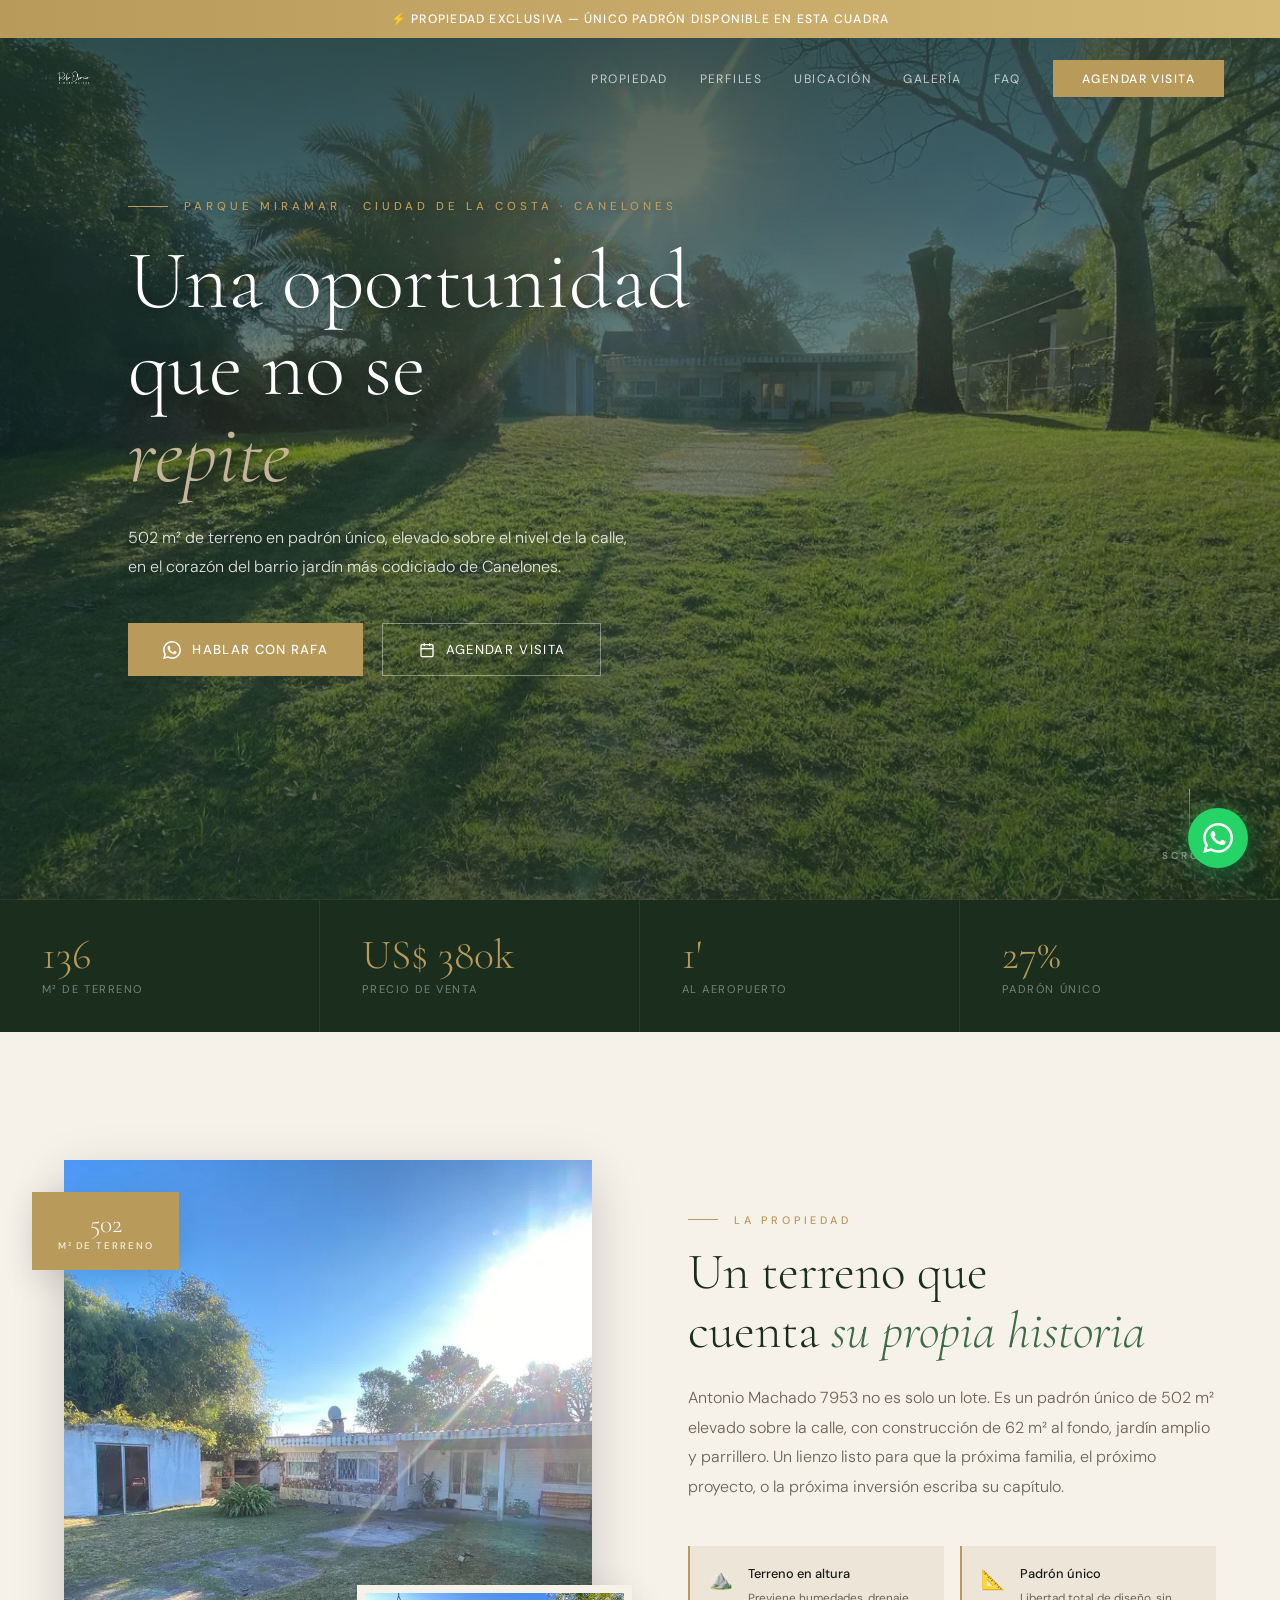
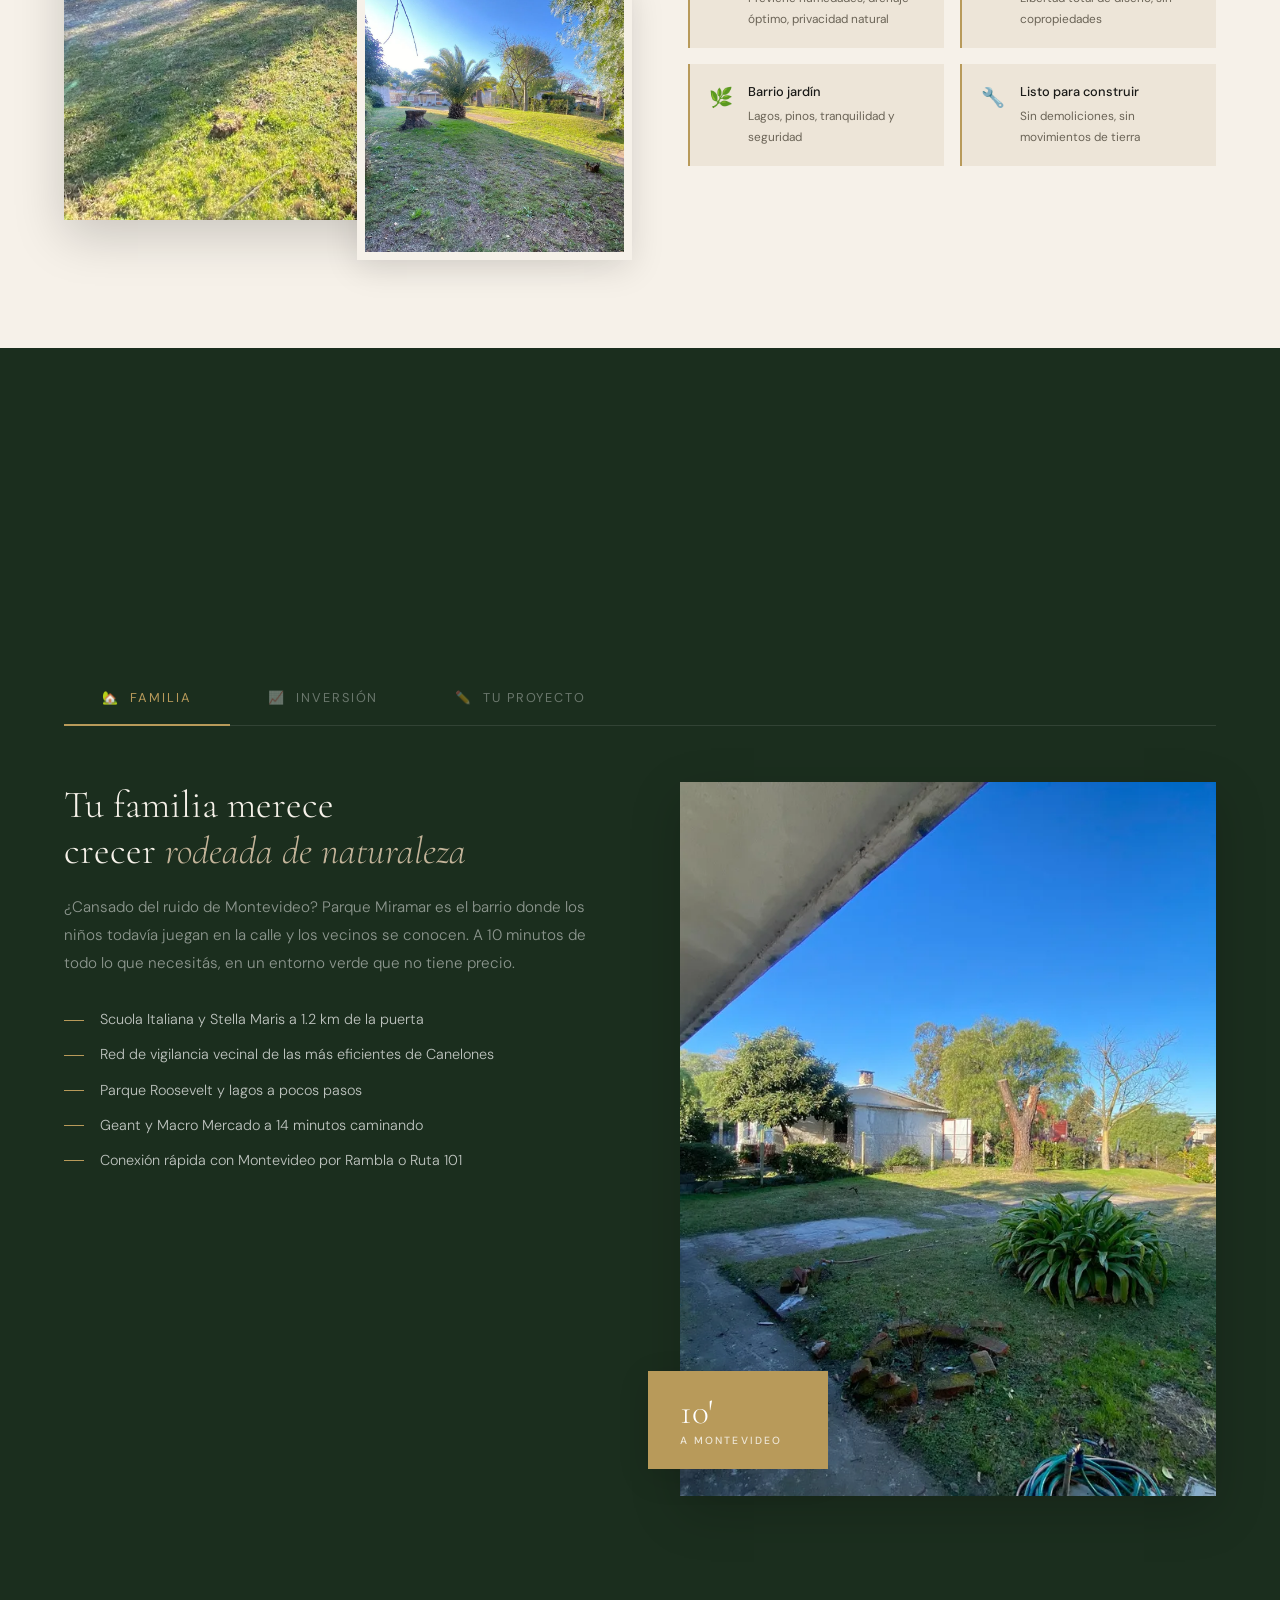
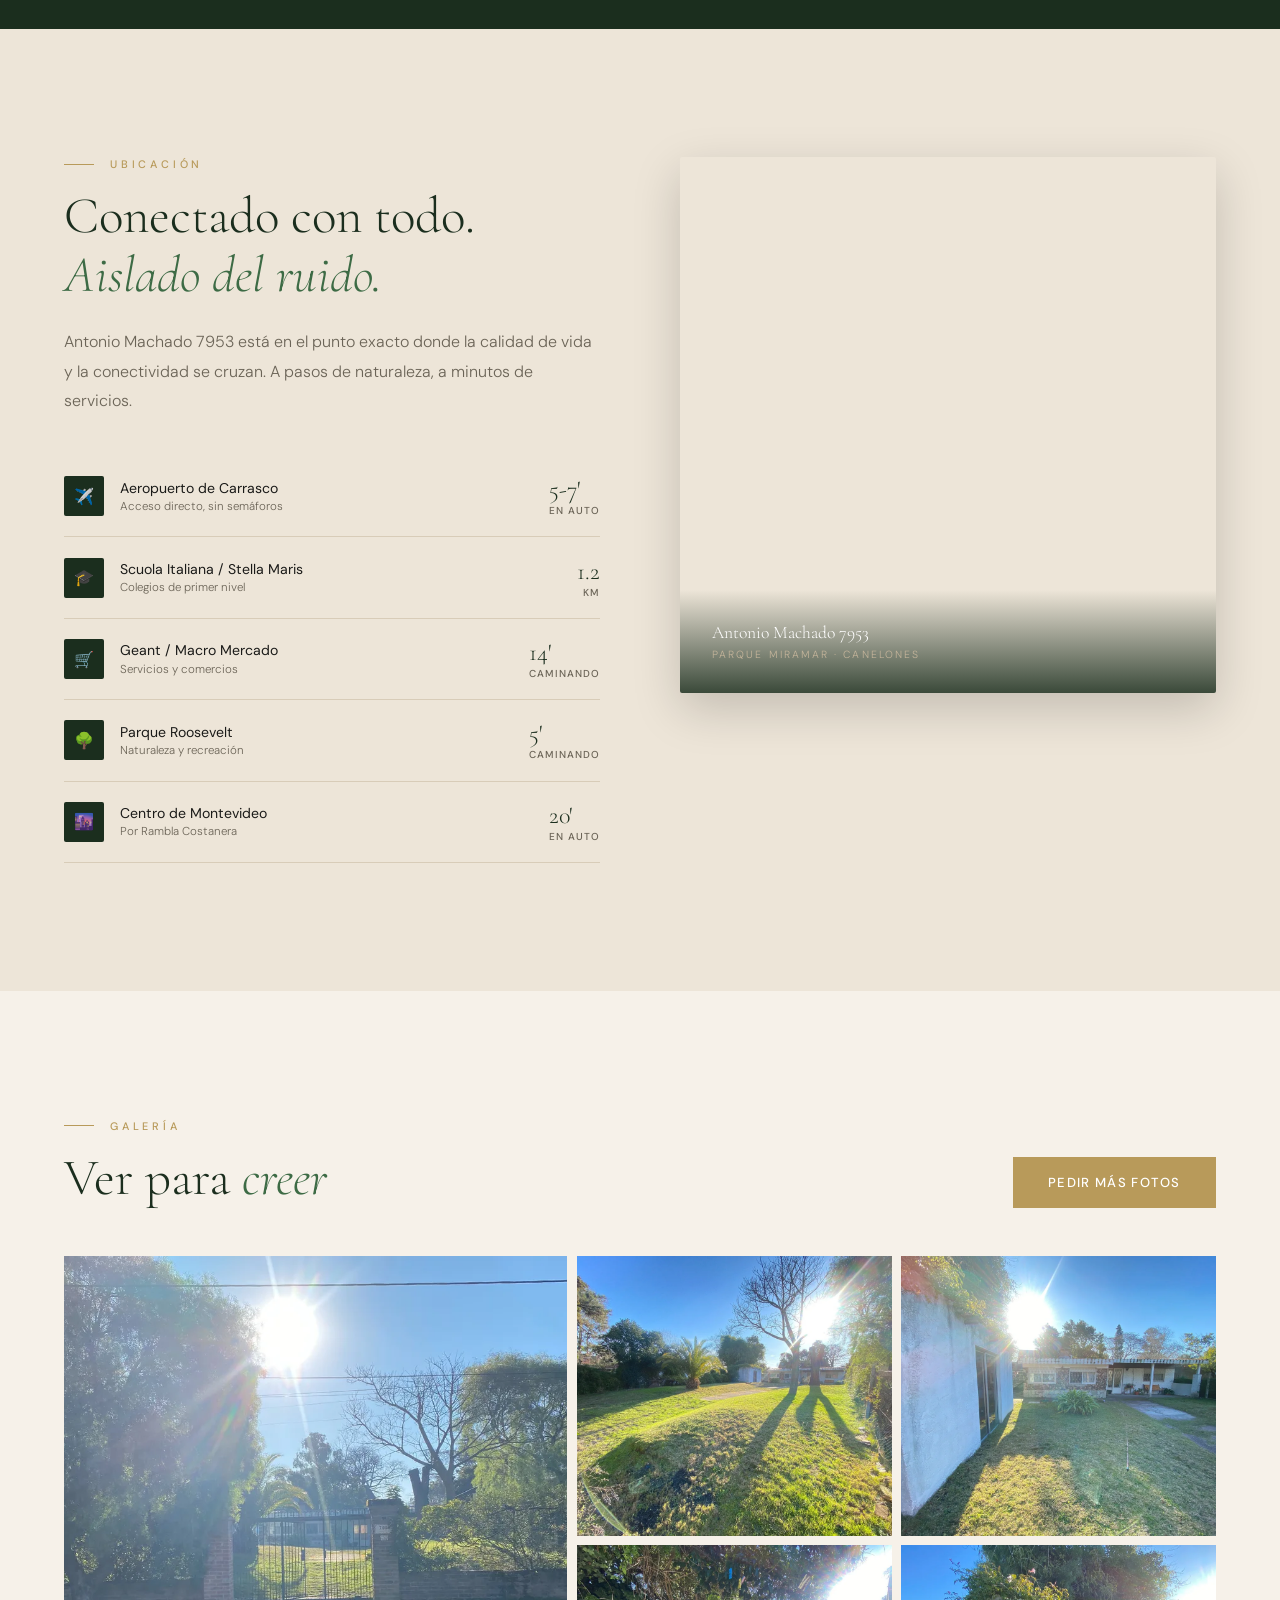
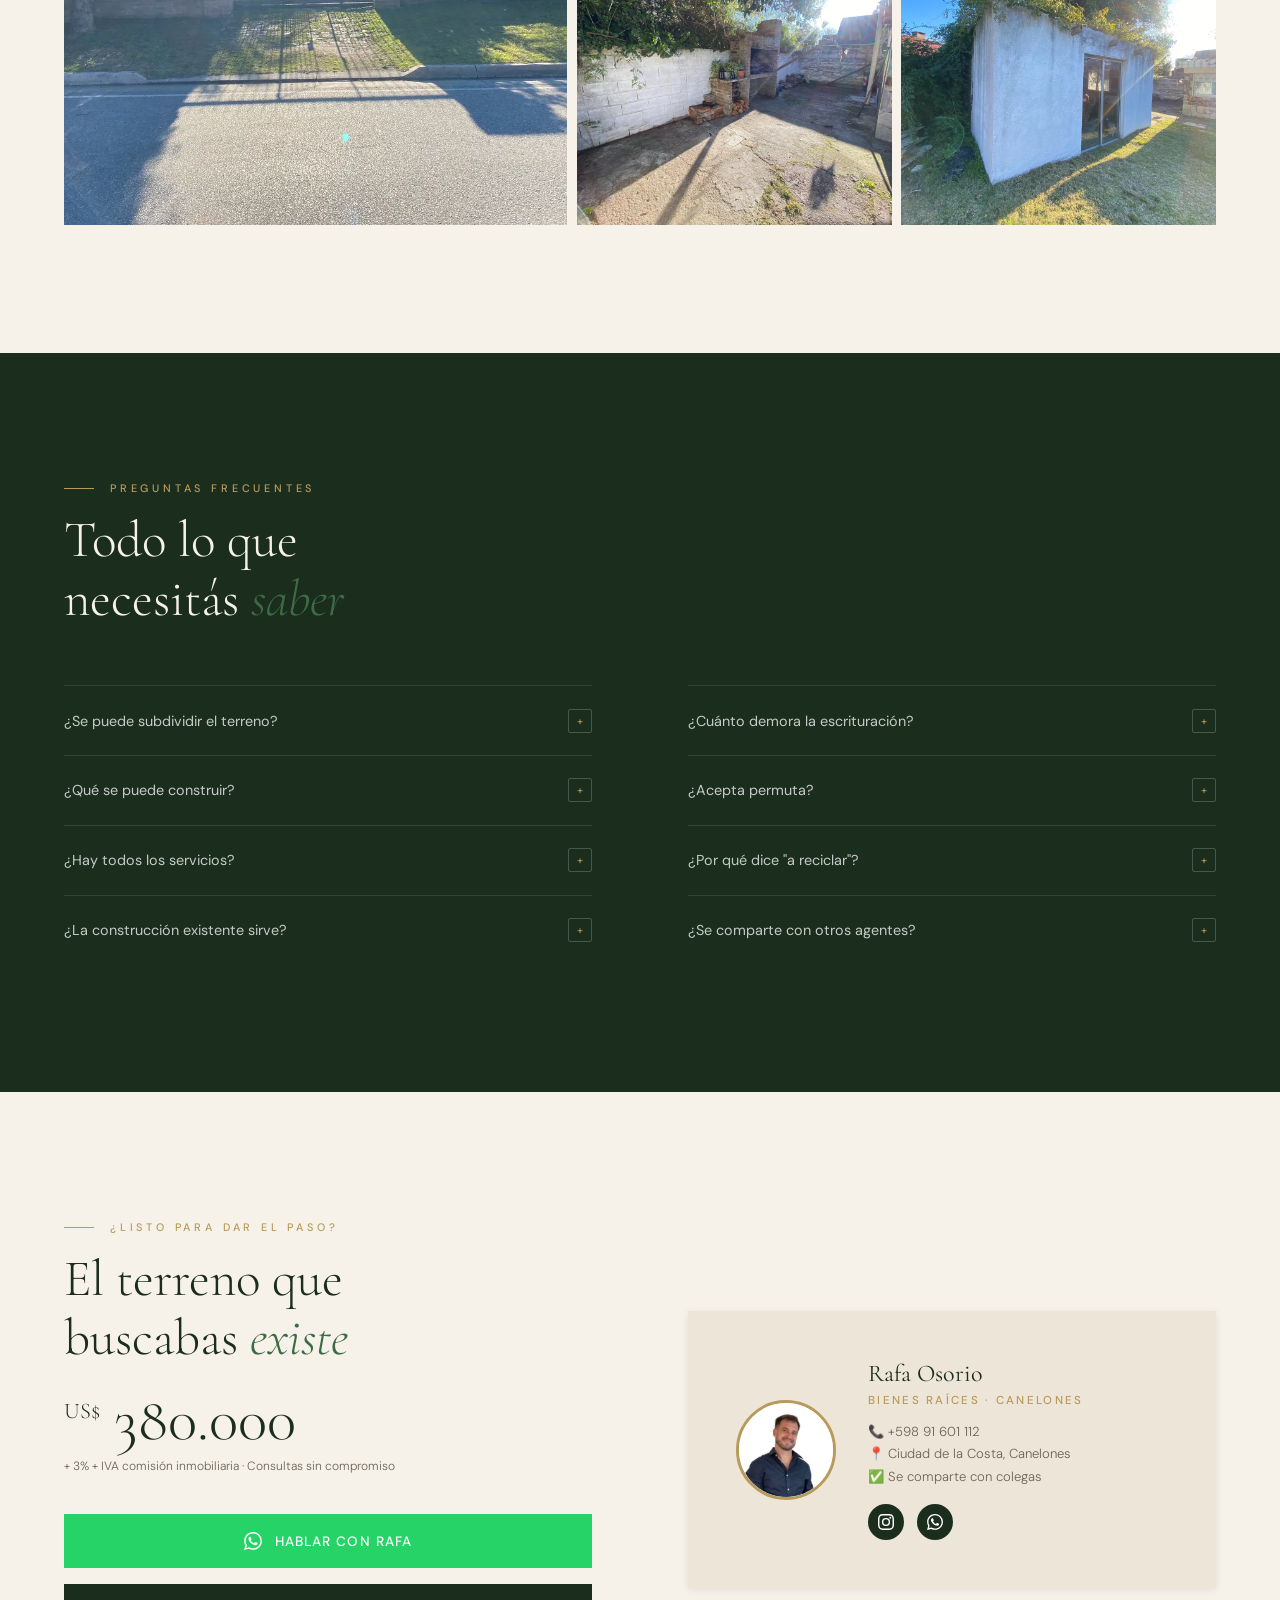
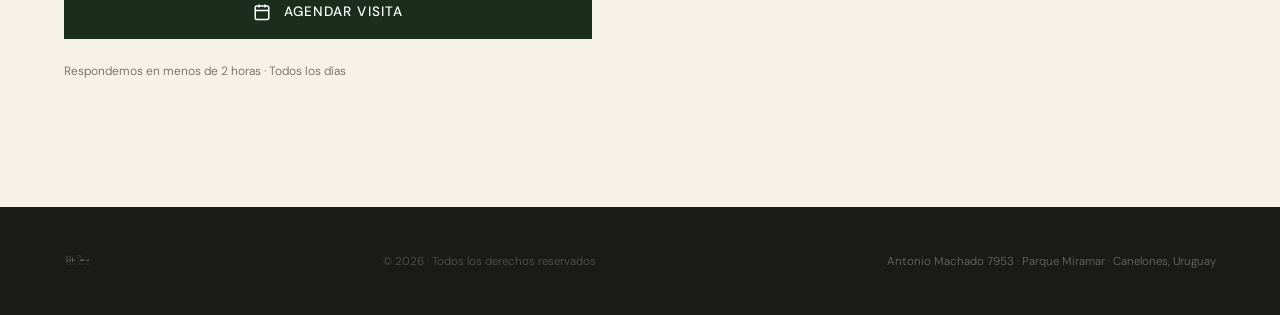
==== index.html @ ba93ea23 "Landing Parque Miramar - Pixel + CAPI + diseno premium" ====
<!DOCTYPE html>
<html lang="es">

<head>
    <meta charset="UTF-8" />
    <meta name="viewport" content="width=device-width, initial-scale=1.0" />
    <title>Parque Miramar — 502 m² en Padrón Único | Rafa Osorio Bienes Raíces</title>
    <meta name="description"
        content="Terreno de 502 m² con padrón único en Parque Miramar, Ciudad de la Costa. Elevado sobre la calle, construcción al fondo, barrio jardín. US$ 380.000. Contactá a Rafa Osorio." />
    <meta property="og:title" content="Parque Miramar — 502 m² en Padrón Único" />
    <meta property="og:description"
        content="Terreno elevado de 502 m² con padrón único en el barrio jardín más codiciado de Canelones." />
    <meta property="og:image" content="Fotos/Fotos pque Miramar/9.webp" />
    <meta property="og:type" content="website" />
    <link rel="preconnect" href="https://fonts.googleapis.com">
    <link rel="preconnect" href="https://fonts.gstatic.com" crossorigin>
    <link
        href="https://fonts.googleapis.com/css2?family=Cormorant+Garamond:ital,wght@0,300;0,400;0,600;1,300;1,400&family=DM+Sans:wght@300;400;500&display=swap"
        rel="stylesheet">
    <link rel="stylesheet" href="styles.css">

    <!-- Schema.org Structured Data -->
    <script type="application/ld+json">
  {
    "@context": "https://schema.org",
    "@type": "RealEstateListing",
    "name": "Terreno 502 m² en Parque Miramar",
    "description": "Padrón único de 502 m² elevado, con construcción de 62 m² al fondo, jardín amplio y parrillero. Barrio jardín en Ciudad de la Costa.",
    "url": "",
    "price": "380000",
    "priceCurrency": "USD",
    "address": {
      "@type": "PostalAddress",
      "streetAddress": "Antonio Machado 7953",
      "addressLocality": "Parque Miramar, Ciudad de la Costa",
      "addressRegion": "Canelones",
      "addressCountry": "UY"
    }
  }
  </script>
    <!-- Meta Pixel Code -->
    <script>
        !function (f, b, e, v, n, t, s) {
            if (f.fbq) return; n = f.fbq = function () {
                n.callMethod ?
                n.callMethod.apply(n, arguments) : n.queue.push(arguments)
            };
            if (!f._fbq) f._fbq = n; n.push = n; n.loaded = !0; n.version = '2.0';
            n.queue = []; t = b.createElement(e); t.async = !0;
            t.src = v; s = b.getElementsByTagName(e)[0];
            s.parentNode.insertBefore(t, s)
        }(window, document, 'script',
            'https://connect.facebook.net/en_US/fbevents.js');
        fbq('init', '890295370288342');
        fbq('track', 'PageView');
    </script>
    <noscript><img height="1" width="1" style="display:none"
            src="https://www.facebook.com/tr?id=890295370288342&ev=PageView&noscript=1" /></noscript>
    <!-- End Meta Pixel Code -->
</head>

<body>

    <!-- PRELOADER -->
    <div class="preloader" id="preloader">
        <img class="preloader-logo" src="Fotos/Logo blanco.png" alt="Rafa Osorio" />
    </div>

    <!-- URGENCY RIBBON -->
    <div class="urgency-ribbon">
        ⚡ Propiedad exclusiva — Único padrón disponible en esta cuadra
    </div>

    <!-- NAV -->
    <nav id="mainNav">
        <a class="nav-logo" href="#"><img src="Fotos/Logo blanco.png" alt="Rafa Osorio Bienes Raíces" /></a>
        <div class="nav-links">
            <a class="nav-link" href="#propiedad">Propiedad</a>
            <a class="nav-link" href="#perfiles">Perfiles</a>
            <a class="nav-link" href="#ubicacion">Ubicación</a>
            <a class="nav-link" href="#galeria">Galería</a>
            <a class="nav-link" href="#faq">FAQ</a>
            <a class="nav-cta" href="#contacto">Agendar Visita</a>
        </div>
        <button class="nav-hamburger" id="hamburger" aria-label="Menú">
            <span></span><span></span><span></span>
        </button>
    </nav>

    <!-- MOBILE MENU -->
    <div class="mobile-menu" id="mobileMenu">
        <a href="#propiedad">Propiedad</a>
        <a href="#perfiles">Perfiles</a>
        <a href="#ubicacion">Ubicación</a>
        <a href="#galeria">Galería</a>
        <a href="#faq">Preguntas</a>
        <a href="#contacto">Contacto</a>
    </div>

    <!-- HERO -->
    <section class="hero" id="inicio">
        <div class="hero-bg" style="background-image: url('Fotos/Fotos pque Miramar/9.webp')"></div>
        <div class="hero-overlay"></div>
        <div class="hero-content">
            <p class="hero-eyebrow">Parque Miramar · Ciudad de la Costa · Canelones</p>
            <h1 class="hero-title">Una oportunidad<br>que no se<br><em>repite</em></h1>
            <p class="hero-sub">502 m² de terreno en padrón único, elevado sobre el nivel de la calle, en el corazón del
                barrio jardín más codiciado de Canelones.</p>
            <div class="hero-actions">
                <a class="btn-primary"
                    href="https://wa.me/59891601112?text=Hola%20Rafa%2C%20vi%20la%20propiedad%20en%20Parque%20Miramar%20y%20me%20interesa%20agendar%20una%20visita."
                    target="_blank">
                    <svg viewBox="0 0 24 24" width="18" height="18" fill="white">
                        <path
                            d="M17.472 14.382c-.297-.149-1.758-.867-2.03-.967-.273-.099-.471-.148-.67.15-.197.297-.767.966-.94 1.164-.173.199-.347.223-.644.075-.297-.15-1.255-.463-2.39-1.475-.883-.788-1.48-1.761-1.653-2.059-.173-.297-.018-.458.13-.606.134-.133.298-.347.446-.52.149-.174.198-.298.298-.497.099-.198.05-.371-.025-.52-.075-.149-.669-1.612-.916-2.207-.242-.579-.487-.5-.669-.51-.173-.008-.371-.01-.57-.01-.198 0-.52.074-.792.372-.272.297-1.04 1.016-1.04 2.479 0 1.462 1.065 2.875 1.213 3.074.149.198 2.096 3.2 5.077 4.487.709.306 1.262.489 1.694.625.712.227 1.36.195 1.871.118.571-.085 1.758-.719 2.006-1.413.248-.694.248-1.289.173-1.413-.074-.124-.272-.198-.57-.347m-5.421 7.403h-.004a9.87 9.87 0 01-5.031-1.378l-.361-.214-3.741.982.998-3.648-.235-.374a9.86 9.86 0 01-1.51-5.26c.001-5.45 4.436-9.884 9.888-9.884 2.64 0 5.122 1.03 6.988 2.898a9.825 9.825 0 012.893 6.994c-.003 5.45-4.437 9.884-9.885 9.884m8.413-18.297A11.815 11.815 0 0012.05 0C5.495 0 .16 5.335.157 11.892c0 2.096.547 4.142 1.588 5.945L.057 24l6.305-1.654a11.882 11.882 0 005.683 1.448h.005c6.554 0 11.89-5.335 11.893-11.893a11.821 11.821 0 00-3.48-8.413Z" />
                    </svg>
                    Hablar con Rafa
                </a>
                <a class="btn-outline"
                    href="https://wa.me/59891601112?text=Hola%20Rafa%2C%20quiero%20agendar%20una%20visita%20a%20la%20propiedad%20en%20Parque%20Miramar."
                    target="_blank">
                    <svg width="16" height="16" viewBox="0 0 24 24" fill="none" stroke="currentColor" stroke-width="2">
                        <rect x="3" y="4" width="18" height="18" rx="2" ry="2" />
                        <line x1="16" y1="2" x2="16" y2="6" />
                        <line x1="8" y1="2" x2="8" y2="6" />
                        <line x1="3" y1="10" x2="21" y2="10" />
                    </svg>
                    Agendar Visita
                </a>
            </div>
        </div>
        <div class="hero-scroll">
            <div class="hero-scroll-line"></div><span>Scroll</span>
        </div>
    </section>

    <!-- STATS BAR -->
    <div class="stats-bar">
        <div class="stat-item">
            <div class="stat-num" data-count="502">0</div>
            <div class="stat-label">m² de terreno</div>
        </div>
        <div class="stat-item">
            <div class="stat-num">US$ 380k</div>
            <div class="stat-label">precio de venta</div>
        </div>
        <div class="stat-item">
            <div class="stat-num" data-count="5" data-suffix="'">0</div>
            <div class="stat-label">al aeropuerto</div>
        </div>
        <div class="stat-item">
            <div class="stat-num" data-count="100" data-suffix="%">0</div>
            <div class="stat-label">padrón único</div>
        </div>
    </div>

    <!-- STORY / PROPIEDAD -->
    <section class="story" id="propiedad">
        <div class="story-visual fade-up">
            <img class="story-img-main" src="Fotos/Fotos pque Miramar/1.webp"
                alt="Vista general del terreno con construcción y jardín amplio" loading="lazy" />
            <img class="story-img-accent" src="Fotos/Fotos pque Miramar/11.webp"
                alt="Vista del terreno con palmera y desnivel natural" loading="lazy" />
            <div class="story-badge">502<small>m² de terreno</small></div>
        </div>
        <div class="story-text fade-up">
            <p class="section-eyebrow">La Propiedad</p>
            <h2 class="section-title">Un terreno que<br>cuenta <em>su propia historia</em></h2>
            <p class="section-body">Antonio Machado 7953 no es solo un lote. Es un padrón único de 502 m² elevado sobre
                la calle, con construcción de 62 m² al fondo, jardín amplio y parrillero. Un lienzo listo para que la
                próxima familia, el próximo proyecto, o la próxima inversión escriba su capítulo.</p>
            <div class="story-features">
                <div class="feat">
                    <div class="feat-icon">⛰️</div>
                    <div class="feat-text"><strong>Terreno en altura</strong><span>Previene humedades, drenaje óptimo,
                            privacidad natural</span></div>
                </div>
                <div class="feat">
                    <div class="feat-icon">📐</div>
                    <div class="feat-text"><strong>Padrón único</strong><span>Libertad total de diseño, sin
                            copropiedades</span></div>
                </div>
                <div class="feat">
                    <div class="feat-icon">🌿</div>
                    <div class="feat-text"><strong>Barrio jardín</strong><span>Lagos, pinos, tranquilidad y
                            seguridad</span></div>
                </div>
                <div class="feat">
                    <div class="feat-icon">🔧</div>
                    <div class="feat-text"><strong>Listo para construir</strong><span>Sin demoliciones, sin movimientos
                            de tierra</span></div>
                </div>
            </div>
        </div>
    </section>

    <!-- PERFILES COMPRADORES -->
    <section class="perfiles" id="perfiles">
        <div class="fade-up">
            <p class="section-eyebrow">¿Para quién es esta propiedad?</p>
            <h2 class="section-title" style="color:var(--cream)">Tres visiones.<br><em style="color:var(--stone)">Una
                    misma oportunidad.</em></h2>
        </div>
        <div class="tabs">
            <button class="tab-btn active" data-tab="familia">🏡 &nbsp;Familia</button>
            <button class="tab-btn" data-tab="inversion">📈 &nbsp;Inversión</button>
            <button class="tab-btn" data-tab="proyecto">✏️ &nbsp;Tu Proyecto</button>
        </div>
        <div class="tab-content active" id="tab-familia">
            <div class="tab-text">
                <h3 class="tab-title">Tu familia merece<br>crecer <em>rodeada de naturaleza</em></h3>
                <p>¿Cansado del ruido de Montevideo? Parque Miramar es el barrio donde los niños todavía juegan en la
                    calle y los vecinos se conocen. A 10 minutos de todo lo que necesitás, en un entorno verde que no
                    tiene precio.</p>
                <ul class="tab-points">
                    <li>Scuola Italiana y Stella Maris a 1.2 km de la puerta</li>
                    <li>Red de vigilancia vecinal de las más eficientes de Canelones</li>
                    <li>Parque Roosevelt y lagos a pocos pasos</li>
                    <li>Geant y Macro Mercado a 14 minutos caminando</li>
                    <li>Conexión rápida con Montevideo por Rambla o Ruta 101</li>
                </ul>
            </div>
            <div class="tab-visual">
                <img class="tab-img" src="Fotos/Fotos pque Miramar/5.webp"
                    alt="Terreno desde el galería con vista al jardín" loading="lazy" />
                <div class="tab-stat-overlay">
                    <div class="big">10'</div>
                    <div class="label">a Montevideo</div>
                </div>
            </div>
        </div>
        <div class="tab-content" id="tab-inversion">
            <div class="tab-text">
                <h3 class="tab-title">La zona que no ha dejado<br>de <em>valorizarse en 10 años</em></h3>
                <p>Parque Miramar tiene una demanda insatisfecha de terrenos premium. Los números son claros: mientras
                    Carrasco cotiza a US$ 1.200/m², acá estás comprando a US$ 757/m² en una zona con la misma calidad de
                    vida proyectada.</p>
                <ul class="tab-points">
                    <li>+40% de revalorización comprobada entre 2015 y 2025</li>
                    <li>Potencial de subdivisión en 2 lotes (sujeto a normativa)</li>
                    <li>Sin gastos comunes ni restricciones de condominio</li>
                    <li>Construcción existente utilizable como apoyo de obra</li>
                    <li>Zona de demanda insatisfecha con poca oferta disponible</li>
                </ul>
            </div>
            <div class="tab-visual">
                <img class="tab-img" src="Fotos/Fotos pque Miramar/8.webp" alt="Vista panorámica del terreno"
                    loading="lazy" />
                <div class="tab-stat-overlay">
                    <div class="big">757</div>
                    <div class="label">USD por m²</div>
                </div>
            </div>
        </div>
        <div class="tab-content" id="tab-proyecto">
            <div class="tab-text">
                <h3 class="tab-title">502 m² de lienzo<br>para tu <em>obra maestra</em></h3>
                <p>Terreno limpio, padrón único, elevación natural. Si siempre quisiste diseñar tu casa desde cero, sin
                    compromisos de constructoras ni proyectos estándar, este es el punto de partida ideal.</p>
                <ul class="tab-points">
                    <li>Sin restricciones de vecinos ni copropiedades</li>
                    <li>Desnivel natural para diseño en multinivel sin costos extras</li>
                    <li>Subsuelo apto para sótanos, cisternas o espacios creativos</li>
                    <li>Normativa que permite hasta 2 plantas + semisótano</li>
                    <li>Barrio de arquitectura de autor: tus vecinos valoran el diseño</li>
                </ul>
            </div>
            <div class="tab-visual">
                <img class="tab-img" src="Fotos/Fotos pque Miramar/12.webp"
                    alt="Desnivel natural del terreno con palmeras" loading="lazy" />
                <div class="tab-stat-overlay">
                    <div class="big">2</div>
                    <div class="label">plantas + semisótano</div>
                </div>
            </div>
        </div>
    </section>

    <!-- UBICACIÓN -->
    <section class="ubicacion" id="ubicacion">
        <div class="fade-up">
            <p class="section-eyebrow">Ubicación</p>
            <h2 class="section-title">Conectado con todo.<br><em>Aislado del ruido.</em></h2>
            <p class="section-body">Antonio Machado 7953 está en el punto exacto donde la calidad de vida y la
                conectividad se cruzan. A pasos de naturaleza, a minutos de servicios.</p>
            <div class="distances">
                <div class="dist-item">
                    <div class="dist-left">
                        <div class="dist-icon">✈️</div>
                        <div class="dist-name">Aeropuerto de Carrasco<small>Acceso directo, sin semáforos</small></div>
                    </div>
                    <div class="dist-time">5-7'<span>en auto</span></div>
                </div>
                <div class="dist-item">
                    <div class="dist-left">
                        <div class="dist-icon">🎓</div>
                        <div class="dist-name">Scuola Italiana / Stella Maris<small>Colegios de primer nivel</small>
                        </div>
                    </div>
                    <div class="dist-time">1.2<span>km</span></div>
                </div>
                <div class="dist-item">
                    <div class="dist-left">
                        <div class="dist-icon">🛒</div>
                        <div class="dist-name">Geant / Macro Mercado<small>Servicios y comercios</small></div>
                    </div>
                    <div class="dist-time">14'<span>caminando</span></div>
                </div>
                <div class="dist-item">
                    <div class="dist-left">
                        <div class="dist-icon">🌳</div>
                        <div class="dist-name">Parque Roosevelt<small>Naturaleza y recreación</small></div>
                    </div>
                    <div class="dist-time">5'<span>caminando</span></div>
                </div>
                <div class="dist-item">
                    <div class="dist-left">
                        <div class="dist-icon">🌆</div>
                        <div class="dist-name">Centro de Montevideo<small>Por Rambla Costanera</small></div>
                    </div>
                    <div class="dist-time">20'<span>en auto</span></div>
                </div>
            </div>
        </div>
        <div class="map-container fade-up">
            <iframe
                src="https://www.google.com/maps/embed?pb=!1m18!1m12!1m3!1d3274.5!2d-56.0252!3d-34.8375!2m3!1f0!2f0!3f0!3m2!1i1024!2i768!4f13.1!3m3!1m2!1s0x0%3A0x0!2zMzTCsDUwJzE1LjAiUyA1NsKwMDEnMzEuMCJX!5e0!3m2!1ses!2suy!4v1700000000000"
                allowfullscreen loading="lazy" referrerpolicy="no-referrer-when-downgrade"
                title="Ubicación Antonio Machado 7953, Parque Miramar"></iframe>
            <div class="map-overlay">
                <div class="map-overlay-text">Antonio Machado 7953<small>Parque Miramar · Canelones</small></div>
            </div>
        </div>
    </section>

    <!-- GALERÍA -->
    <section class="galeria" id="galeria">
        <div class="gallery-header fade-up">
            <div>
                <p class="section-eyebrow">Galería</p>
                <h2 class="section-title" style="margin-bottom:0">Ver para <em>creer</em></h2>
            </div>
            <a class="btn-primary"
                href="https://wa.me/59891601112?text=Hola%20Rafa%2C%20me%20gustaría%20ver%20más%20fotos%20de%20la%20propiedad%20en%20Parque%20Miramar."
                target="_blank">Pedir más fotos</a>
        </div>
        <div class="gallery-grid">
            <div class="gallery-item tall"><img src="Fotos/Fotos pque Miramar/3.webp"
                    alt="Frente del terreno desde la calle" loading="lazy" /></div>
            <div class="gallery-item"><img src="Fotos/Fotos pque Miramar/7.webp"
                    alt="Vista amplia del terreno con palmera y sol" loading="lazy" /></div>
            <div class="gallery-item"><img src="Fotos/Fotos pque Miramar/4.webp" alt="Construcción existente y jardín"
                    loading="lazy" /></div>
            <div class="gallery-item"><img src="Fotos/Fotos pque Miramar/13.webp" alt="Zona del parrillero"
                    loading="lazy" /></div>
            <div class="gallery-item"><img src="Fotos/Fotos pque Miramar/10.webp"
                    alt="Construcción desde exterior lateral" loading="lazy" /></div>
        </div>
    </section>

    <!-- FAQ -->
    <section class="faq-section" id="faq">
        <div class="fade-up">
            <p class="section-eyebrow">Preguntas Frecuentes</p>
            <h2 class="section-title">Todo lo que<br>necesitás <em>saber</em></h2>
        </div>
        <div class="faq-grid">
            <div>
                <div class="faq-item">
                    <div class="faq-question">¿Se puede subdividir el terreno?<div class="faq-arrow">+</div>
                    </div>
                    <div class="faq-answer">
                        <div class="faq-answer-inner">Sí, cumpliendo la normativa municipal vigente de Canelones. El
                            padrón único permite proyectar la subdivisión. Te asesoramos en todo el proceso de consulta
                            y aprobación.</div>
                    </div>
                </div>
                <div class="faq-item">
                    <div class="faq-question">¿Qué se puede construir?<div class="faq-arrow">+</div>
                    </div>
                    <div class="faq-answer">
                        <div class="faq-answer-inner">La normativa permite hasta 2 plantas + semisótano. El FOS/FOT
                            vigente habilita una construcción generosa. Podés edificar desde una residencia familiar
                            hasta un proyecto de dos viviendas bajo PH.</div>
                    </div>
                </div>
                <div class="faq-item">
                    <div class="faq-question">¿Hay todos los servicios?<div class="faq-arrow">+</div>
                    </div>
                    <div class="faq-answer">
                        <div class="faq-answer-inner">Sí. La propiedad cuenta con acceso a agua corriente, energía
                            eléctrica y saneamiento. Todos los servicios están al pie del terreno, listos para la
                            conexión.</div>
                    </div>
                </div>
                <div class="faq-item">
                    <div class="faq-question">¿La construcción existente sirve?<div class="faq-arrow">+</div>
                    </div>
                    <div class="faq-answer">
                        <div class="faq-answer-inner">Los 62 m² construidos funcionan perfectamente como apoyo de obra
                            (depósito de materiales, vestuario de obreros). Para vivienda permanente requiere reciclaje.
                            Su valor está en el terreno.</div>
                    </div>
                </div>
            </div>
            <div>
                <div class="faq-item">
                    <div class="faq-question">¿Cuánto demora la escrituración?<div class="faq-arrow">+</div>
                    </div>
                    <div class="faq-answer">
                        <div class="faq-answer-inner">En promedio 30 a 45 días desde el compromiso de compraventa. Toda
                            la documentación del padrón está en orden para agilizar el proceso.</div>
                    </div>
                </div>
                <div class="faq-item">
                    <div class="faq-question">¿Acepta permuta?<div class="faq-arrow">+</div>
                    </div>
                    <div class="faq-answer">
                        <div class="faq-answer-inner">Sí, evaluamos propuestas de permuta total o parcial. Contactanos
                            para analizar tu propiedad y plantear una propuesta.</div>
                    </div>
                </div>
                <div class="faq-item">
                    <div class="faq-question">¿Por qué dice "a reciclar"?<div class="faq-arrow">+</div>
                    </div>
                    <div class="faq-answer">
                        <div class="faq-answer-inner">La construcción de 62 m² tiene 45 años y requiere trabajo para ser
                            habitable. Sin embargo, el terreno está completamente limpio y apto para construir desde
                            cero. El valor real es el padrón.</div>
                    </div>
                </div>
                <div class="faq-item">
                    <div class="faq-question">¿Se comparte con otros agentes?<div class="faq-arrow">+</div>
                    </div>
                    <div class="faq-answer">
                        <div class="faq-answer-inner">Sí. Compartimos esta propiedad con colegas de otras inmobiliarias.
                            Si sos agente y tenés un cliente interesado, contactanos para coordinar la operación.</div>
                    </div>
                </div>
            </div>
        </div>
    </section>

    <!-- CTA FINAL / CONTACTO -->
    <section class="cta-final" id="contacto">
        <div class="fade-up">
            <p class="section-eyebrow">¿Listo para dar el paso?</p>
            <h2 class="section-title">El terreno que<br>buscabas <em>existe</em></h2>
            <div class="price-tag"><span>US$</span> 380.000</div>
            <p class="price-note">+ 3% + IVA comisión inmobiliaria · Consultas sin compromiso</p>
            <div class="cta-actions">
                <a class="btn-whatsapp"
                    href="https://wa.me/59891601112?text=Hola%20Rafa%2C%20vi%20la%20propiedad%20en%20Parque%20Miramar%20y%20me%20interesa%20agendar%20una%20visita."
                    target="_blank">
                    <svg viewBox="0 0 24 24" width="18" height="18" fill="white">
                        <path
                            d="M17.472 14.382c-.297-.149-1.758-.867-2.03-.967-.273-.099-.471-.148-.67.15-.197.297-.767.966-.94 1.164-.173.199-.347.223-.644.075-.297-.15-1.255-.463-2.39-1.475-.883-.788-1.48-1.761-1.653-2.059-.173-.297-.018-.458.13-.606.134-.133.298-.347.446-.52.149-.174.198-.298.298-.497.099-.198.05-.371-.025-.52-.075-.149-.669-1.612-.916-2.207-.242-.579-.487-.5-.669-.51-.173-.008-.371-.01-.57-.01-.198 0-.52.074-.792.372-.272.297-1.04 1.016-1.04 2.479 0 1.462 1.065 2.875 1.213 3.074.149.198 2.096 3.2 5.077 4.487.709.306 1.262.489 1.694.625.712.227 1.36.195 1.871.118.571-.085 1.758-.719 2.006-1.413.248-.694.248-1.289.173-1.413-.074-.124-.272-.198-.57-.347m-5.421 7.403h-.004a9.87 9.87 0 01-5.031-1.378l-.361-.214-3.741.982.998-3.648-.235-.374a9.86 9.86 0 01-1.51-5.26c.001-5.45 4.436-9.884 9.888-9.884 2.64 0 5.122 1.03 6.988 2.898a9.825 9.825 0 012.893 6.994c-.003 5.45-4.437 9.884-9.885 9.884m8.413-18.297A11.815 11.815 0 0012.05 0C5.495 0 .16 5.335.157 11.892c0 2.096.547 4.142 1.588 5.945L.057 24l6.305-1.654a11.882 11.882 0 005.683 1.448h.005c6.554 0 11.89-5.335 11.893-11.893a11.821 11.821 0 00-3.48-8.413Z" />
                    </svg>
                    Hablar con Rafa
                </a>
                <a class="btn-schedule"
                    href="https://wa.me/59891601112?text=Hola%20Rafa%2C%20quiero%20agendar%20una%20visita%20a%20la%20propiedad%20en%20Parque%20Miramar."
                    target="_blank">
                    <svg width="18" height="18" viewBox="0 0 24 24" fill="none" stroke="currentColor" stroke-width="2">
                        <rect x="3" y="4" width="18" height="18" rx="2" ry="2" />
                        <line x1="16" y1="2" x2="16" y2="6" />
                        <line x1="8" y1="2" x2="8" y2="6" />
                        <line x1="3" y1="10" x2="21" y2="10" />
                    </svg>
                    Agendar Visita
                </a>
                <p class="contact-note">Respondemos en menos de 2 horas · Todos los días</p>
            </div>
        </div>
        <div>
            <div class="cta-agent fade-up">
                <img class="agent-photo" src="Fotos/Rafa 1.png" alt="Rafa Osorio — Bienes Raíces" />
                <div>
                    <div class="agent-name">Rafa Osorio</div>
                    <div class="agent-title">Bienes Raíces · Canelones</div>
                    <div class="agent-info">
                        <a href="tel:+59891601112">📞 +598 91 601 112</a><br>
                        📍 Ciudad de la Costa, Canelones<br>
                        ✅ Se comparte con colegas
                    </div>
                    <div class="agent-social">
                        <a href="https://www.instagram.com/rafaosorio_bienesraices/" target="_blank"
                            aria-label="Instagram de Rafa Osorio">
                            <svg viewBox="0 0 24 24">
                                <path
                                    d="M12 2.163c3.204 0 3.584.012 4.85.07 3.252.148 4.771 1.691 4.919 4.919.058 1.265.069 1.645.069 4.849 0 3.205-.012 3.584-.069 4.849-.149 3.225-1.664 4.771-4.919 4.919-1.266.058-1.644.07-4.85.07-3.204 0-3.584-.012-4.849-.07-3.26-.149-4.771-1.699-4.919-4.92-.058-1.265-.07-1.644-.07-4.849 0-3.204.013-3.583.07-4.849.149-3.227 1.664-4.771 4.919-4.919 1.266-.057 1.645-.069 4.849-.069zM12 0C8.741 0 8.333.014 7.053.072 2.695.272.273 2.69.073 7.052.014 8.333 0 8.741 0 12c0 3.259.014 3.668.072 4.948.2 4.358 2.618 6.78 6.98 6.98C8.333 23.986 8.741 24 12 24c3.259 0 3.668-.014 4.948-.072 4.354-.2 6.782-2.618 6.979-6.98.059-1.28.073-1.689.073-4.948 0-3.259-.014-3.667-.072-4.947-.196-4.354-2.617-6.78-6.979-6.98C15.668.014 15.259 0 12 0zm0 5.838a6.162 6.162 0 100 12.324 6.162 6.162 0 000-12.324zM12 16a4 4 0 110-8 4 4 0 010 8zm6.406-11.845a1.44 1.44 0 100 2.881 1.44 1.44 0 000-2.881z" />
                            </svg>
                        </a>
                        <a href="https://wa.me/59891601112" target="_blank" aria-label="WhatsApp de Rafa Osorio">
                            <svg viewBox="0 0 24 24">
                                <path
                                    d="M17.472 14.382c-.297-.149-1.758-.867-2.03-.967-.273-.099-.471-.148-.67.15-.197.297-.767.966-.94 1.164-.173.199-.347.223-.644.075-.297-.15-1.255-.463-2.39-1.475-.883-.788-1.48-1.761-1.653-2.059-.173-.297-.018-.458.13-.606.134-.133.298-.347.446-.52.149-.174.198-.298.298-.497.099-.198.05-.371-.025-.52-.075-.149-.669-1.612-.916-2.207-.242-.579-.487-.5-.669-.51-.173-.008-.371-.01-.57-.01-.198 0-.52.074-.792.372-.272.297-1.04 1.016-1.04 2.479 0 1.462 1.065 2.875 1.213 3.074.149.198 2.096 3.2 5.077 4.487.709.306 1.262.489 1.694.625.712.227 1.36.195 1.871.118.571-.085 1.758-.719 2.006-1.413.248-.694.248-1.289.173-1.413-.074-.124-.272-.198-.57-.347m-5.421 7.403h-.004a9.87 9.87 0 01-5.031-1.378l-.361-.214-3.741.982.998-3.648-.235-.374a9.86 9.86 0 01-1.51-5.26c.001-5.45 4.436-9.884 9.888-9.884 2.64 0 5.122 1.03 6.988 2.898a9.825 9.825 0 012.893 6.994c-.003 5.45-4.437 9.884-9.885 9.884m8.413-18.297A11.815 11.815 0 0012.05 0C5.495 0 .16 5.335.157 11.892c0 2.096.547 4.142 1.588 5.945L.057 24l6.305-1.654a11.882 11.882 0 005.683 1.448h.005c6.554 0 11.89-5.335 11.893-11.893a11.821 11.821 0 00-3.48-8.413Z" />
                            </svg>
                        </a>
                    </div>
                </div>
            </div>
        </div>
    </section>

    <!-- FOOTER -->
    <footer>
        <span class="footer-logo"><img src="Fotos/Logo blanco.png" alt="Rafa Osorio Bienes Raíces" /></span>
        <span class="footer-copy">© 2026 · Todos los derechos reservados</span>
        <span class="footer-address">Antonio Machado 7953 · Parque Miramar · Canelones, Uruguay</span>
    </footer>

    <!-- LIGHTBOX -->
    <div class="lightbox" id="lightbox">
        <button class="lightbox-close" id="lightboxClose">✕</button>
        <button class="lightbox-nav lightbox-prev" id="lightboxPrev">‹</button>
        <button class="lightbox-nav lightbox-next" id="lightboxNext">›</button>
        <img id="lightboxImg" src="" alt="Galería Parque Miramar" />
        <div class="lightbox-counter" id="lightboxCounter"></div>
    </div>

    <!-- WHATSAPP FLOTANTE -->
    <a class="wa-float"
        href="https://wa.me/59891601112?text=Hola%20Rafa%2C%20me%20interesa%20la%20propiedad%20en%20Parque%20Miramar."
        target="_blank" title="Consultar por WhatsApp">
        <svg viewBox="0 0 24 24">
            <path
                d="M17.472 14.382c-.297-.149-1.758-.867-2.03-.967-.273-.099-.471-.148-.67.15-.197.297-.767.966-.94 1.164-.173.199-.347.223-.644.075-.297-.15-1.255-.463-2.39-1.475-.883-.788-1.48-1.761-1.653-2.059-.173-.297-.018-.458.13-.606.134-.133.298-.347.446-.52.149-.174.198-.298.298-.497.099-.198.05-.371-.025-.52-.075-.149-.669-1.612-.916-2.207-.242-.579-.487-.5-.669-.51-.173-.008-.371-.01-.57-.01-.198 0-.52.074-.792.372-.272.297-1.04 1.016-1.04 2.479 0 1.462 1.065 2.875 1.213 3.074.149.198 2.096 3.2 5.077 4.487.709.306 1.262.489 1.694.625.712.227 1.36.195 1.871.118.571-.085 1.758-.719 2.006-1.413.248-.694.248-1.289.173-1.413-.074-.124-.272-.198-.57-.347m-5.421 7.403h-.004a9.87 9.87 0 01-5.031-1.378l-.361-.214-3.741.982.998-3.648-.235-.374a9.86 9.86 0 01-1.51-5.26c.001-5.45 4.436-9.884 9.888-9.884 2.64 0 5.122 1.03 6.988 2.898a9.825 9.825 0 012.893 6.994c-.003 5.45-4.437 9.884-9.885 9.884m8.413-18.297A11.815 11.815 0 0012.05 0C5.495 0 .16 5.335.157 11.892c0 2.096.547 4.142 1.588 5.945L.057 24l6.305-1.654a11.882 11.882 0 005.683 1.448h.005c6.554 0 11.89-5.335 11.893-11.893a11.821 11.821 0 00-3.48-8.413Z" />
        </svg>
    </a>

    <script src="script.js"></script>
</body>

</html>
---- styles.css ----
/* ══════════════════════════════════════════
   PARQUE MIRAMAR — LANDING PAGE
   Design System & Styles
   ══════════════════════════════════════════ */

*,
*::before,
*::after {
  box-sizing: border-box;
  margin: 0;
  padding: 0;
}

:root {
  --forest: #1b2e1e;
  --forest-mid: #2c4830;
  --leaf: #3d6b45;
  --cream: #f6f1e9;
  --warm: #ede5d8;
  --stone: #c4b49a;
  --gold: #b89a5a;
  --gold-light: #d4b876;
  --ink: #1a1a18;
  --muted: #6b6457;
  --white: #ffffff;
  --shadow-sm: 0 2px 8px rgba(0, 0, 0, 0.08);
  --shadow-md: 0 8px 32px rgba(0, 0, 0, 0.12);
  --shadow-lg: 0 16px 48px rgba(0, 0, 0, 0.18);
}

html {
  scroll-behavior: smooth;
}

body {
  font-family: 'DM Sans', sans-serif;
  background: var(--cream);
  color: var(--ink);
  overflow-x: hidden;
  -webkit-font-smoothing: antialiased;
}

/* ── PRELOADER ──────────────────────────── */
.preloader {
  position: fixed;
  inset: 0;
  z-index: 9999;
  background: var(--forest);
  display: flex;
  align-items: center;
  justify-content: center;
  transition: opacity 0.6s ease, visibility 0.6s ease;
}

.preloader.hidden {
  opacity: 0;
  visibility: hidden;
  pointer-events: none;
}

.preloader-logo {
  width: 120px;
  opacity: 0;
  animation: preloaderFade 1.2s 0.2s ease-out forwards;
}

@keyframes preloaderFade {
  0% {
    opacity: 0;
    transform: scale(0.9);
  }

  60% {
    opacity: 1;
    transform: scale(1.02);
  }

  100% {
    opacity: 1;
    transform: scale(1);
  }
}

/* ── URGENCY RIBBON ────────────────────── */
.urgency-ribbon {
  position: fixed;
  top: 0;
  left: 0;
  right: 0;
  z-index: 101;
  background: linear-gradient(90deg, var(--gold), var(--gold-light), var(--gold));
  background-size: 200% 100%;
  animation: shimmer 3s ease-in-out infinite;
  padding: 0.7rem 2rem;
  text-align: center;
  font-size: 0.76rem;
  font-weight: 500;
  letter-spacing: 0.1em;
  text-transform: uppercase;
  color: var(--white);
}

@keyframes shimmer {
  0% {
    background-position: 200% 0;
  }

  100% {
    background-position: -200% 0;
  }
}

/* ── NAV ────────────────────────────────── */
nav {
  position: fixed;
  top: 0;
  left: 0;
  right: 0;
  z-index: 100;
  display: flex;
  justify-content: space-between;
  align-items: center;
  padding: 1.4rem 3.5rem;
  padding-top: calc(1.4rem + 38px);
  background: transparent;
  transition: background 0.5s, padding 0.4s, box-shadow 0.4s, top 0.4s;
}

nav.scrolled {
  background: rgba(27, 46, 30, 0.95);
  backdrop-filter: blur(16px);
  -webkit-backdrop-filter: blur(16px);
  padding: 0.8rem 3.5rem;
  padding-top: calc(0.8rem + 38px);
  box-shadow: 0 4px 30px rgba(0, 0, 0, 0.15);
}

.nav-logo {
  display: flex;
  align-items: center;
  text-decoration: none;
}

.nav-logo img {
  height: 36px;
  transition: height 0.3s;
}

nav.scrolled .nav-logo img {
  height: 30px;
}

.nav-links {
  display: flex;
  align-items: center;
  gap: 2rem;
}

.nav-link {
  font-size: 0.76rem;
  font-weight: 400;
  letter-spacing: 0.12em;
  text-transform: uppercase;
  color: rgba(255, 255, 255, 0.7);
  text-decoration: none;
  transition: color 0.25s;
  position: relative;
}

.nav-link::after {
  content: '';
  position: absolute;
  bottom: -4px;
  left: 0;
  width: 0;
  height: 1px;
  background: var(--gold);
  transition: width 0.3s ease;
}

.nav-link:hover {
  color: var(--white);
}

.nav-link:hover::after {
  width: 100%;
}

.nav-cta {
  background: var(--gold);
  color: var(--white);
  border: none;
  padding: 0.65rem 1.8rem;
  font-family: 'DM Sans', sans-serif;
  font-size: 0.76rem;
  font-weight: 500;
  letter-spacing: 0.12em;
  text-transform: uppercase;
  cursor: pointer;
  text-decoration: none;
  transition: background 0.3s, transform 0.25s, box-shadow 0.3s;
}

.nav-cta:hover {
  background: #9b7f43;
  transform: translateY(-2px);
  box-shadow: 0 6px 20px rgba(184, 154, 90, 0.35);
}

/* Mobile menu */
.nav-hamburger {
  display: none;
  flex-direction: column;
  gap: 5px;
  cursor: pointer;
  background: none;
  border: none;
  padding: 4px;
}

.nav-hamburger span {
  width: 24px;
  height: 2px;
  background: var(--white);
  transition: transform 0.3s, opacity 0.3s;
}

.nav-hamburger.active span:nth-child(1) {
  transform: rotate(45deg) translate(5px, 5px);
}

.nav-hamburger.active span:nth-child(2) {
  opacity: 0;
}

.nav-hamburger.active span:nth-child(3) {
  transform: rotate(-45deg) translate(5px, -5px);
}

.mobile-menu {
  display: none;
  position: fixed;
  inset: 0;
  z-index: 99;
  background: rgba(27, 46, 30, 0.97);
  backdrop-filter: blur(20px);
  flex-direction: column;
  align-items: center;
  justify-content: center;
  gap: 2rem;
  opacity: 0;
  visibility: hidden;
  transition: opacity 0.4s, visibility 0.4s;
}

.mobile-menu.active {
  opacity: 1;
  visibility: visible;
}

.mobile-menu a {
  font-family: 'Cormorant Garamond', serif;
  font-size: 2rem;
  font-weight: 300;
  color: var(--white);
  text-decoration: none;
  opacity: 0;
  transform: translateY(20px);
  transition: opacity 0.4s, transform 0.4s, color 0.2s;
}

.mobile-menu.active a {
  opacity: 1;
  transform: translateY(0);
}

.mobile-menu a:hover {
  color: var(--gold);
}

/* ── HERO ───────────────────────────────── */
.hero {
  position: relative;
  height: 100vh;
  min-height: 700px;
  display: flex;
  align-items: flex-end;
  overflow: hidden;
  padding-top: 38px;
  /* account for fixed urgency ribbon */
}

.hero-bg {
  position: absolute;
  inset: 0;
  background: center/cover no-repeat;
  transform: scale(1.06);
  animation: heroScale 14s ease-out forwards;
}

.hero-overlay {
  position: absolute;
  inset: 0;
  background:
    linear-gradient(175deg, rgba(27, 46, 30, 0.82) 0%, rgba(27, 46, 30, 0.55) 45%, rgba(27, 46, 30, 0.78) 100%);
}

@keyframes heroScale {
  to {
    transform: scale(1);
  }
}

.hero-content {
  position: relative;
  z-index: 2;
  padding: 0 4rem 6rem;
  max-width: 800px;
  opacity: 0;
  animation: heroFadeUp 1.2s 0.6s ease-out forwards;
}

@keyframes heroFadeUp {
  from {
    opacity: 0;
    transform: translateY(35px);
  }

  to {
    opacity: 1;
    transform: translateY(0);
  }
}

.hero-eyebrow {
  font-size: 0.72rem;
  font-weight: 500;
  letter-spacing: 0.35em;
  text-transform: uppercase;
  color: var(--gold);
  margin-bottom: 1.4rem;
  display: flex;
  align-items: center;
  gap: 1rem;
}

.hero-eyebrow::before {
  content: '';
  width: 40px;
  height: 1px;
  background: var(--gold);
}

.hero-title {
  font-family: 'Cormorant Garamond', serif;
  font-size: clamp(3rem, 6.5vw, 5.6rem);
  font-weight: 300;
  line-height: 1.05;
  color: var(--white);
  margin-bottom: 1.6rem;
  text-shadow: 0 2px 20px rgba(0, 0, 0, 0.4), 0 4px 40px rgba(0, 0, 0, 0.2);
}

.hero-title em {
  font-style: italic;
  color: var(--stone);
}

.hero-eyebrow {
  text-shadow: 0 1px 8px rgba(0, 0, 0, 0.3);
}

.hero-sub {
  font-size: 1rem;
  font-weight: 300;
  color: rgba(255, 255, 255, 0.85);
  line-height: 1.8;
  max-width: 500px;
  margin-bottom: 2.6rem;
  text-shadow: 0 1px 8px rgba(0, 0, 0, 0.3);
}

.hero-actions {
  display: flex;
  gap: 1.2rem;
  flex-wrap: wrap;
}

.btn-primary {
  display: inline-flex;
  align-items: center;
  gap: 0.7rem;
  background: var(--gold);
  color: var(--white);
  padding: 1.05rem 2.2rem;
  font-size: 0.82rem;
  font-weight: 500;
  letter-spacing: 0.1em;
  text-transform: uppercase;
  text-decoration: none;
  border: none;
  cursor: pointer;
  transition: background 0.3s, transform 0.25s, box-shadow 0.3s;
}

.btn-primary:hover {
  background: #9b7f43;
  transform: translateY(-2px);
  box-shadow: 0 8px 24px rgba(184, 154, 90, 0.35);
}

.btn-outline {
  display: inline-flex;
  align-items: center;
  gap: 0.7rem;
  background: transparent;
  color: var(--white);
  padding: 1.05rem 2.2rem;
  font-size: 0.82rem;
  font-weight: 400;
  letter-spacing: 0.1em;
  text-transform: uppercase;
  text-decoration: none;
  border: 1px solid rgba(255, 255, 255, 0.4);
  cursor: pointer;
  transition: border-color 0.3s, background 0.3s, transform 0.25s;
}

.btn-outline:hover {
  border-color: var(--white);
  background: rgba(255, 255, 255, 0.08);
  transform: translateY(-2px);
}

.hero-scroll {
  position: absolute;
  bottom: 2.4rem;
  right: 4rem;
  display: flex;
  flex-direction: column;
  align-items: center;
  gap: 0.6rem;
  font-size: 0.62rem;
  font-weight: 500;
  letter-spacing: 0.3em;
  text-transform: uppercase;
  color: rgba(255, 255, 255, 0.45);
  opacity: 0;
  animation: heroFadeUp 1s 1.5s ease-out forwards;
}

.hero-scroll-line {
  width: 1px;
  height: 50px;
  background: linear-gradient(to bottom, rgba(255, 255, 255, 0.5), transparent);
  animation: scrollLine 2.5s ease-in-out infinite;
}

@keyframes scrollLine {

  0%,
  100% {
    transform: scaleY(1);
    opacity: 0.5;
  }

  50% {
    transform: scaleY(1.4);
    opacity: 1;
  }
}

/* ── STATS BAR ──────────────────────────── */
.stats-bar {
  background: var(--forest);
  display: grid;
  grid-template-columns: repeat(4, 1fr);
}

.stat-item {
  padding: 2.2rem 2.6rem;
  border-right: 1px solid rgba(255, 255, 255, 0.07);
  opacity: 0;
  transform: translateY(20px);
  transition: opacity 0.6s, transform 0.6s;
}

.stat-item:last-child {
  border-right: none;
}

.stat-item.visible {
  opacity: 1;
  transform: translateY(0);
}

.stat-num {
  font-family: 'Cormorant Garamond', serif;
  font-size: 2.6rem;
  font-weight: 300;
  color: var(--gold);
  line-height: 1;
  margin-bottom: 0.35rem;
}

.stat-label {
  font-size: 0.7rem;
  font-weight: 400;
  letter-spacing: 0.14em;
  text-transform: uppercase;
  color: rgba(255, 255, 255, 0.4);
}

/* ── SECTION COMMONS ────────────────────── */
section {
  padding: 8rem 4rem;
}

.section-eyebrow {
  font-size: 0.68rem;
  font-weight: 500;
  letter-spacing: 0.35em;
  text-transform: uppercase;
  color: var(--gold);
  margin-bottom: 1rem;
  display: flex;
  align-items: center;
  gap: 1rem;
}

.section-eyebrow::before {
  content: '';
  width: 30px;
  height: 1px;
  background: var(--gold);
}

.section-title {
  font-family: 'Cormorant Garamond', serif;
  font-size: clamp(2.2rem, 4vw, 3.4rem);
  font-weight: 300;
  line-height: 1.15;
  color: var(--forest);
  margin-bottom: 1.4rem;
}

.section-title em {
  font-style: italic;
  color: var(--leaf);
}

.section-body {
  font-size: 1rem;
  font-weight: 300;
  line-height: 1.85;
  color: var(--muted);
  max-width: 560px;
}

/* ── STORY SECTION ──────────────────────── */
.story {
  display: grid;
  grid-template-columns: 1fr 1fr;
  gap: 6rem;
  align-items: center;
  background: var(--cream);
}

.story-visual {
  position: relative;
}

.story-img-main {
  width: 100%;
  aspect-ratio: 4/5;
  object-fit: cover;
  display: block;
  box-shadow: var(--shadow-lg);
}

.story-img-accent {
  position: absolute;
  bottom: -2.5rem;
  right: -2.5rem;
  width: 52%;
  aspect-ratio: 1;
  object-fit: cover;
  border: 8px solid var(--cream);
  box-shadow: var(--shadow-md);
}

.story-badge {
  position: absolute;
  top: 2rem;
  left: -2rem;
  background: var(--gold);
  color: var(--white);
  padding: 1.2rem 1.6rem;
  font-family: 'Cormorant Garamond', serif;
  font-size: 1.6rem;
  font-weight: 300;
  line-height: 1;
  text-align: center;
  box-shadow: var(--shadow-md);
}

.story-badge small {
  display: block;
  font-family: 'DM Sans', sans-serif;
  font-size: 0.6rem;
  font-weight: 500;
  letter-spacing: 0.2em;
  text-transform: uppercase;
  margin-top: 0.3rem;
  opacity: 0.85;
}

.story-features {
  margin-top: 2.8rem;
  display: grid;
  grid-template-columns: 1fr 1fr;
  gap: 1rem;
}

.feat {
  display: flex;
  align-items: flex-start;
  gap: 0.9rem;
  padding: 1.2rem;
  background: var(--warm);
  border-left: 2px solid var(--gold);
  transition: transform 0.25s, box-shadow 0.25s;
}

.feat:hover {
  transform: translateY(-3px);
  box-shadow: var(--shadow-sm);
}

.feat-icon {
  font-size: 1.2rem;
  margin-top: 0.1rem;
  flex-shrink: 0;
}

.feat-text strong {
  display: block;
  font-size: 0.8rem;
  font-weight: 500;
  color: var(--ink);
  margin-bottom: 0.2rem;
}

.feat-text span {
  font-size: 0.74rem;
  color: var(--muted);
  line-height: 1.5;
}

/* ── PERFILES TABS ──────────────────────── */
.perfiles {
  background: var(--forest);
  padding: 8rem 4rem;
}

.perfiles .section-title {
  color: var(--cream);
}

.perfiles .section-eyebrow {
  color: var(--gold);
}

.tabs {
  display: flex;
  gap: 0;
  margin: 3rem 0 0;
  border-bottom: 1px solid rgba(255, 255, 255, 0.1);
}

.tab-btn {
  background: transparent;
  border: none;
  border-bottom: 2px solid transparent;
  padding: 1.1rem 2.4rem;
  font-family: 'DM Sans', sans-serif;
  font-size: 0.8rem;
  font-weight: 400;
  letter-spacing: 0.15em;
  text-transform: uppercase;
  color: rgba(255, 255, 255, 0.35);
  cursor: pointer;
  margin-bottom: -1px;
  transition: color 0.3s, border-color 0.3s;
}

.tab-btn.active {
  color: var(--gold);
  border-bottom-color: var(--gold);
}

.tab-btn:hover:not(.active) {
  color: rgba(255, 255, 255, 0.65);
}

.tab-content {
  display: none;
  padding: 3.5rem 0 0;
}

.tab-content.active {
  display: grid;
  grid-template-columns: 1fr 1fr;
  gap: 5rem;
  align-items: start;
  animation: tabFadeIn 0.5s ease-out;
}

@keyframes tabFadeIn {
  from {
    opacity: 0;
    transform: translateY(12px);
  }

  to {
    opacity: 1;
    transform: translateY(0);
  }
}

.tab-text .tab-title {
  font-family: 'Cormorant Garamond', serif;
  font-size: clamp(1.8rem, 3vw, 2.6rem);
  font-weight: 300;
  color: var(--cream);
  line-height: 1.2;
  margin-bottom: 1.2rem;
}

.tab-text .tab-title em {
  font-style: italic;
  color: var(--stone);
}

.tab-text p {
  font-size: 0.95rem;
  font-weight: 300;
  line-height: 1.85;
  color: rgba(255, 255, 255, 0.5);
  margin-bottom: 2rem;
}

.tab-points {
  list-style: none;
  display: flex;
  flex-direction: column;
  gap: 0.85rem;
}

.tab-points li {
  display: flex;
  align-items: flex-start;
  gap: 1rem;
  font-size: 0.9rem;
  font-weight: 300;
  color: rgba(255, 255, 255, 0.72);
  line-height: 1.5;
}

.tab-points li::before {
  content: '';
  flex-shrink: 0;
  width: 20px;
  height: 1px;
  background: var(--gold);
  margin-top: 0.65rem;
}

.tab-visual {
  position: relative;
}

.tab-img {
  width: 100%;
  aspect-ratio: 3/4;
  object-fit: cover;
  box-shadow: var(--shadow-lg);
}

.tab-stat-overlay {
  position: absolute;
  bottom: 2rem;
  left: -2rem;
  background: var(--gold);
  padding: 1.4rem 2rem;
  min-width: 180px;
  box-shadow: var(--shadow-md);
}

.tab-stat-overlay .big {
  font-family: 'Cormorant Garamond', serif;
  font-size: 2.2rem;
  font-weight: 300;
  color: var(--white);
  line-height: 1;
}

.tab-stat-overlay .label {
  font-size: 0.65rem;
  font-weight: 500;
  letter-spacing: 0.2em;
  text-transform: uppercase;
  color: rgba(255, 255, 255, 0.75);
  margin-top: 0.3rem;
}

/* ── UBICACION ──────────────────────────── */
.ubicacion {
  background: var(--warm);
  display: grid;
  grid-template-columns: 1fr 1fr;
  gap: 5rem;
  align-items: start;
}

.distances {
  margin-top: 2.5rem;
  display: flex;
  flex-direction: column;
}

.dist-item {
  display: flex;
  align-items: center;
  justify-content: space-between;
  padding: 1.2rem 0;
  border-bottom: 1px solid rgba(196, 180, 154, 0.5);
  opacity: 0;
  transform: translateX(-15px);
  transition: opacity 0.5s, transform 0.5s;
}

.dist-item.visible {
  opacity: 1;
  transform: translateX(0);
}

.dist-left {
  display: flex;
  align-items: center;
  gap: 1rem;
}

.dist-icon {
  width: 40px;
  height: 40px;
  background: var(--forest);
  display: flex;
  align-items: center;
  justify-content: center;
  font-size: 1rem;
  flex-shrink: 0;
  border-radius: 2px;
}

.dist-name {
  font-size: 0.88rem;
  font-weight: 400;
  color: var(--ink);
}

.dist-name small {
  display: block;
  font-size: 0.72rem;
  color: var(--muted);
  font-weight: 300;
  margin-top: 0.15rem;
}

.dist-time {
  font-family: 'Cormorant Garamond', serif;
  font-size: 1.5rem;
  font-weight: 300;
  color: var(--forest);
}

.dist-time span {
  font-family: 'DM Sans', sans-serif;
  font-size: 0.63rem;
  font-weight: 500;
  letter-spacing: 0.1em;
  text-transform: uppercase;
  color: var(--muted);
  display: block;
  text-align: right;
}

.map-container {
  width: 100%;
  aspect-ratio: 1;
  position: relative;
  overflow: hidden;
  border-radius: 2px;
  box-shadow: var(--shadow-lg);
}

.map-container iframe {
  width: 100%;
  height: 100%;
  border: 0;
  filter: saturate(0.7) contrast(1.1);
  transition: filter 0.4s;
}

.map-container:hover iframe {
  filter: saturate(1) contrast(1);
}

.map-overlay {
  position: absolute;
  bottom: 0;
  left: 0;
  right: 0;
  background: linear-gradient(to top, rgba(27, 46, 30, 0.85), transparent);
  padding: 2rem;
  pointer-events: none;
}

.map-overlay-text {
  font-family: 'Cormorant Garamond', serif;
  font-size: 1.1rem;
  font-weight: 300;
  color: var(--white);
}

.map-overlay-text small {
  display: block;
  font-family: 'DM Sans', sans-serif;
  font-size: 0.65rem;
  letter-spacing: 0.2em;
  text-transform: uppercase;
  color: var(--stone);
  margin-top: 0.3rem;
}

/* ── GALERÍA ────────────────────────────── */
.galeria {
  background: var(--cream);
  padding: 8rem 4rem;
}

.gallery-header {
  display: flex;
  justify-content: space-between;
  align-items: flex-end;
  margin-bottom: 3rem;
}

.gallery-grid {
  display: grid;
  grid-template-columns: 1.6fr 1fr 1fr;
  grid-template-rows: 280px 280px;
  gap: 0.6rem;
}

.gallery-item {
  overflow: hidden;
  cursor: pointer;
  position: relative;
}

.gallery-item img {
  width: 100%;
  height: 100%;
  object-fit: cover;
  transition: transform 0.7s cubic-bezier(0.25, 0.46, 0.45, 0.94);
}

.gallery-item::after {
  content: '';
  position: absolute;
  inset: 0;
  background: rgba(27, 46, 30, 0);
  transition: background 0.4s;
}

.gallery-item:hover img {
  transform: scale(1.06);
}

.gallery-item:hover::after {
  background: rgba(27, 46, 30, 0.15);
}

.gallery-item.tall {
  grid-row: span 2;
}

/* ── LIGHTBOX ──────────────────────────── */
.lightbox {
  position: fixed;
  inset: 0;
  z-index: 1000;
  background: rgba(0, 0, 0, 0.92);
  backdrop-filter: blur(12px);
  display: flex;
  align-items: center;
  justify-content: center;
  opacity: 0;
  visibility: hidden;
  transition: opacity 0.4s, visibility 0.4s;
}

.lightbox.active {
  opacity: 1;
  visibility: visible;
}

.lightbox img {
  max-width: 90vw;
  max-height: 85vh;
  object-fit: contain;
  box-shadow: 0 0 60px rgba(0, 0, 0, 0.5);
  transform: scale(0.92);
  transition: transform 0.4s ease;
}

.lightbox.active img {
  transform: scale(1);
}

.lightbox-close {
  position: absolute;
  top: 2rem;
  right: 2rem;
  width: 44px;
  height: 44px;
  background: rgba(255, 255, 255, 0.1);
  border: 1px solid rgba(255, 255, 255, 0.2);
  border-radius: 50%;
  color: var(--white);
  font-size: 1.2rem;
  cursor: pointer;
  display: flex;
  align-items: center;
  justify-content: center;
  transition: background 0.3s;
}

.lightbox-close:hover {
  background: rgba(255, 255, 255, 0.2);
}

.lightbox-nav {
  position: absolute;
  top: 50%;
  transform: translateY(-50%);
  width: 48px;
  height: 48px;
  background: rgba(255, 255, 255, 0.1);
  border: 1px solid rgba(255, 255, 255, 0.2);
  color: var(--white);
  font-size: 1.2rem;
  cursor: pointer;
  display: flex;
  align-items: center;
  justify-content: center;
  transition: background 0.3s;
  border-radius: 50%;
}

.lightbox-nav:hover {
  background: rgba(255, 255, 255, 0.2);
}

.lightbox-prev {
  left: 2rem;
}

.lightbox-next {
  right: 2rem;
}

.lightbox-counter {
  position: absolute;
  bottom: 2rem;
  left: 50%;
  transform: translateX(-50%);
  font-size: 0.75rem;
  color: rgba(255, 255, 255, 0.5);
  letter-spacing: 0.15em;
}

/* ── FAQ ────────────────────────────────── */
.faq-section {
  background: var(--forest);
  padding: 8rem 4rem;
}

.faq-section .section-title {
  color: var(--cream);
}

.faq-grid {
  display: grid;
  grid-template-columns: 1fr 1fr;
  gap: 0 6rem;
  margin-top: 3.5rem;
}

.faq-item {
  border-top: 1px solid rgba(255, 255, 255, 0.1);
  overflow: hidden;
}

.faq-question {
  display: flex;
  justify-content: space-between;
  align-items: center;
  padding: 1.4rem 0;
  cursor: pointer;
  font-size: 0.9rem;
  font-weight: 400;
  color: rgba(255, 255, 255, 0.75);
  gap: 1rem;
  user-select: none;
  transition: color 0.25s;
}

.faq-question:hover {
  color: var(--white);
}

.faq-arrow {
  width: 24px;
  height: 24px;
  border: 1px solid rgba(255, 255, 255, 0.2);
  display: flex;
  align-items: center;
  justify-content: center;
  flex-shrink: 0;
  font-size: 0.7rem;
  color: var(--gold);
  transition: transform 0.35s, background 0.3s;
  border-radius: 2px;
}

.faq-item.open .faq-arrow {
  transform: rotate(45deg);
  background: rgba(184, 154, 90, 0.15);
}

.faq-answer {
  max-height: 0;
  overflow: hidden;
  transition: max-height 0.5s cubic-bezier(0.25, 0.46, 0.45, 0.94);
}

.faq-answer-inner {
  padding: 0 0 1.6rem;
  font-size: 0.87rem;
  font-weight: 300;
  line-height: 1.8;
  color: rgba(255, 255, 255, 0.45);
}

.faq-item.open .faq-answer {
  max-height: 220px;
}

/* ── CTA FINAL ──────────────────────────── */
.cta-final {
  background: var(--cream);
  padding: 8rem 4rem;
  display: grid;
  grid-template-columns: 1fr 1fr;
  gap: 6rem;
  align-items: center;
}

.price-tag {
  font-family: 'Cormorant Garamond', serif;
  font-size: 3.8rem;
  font-weight: 300;
  color: var(--forest);
  line-height: 1;
  margin-bottom: 0.4rem;
}

.price-tag span {
  font-size: 1.4rem;
  vertical-align: top;
  margin-top: 0.6rem;
  display: inline-block;
}

.price-note {
  font-size: 0.75rem;
  color: var(--muted);
  font-weight: 300;
  margin-bottom: 2.5rem;
}

.cta-actions {
  display: flex;
  flex-direction: column;
  gap: 1rem;
}

.btn-whatsapp {
  display: inline-flex;
  align-items: center;
  justify-content: center;
  gap: 0.8rem;
  background: #25D366;
  color: var(--white);
  padding: 1.15rem 2.4rem;
  font-family: 'DM Sans', sans-serif;
  font-size: 0.85rem;
  font-weight: 500;
  letter-spacing: 0.08em;
  text-transform: uppercase;
  text-decoration: none;
  border: none;
  cursor: pointer;
  transition: background 0.3s, transform 0.25s, box-shadow 0.3s;
}

.btn-whatsapp:hover {
  background: #1da851;
  transform: translateY(-2px);
  box-shadow: 0 8px 24px rgba(37, 211, 102, 0.3);
}

.btn-schedule {
  display: inline-flex;
  align-items: center;
  justify-content: center;
  gap: 0.8rem;
  background: var(--forest);
  color: var(--white);
  padding: 1.15rem 2.4rem;
  font-family: 'DM Sans', sans-serif;
  font-size: 0.85rem;
  font-weight: 500;
  letter-spacing: 0.08em;
  text-transform: uppercase;
  text-decoration: none;
  border: none;
  cursor: pointer;
  transition: background 0.3s, transform 0.25s;
}

.btn-schedule:hover {
  background: var(--forest-mid);
  transform: translateY(-2px);
}

.contact-note {
  font-size: 0.75rem;
  color: var(--muted);
  font-weight: 300;
  margin-top: 0.5rem;
}

.cta-agent {
  background: var(--warm);
  padding: 3rem;
  display: flex;
  gap: 2rem;
  align-items: center;
  box-shadow: var(--shadow-sm);
  transition: transform 0.3s, box-shadow 0.3s;
}

.cta-agent:hover {
  transform: translateY(-3px);
  box-shadow: var(--shadow-md);
}

.agent-photo {
  width: 100px;
  height: 100px;
  border-radius: 50%;
  object-fit: cover;
  object-position: top;
  border: 3px solid var(--gold);
  flex-shrink: 0;
}

.agent-name {
  font-family: 'Cormorant Garamond', serif;
  font-size: 1.5rem;
  font-weight: 400;
  color: var(--forest);
  margin-bottom: 0.3rem;
}

.agent-title {
  font-size: 0.72rem;
  font-weight: 500;
  letter-spacing: 0.2em;
  text-transform: uppercase;
  color: var(--gold);
  margin-bottom: 0.8rem;
}

.agent-info {
  font-size: 0.82rem;
  color: var(--muted);
  font-weight: 300;
  line-height: 1.7;
}

.agent-info a {
  color: var(--muted);
  text-decoration: none;
  transition: color 0.2s;
}

.agent-info a:hover {
  color: var(--gold);
}

.agent-social {
  display: flex;
  gap: 0.8rem;
  margin-top: 1rem;
}

.agent-social a {
  width: 36px;
  height: 36px;
  border-radius: 50%;
  background: var(--forest);
  display: flex;
  align-items: center;
  justify-content: center;
  transition: background 0.3s, transform 0.2s;
}

.agent-social a:hover {
  background: var(--gold);
  transform: translateY(-2px);
}

.agent-social a svg {
  width: 16px;
  height: 16px;
  fill: var(--white);
}

/* ── FOOTER ─────────────────────────────── */
footer {
  background: var(--ink);
  padding: 2.5rem 4rem;
  display: flex;
  justify-content: space-between;
  align-items: center;
  flex-wrap: wrap;
  gap: 1rem;
}

.footer-logo {
  display: flex;
  align-items: center;
}

.footer-logo img {
  height: 28px;
  opacity: 0.5;
}

.footer-copy {
  font-size: 0.72rem;
  color: rgba(255, 255, 255, 0.25);
  font-weight: 300;
}

.footer-address {
  font-size: 0.72rem;
  color: rgba(255, 255, 255, 0.35);
  font-weight: 300;
  text-align: right;
}

/* ── WHATSAPP FLOAT ─────────────────────── */
.wa-float {
  position: fixed;
  bottom: 2rem;
  right: 2rem;
  z-index: 200;
  width: 60px;
  height: 60px;
  background: #25D366;
  border-radius: 50%;
  display: flex;
  align-items: center;
  justify-content: center;
  box-shadow: 0 4px 24px rgba(37, 211, 102, 0.4);
  text-decoration: none;
  transition: transform 0.3s, box-shadow 0.3s;
  animation: waFloat 3s 4s ease-in-out infinite;
}

.wa-float:hover {
  transform: scale(1.12);
  box-shadow: 0 6px 32px rgba(37, 211, 102, 0.5);
}

@keyframes waFloat {

  0%,
  100% {
    transform: translateY(0);
  }

  50% {
    transform: translateY(-6px);
  }
}

.wa-float svg {
  width: 30px;
  height: 30px;
  fill: white;
}

/* urgency ribbon styles moved to top of file near nav */

/* ── FADE-IN UTILITY ───────────────────── */
.fade-up {
  opacity: 0;
  transform: translateY(28px);
  transition: opacity 0.7s ease-out, transform 0.7s ease-out;
}

.fade-up.visible {
  opacity: 1;
  transform: translateY(0);
}

/* ── RESPONSIVE ─────────────────────────── */
@media (max-width: 900px) {
  nav {
    padding: 1rem 1.5rem;
    padding-top: calc(1rem + 38px);
  }

  nav.scrolled {
    padding: 0.8rem 1.5rem;
    padding-top: calc(0.8rem + 38px);
  }

  .urgency-ribbon {
    font-size: 0.65rem;
    padding: 0.55rem 1rem;
  }

  .nav-links {
    display: none;
  }

  .nav-hamburger {
    display: flex;
  }

  .mobile-menu {
    display: flex;
  }

  .hero-content {
    padding: 0 1.5rem 4rem;
  }

  section {
    padding: 5rem 1.5rem;
  }

  .story,
  .ubicacion,
  .cta-final,
  .tab-content.active {
    grid-template-columns: 1fr;
    gap: 3rem;
  }

  .story-img-accent,
  .story-badge {
    display: none;
  }

  .stats-bar {
    grid-template-columns: 1fr 1fr;
  }

  .faq-grid {
    grid-template-columns: 1fr;
  }

  .gallery-grid {
    grid-template-columns: 1fr 1fr;
    grid-template-rows: auto;
  }

  .gallery-item.tall {
    grid-row: span 1;
  }

  .gallery-item {
    aspect-ratio: 4/3;
  }

  .perfiles {
    padding: 5rem 1.5rem;
  }

  .tabs {
    overflow-x: auto;
    -ms-overflow-style: none;
    scrollbar-width: none;
  }

  .tabs::-webkit-scrollbar {
    display: none;
  }

  .tab-btn {
    padding: 1rem 1.5rem;
    font-size: 0.72rem;
    white-space: nowrap;
  }

  footer {
    flex-direction: column;
    align-items: flex-start;
  }

  .footer-address {
    text-align: left;
  }

  .hero-scroll {
    display: none;
  }

  .cta-agent {
    flex-direction: column;
    text-align: center;
  }

  .agent-social {
    justify-content: center;
  }

  .gallery-header {
    flex-direction: column;
    gap: 1.5rem;
    align-items: flex-start;
  }

  .tab-stat-overlay {
    left: 0;
    bottom: 0;
  }

  .lightbox-prev {
    left: 0.5rem;
  }

  .lightbox-next {
    right: 0.5rem;
  }

  .urgency-ribbon {
    font-size: 0.68rem;
    padding: 0.6rem 1rem;
  }
}

@media (max-width: 480px) {
  .stats-bar {
    grid-template-columns: 1fr;
  }

  .story-features {
    grid-template-columns: 1fr;
  }

  .hero-title {
    font-size: clamp(2.4rem, 10vw, 3.2rem);
  }

  .hero-actions {
    flex-direction: column;
  }

  .btn-primary,
  .btn-outline {
    justify-content: center;
    width: 100%;
  }

  .gallery-grid {
    grid-template-columns: 1fr;
    grid-template-rows: auto;
  }
}
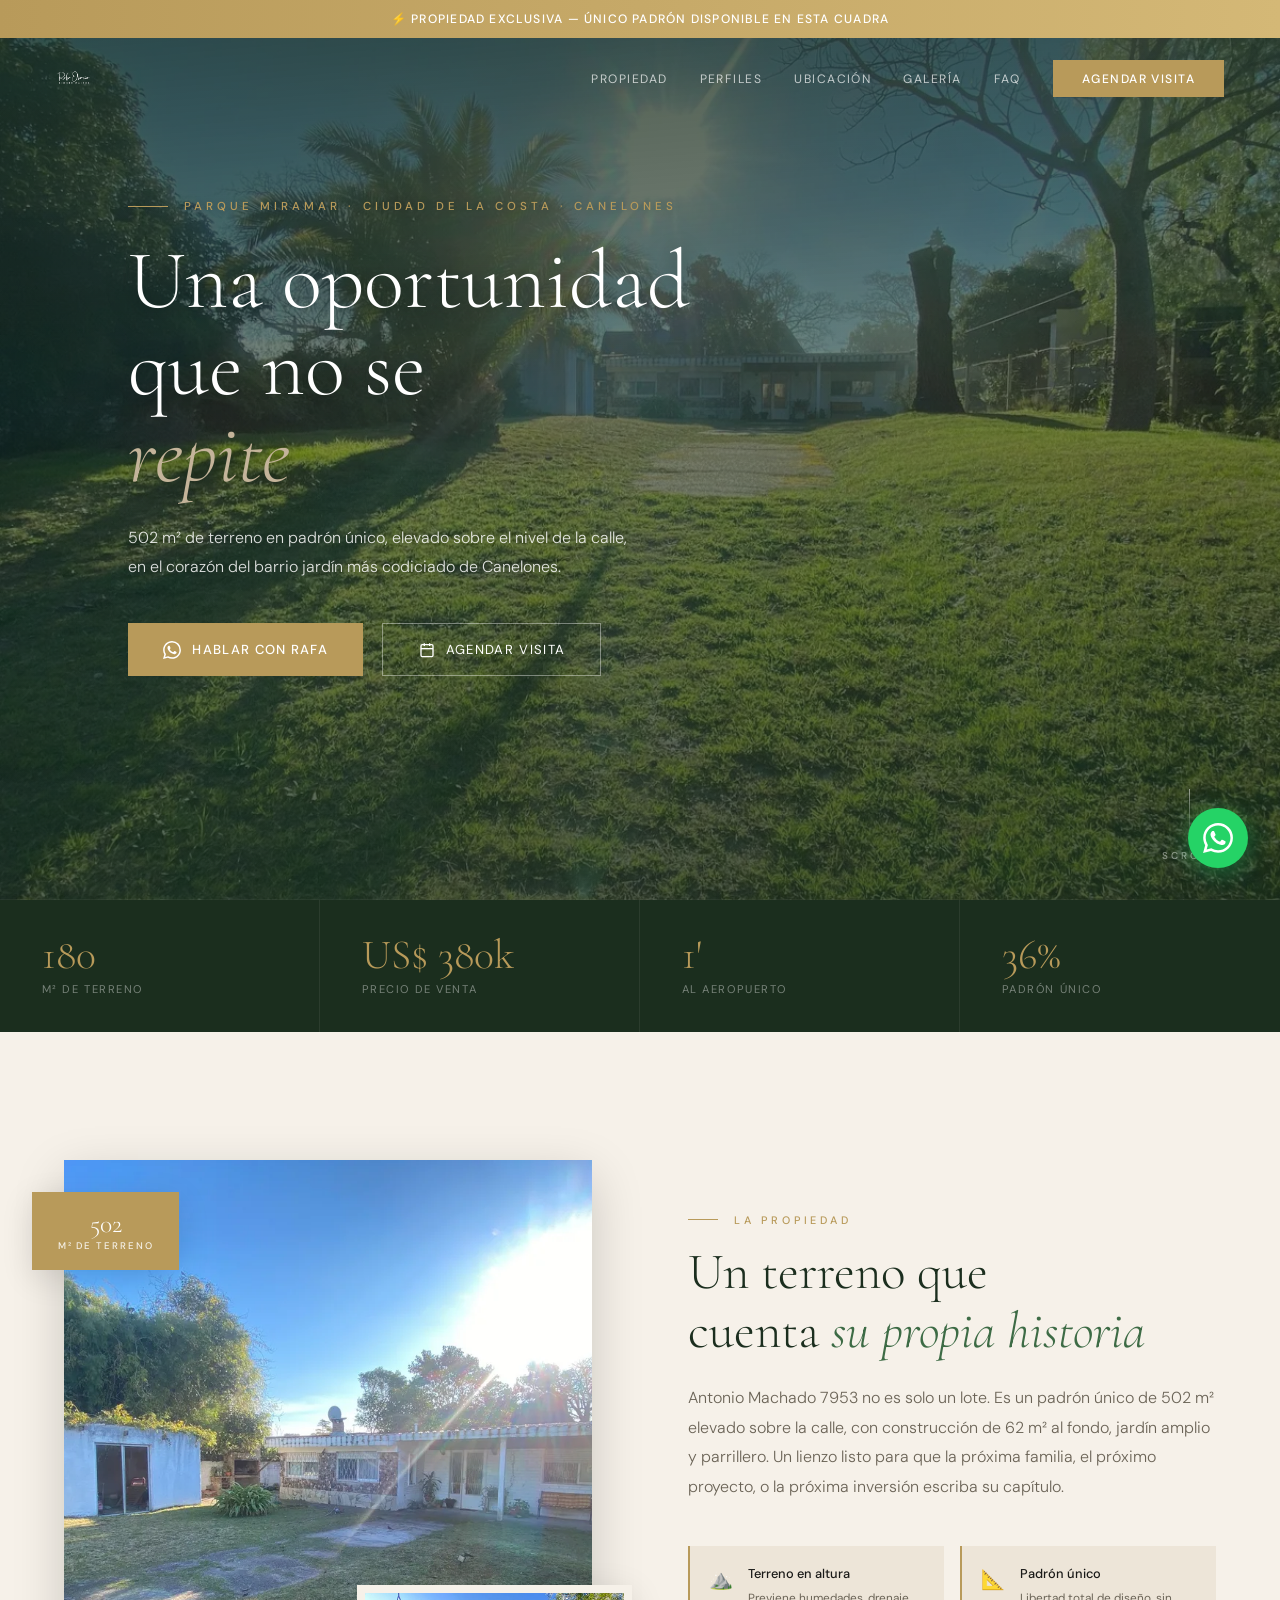
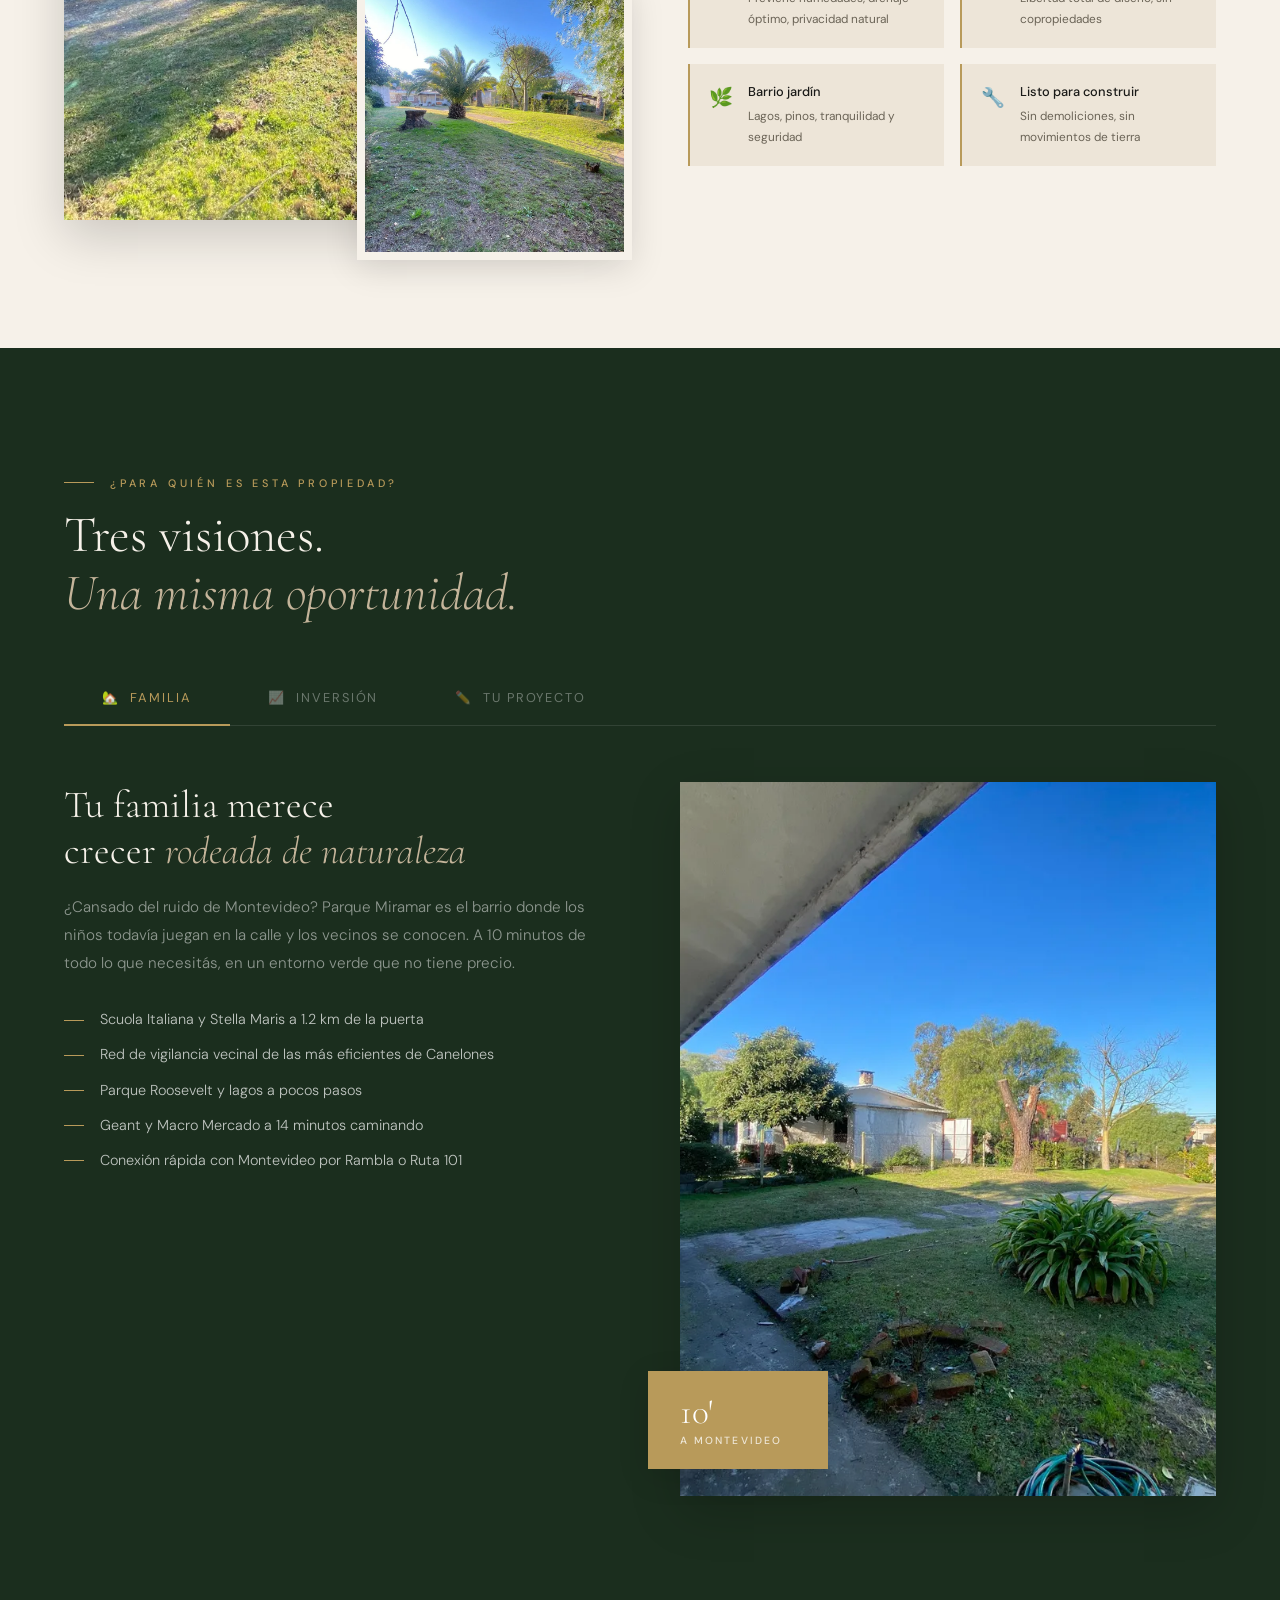
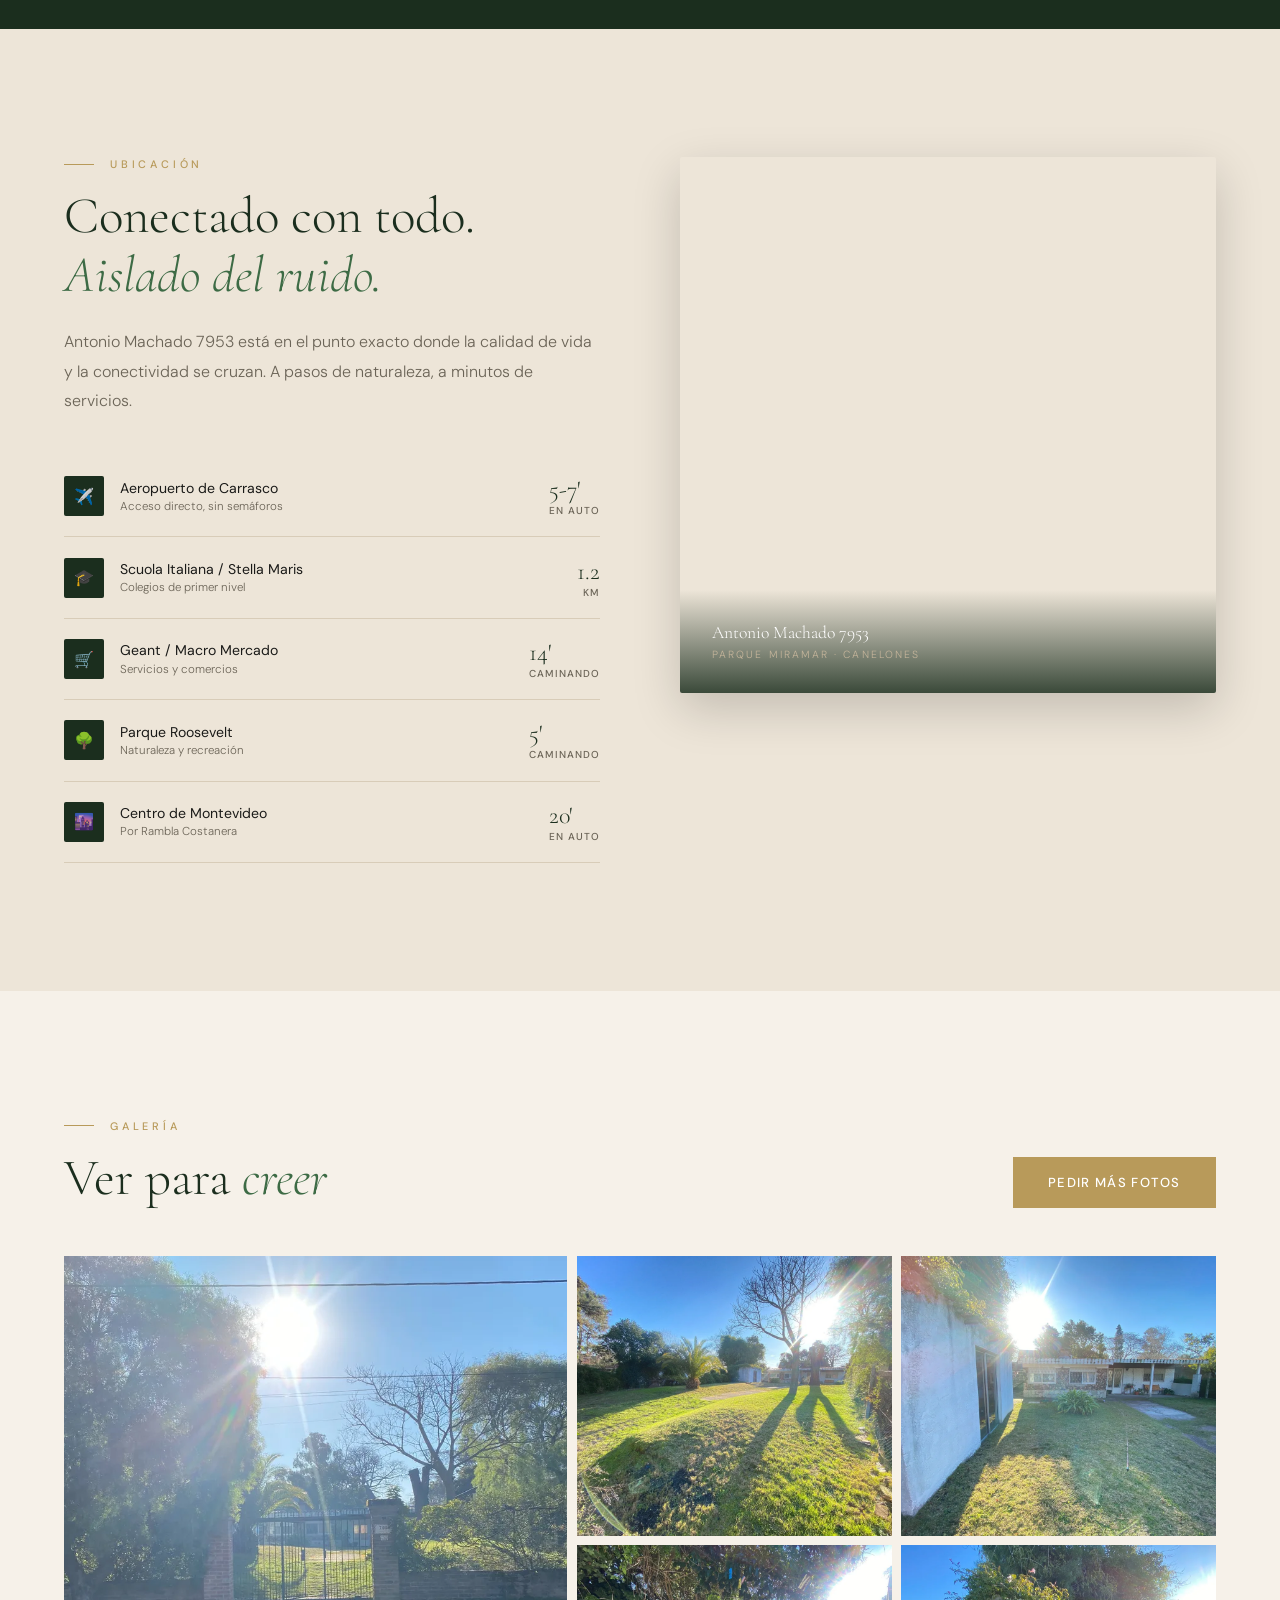
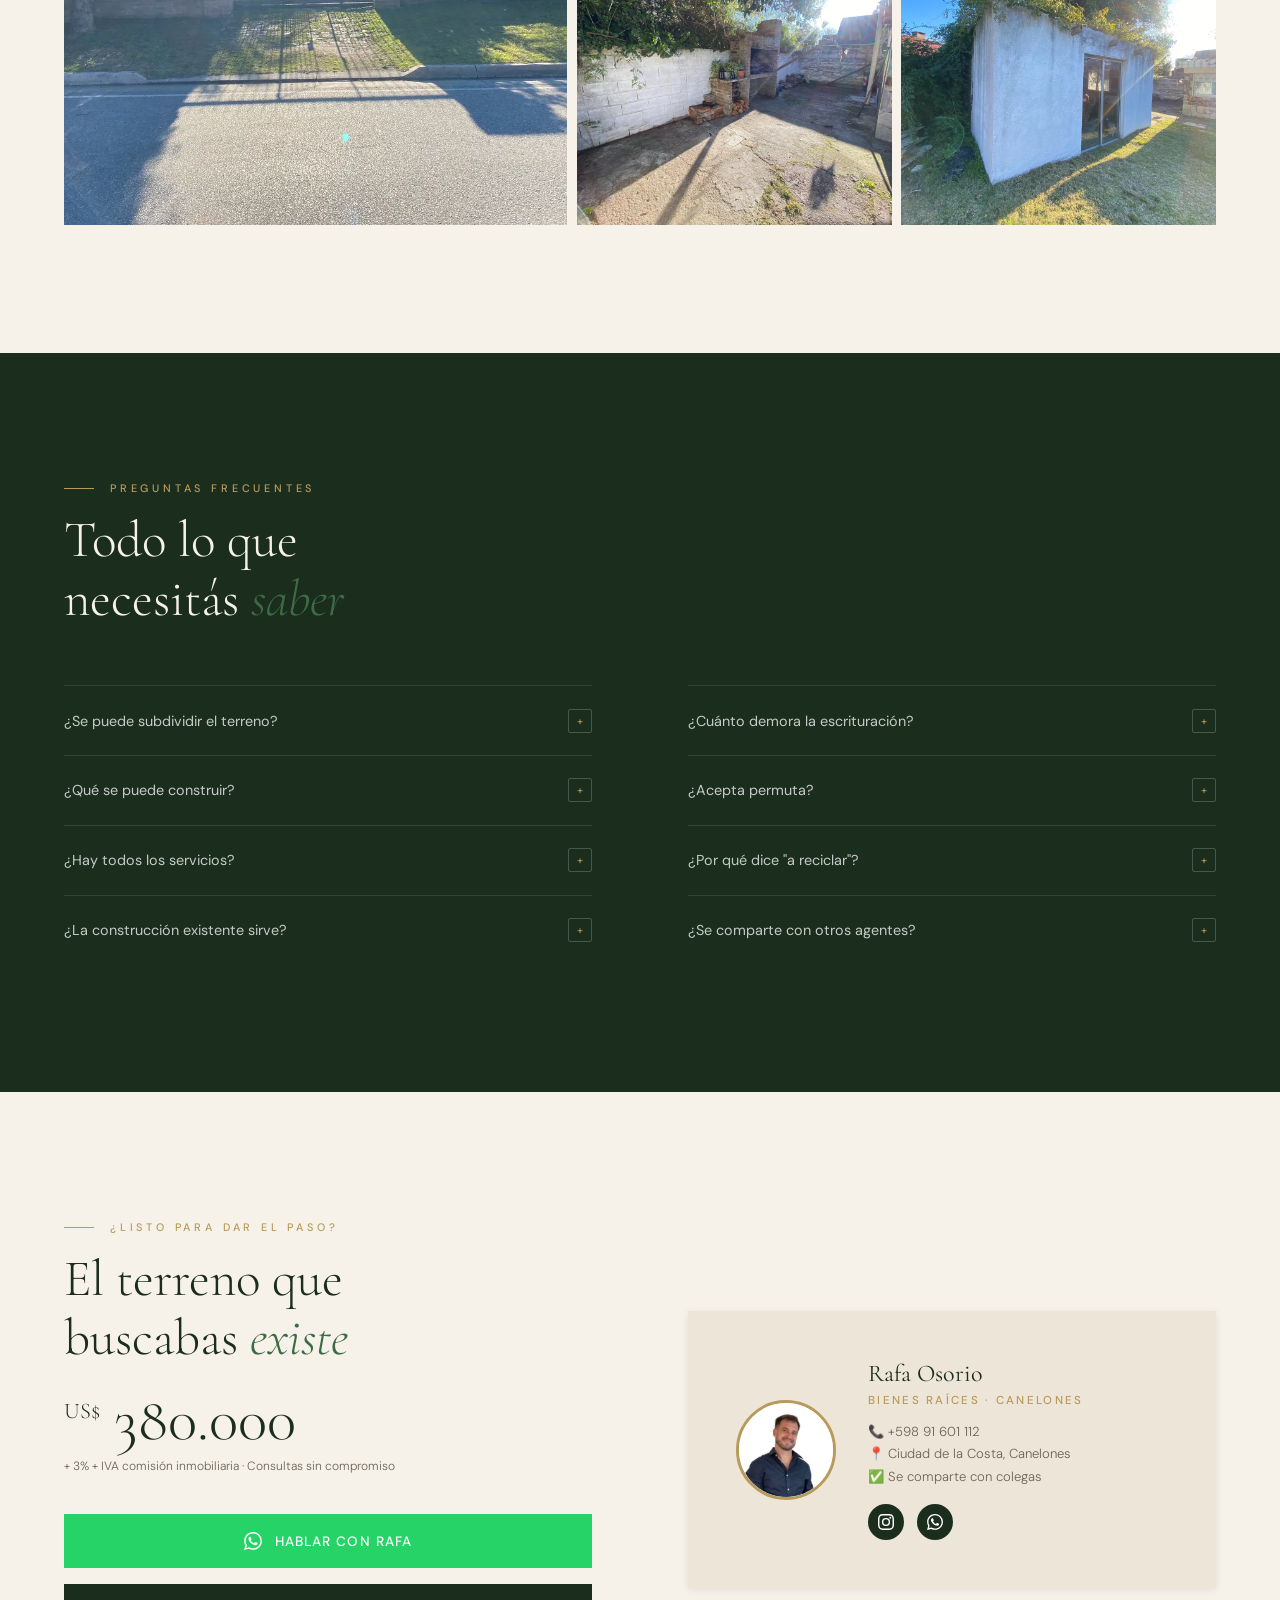
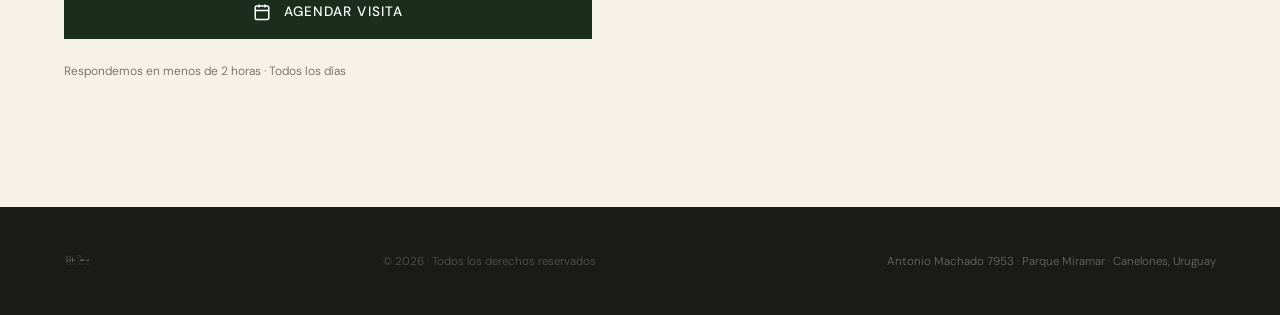
==== commit 6072ce61: "Update Open Graph image and persuasive text" ====
--- a/index.html
+++ b/index.html
@@ -4,13 +4,15 @@
 <head>
     <meta charset="UTF-8" />
     <meta name="viewport" content="width=device-width, initial-scale=1.0" />
-    <title>Parque Miramar — 502 m² en Padrón Único | Rafa Osorio Bienes Raíces</title>
+    <title>Oportunidad en Parque Miramar: 502m² en Padrón Único | Rafa Osorio</title>
     <meta name="description"
-        content="Terreno de 502 m² con padrón único en Parque Miramar, Ciudad de la Costa. Elevado sobre la calle, construcción al fondo, barrio jardín. US$ 380.000. Contactá a Rafa Osorio." />
-    <meta property="og:title" content="Parque Miramar — 502 m² en Padrón Único" />
+        content="No dejes pasar este terreno elevado en el mejor punto del barrio. 502m² listos para construir tu proyecto. Ver fotos y precio aquí. 👇" />
+    <meta property="og:title" content="⚡ Oportunidad en Parque Miramar: 502m² Padrón Único" />
     <meta property="og:description"
-        content="Terreno elevado de 502 m² con padrón único en el barrio jardín más codiciado de Canelones." />
-    <meta property="og:image" content="Fotos/Fotos pque Miramar/9.webp" />
+        content="Terreno elevado, sin gastos comunes y en la mejor ubicación. Agendá tu visita con Rafa Osorio." />
+    <meta property="og:image" content="https://landing-parque-miramar.vercel.app/Fotos/Logo%20blanco.png" />
+    <meta property="og:image:width" content="300" />
+    <meta property="og:image:height" content="300" />
     <meta property="og:type" content="website" />
     <link rel="preconnect" href="https://fonts.googleapis.com">
     <link rel="preconnect" href="https://fonts.gstatic.com" crossorigin>
@@ -43,7 +45,7 @@
         !function (f, b, e, v, n, t, s) {
             if (f.fbq) return; n = f.fbq = function () {
                 n.callMethod ?
-                n.callMethod.apply(n, arguments) : n.queue.push(arguments)
+                    n.callMethod.apply(n, arguments) : n.queue.push(arguments)
             };
             if (!f._fbq) f._fbq = n; n.push = n; n.loaded = !0; n.version = '2.0';
             n.queue = []; t = b.createElement(e); t.async = !0;
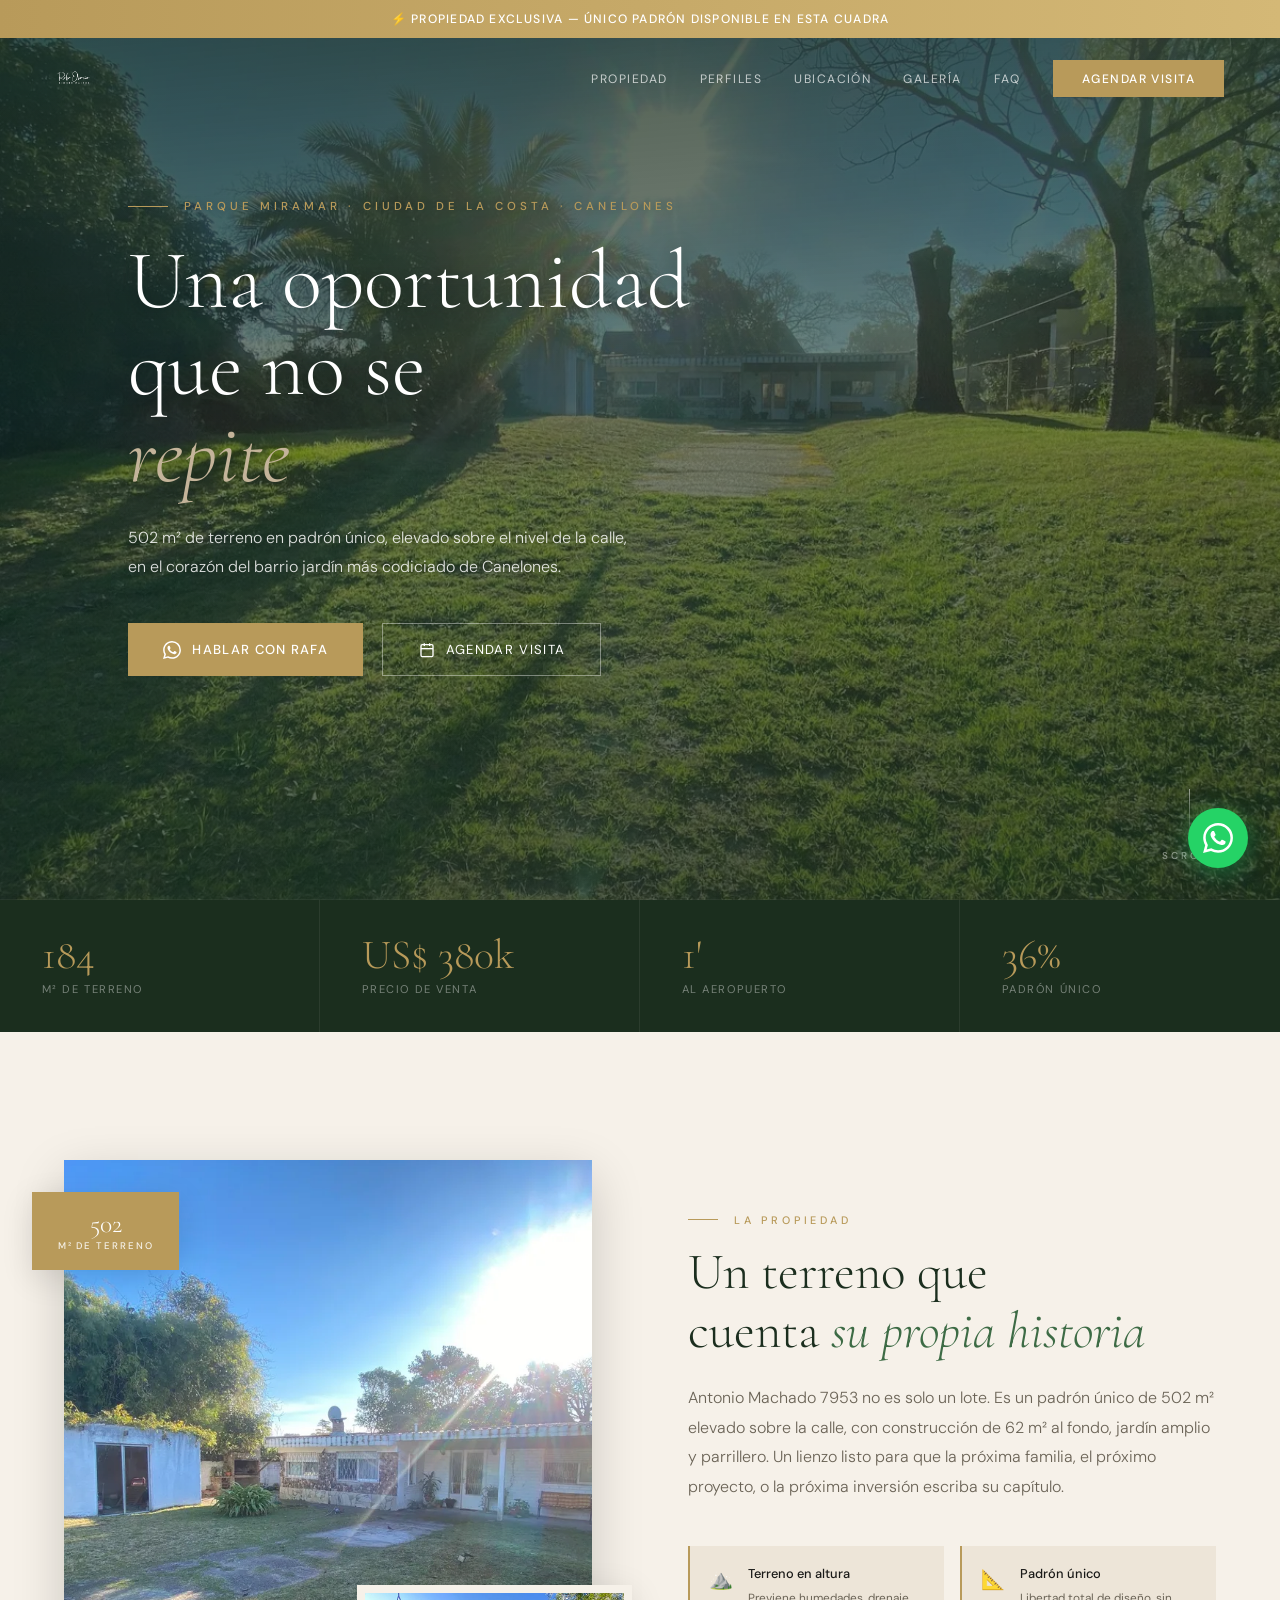
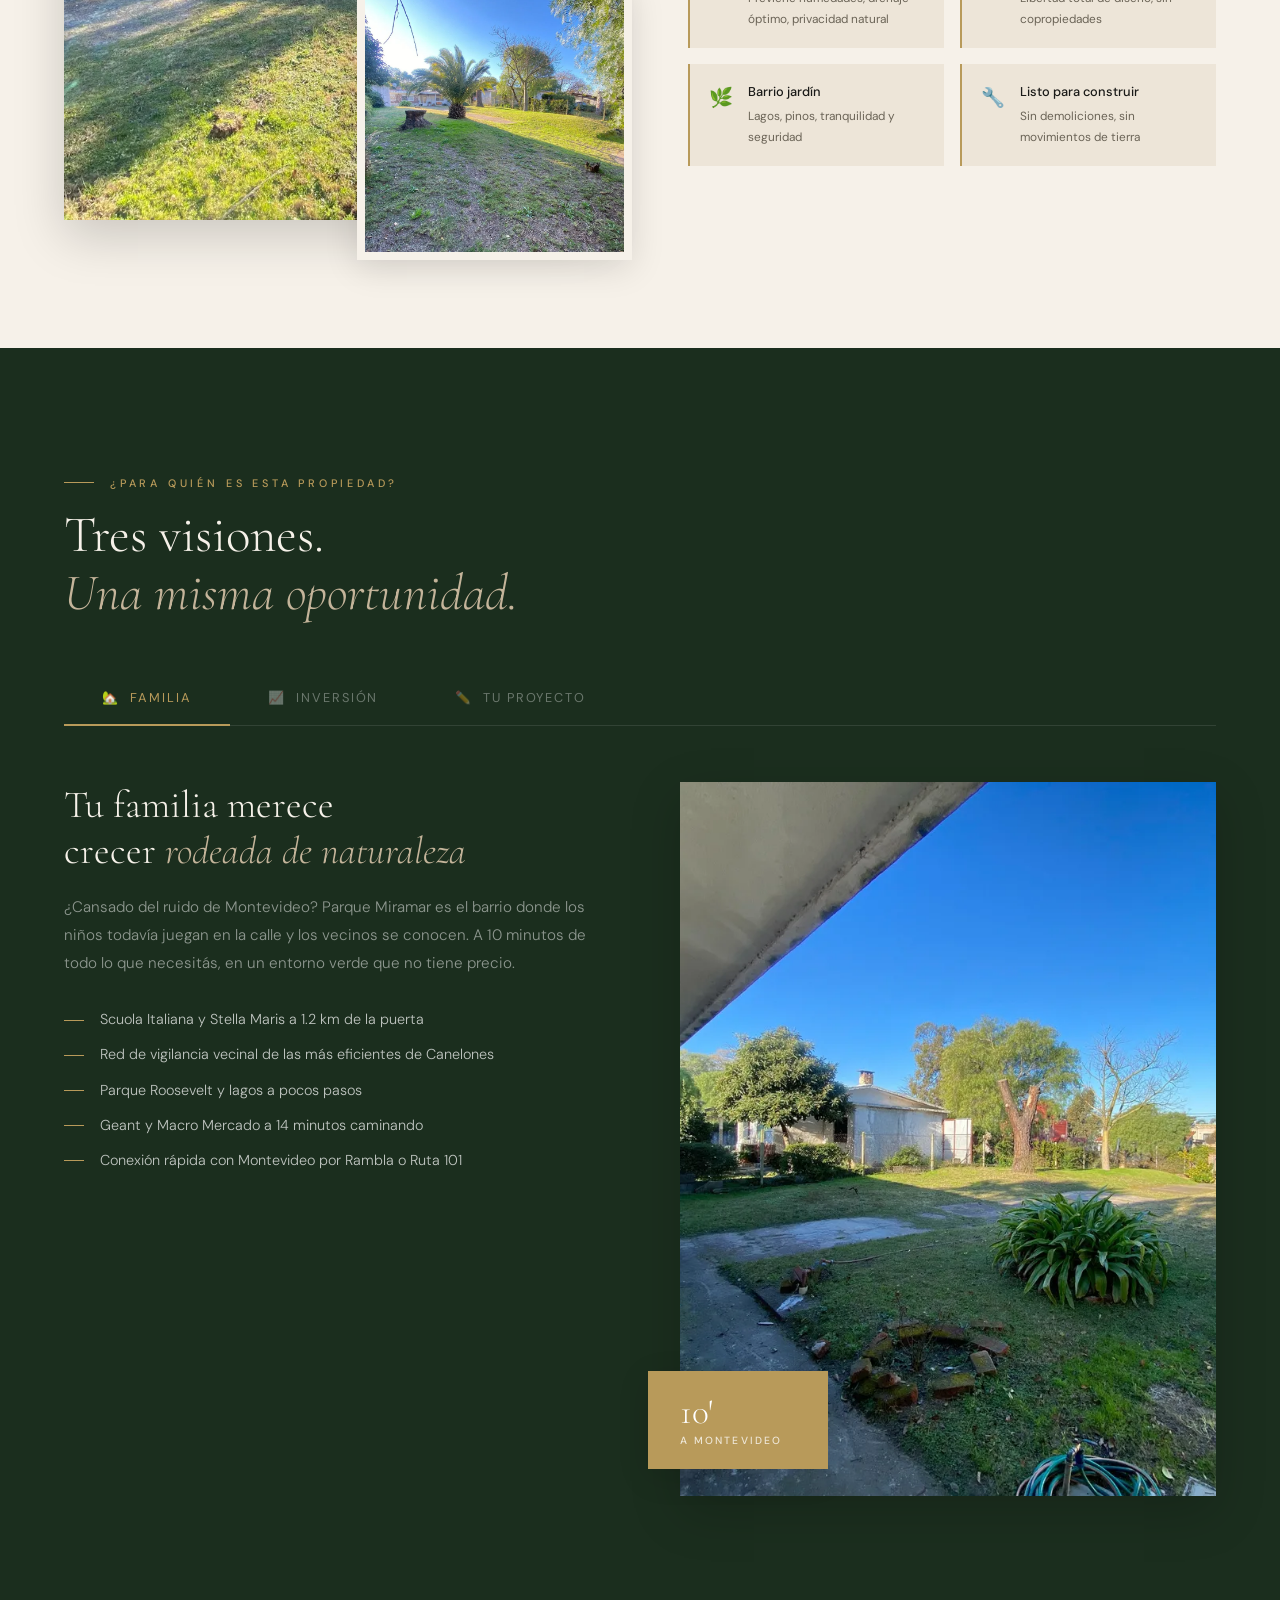
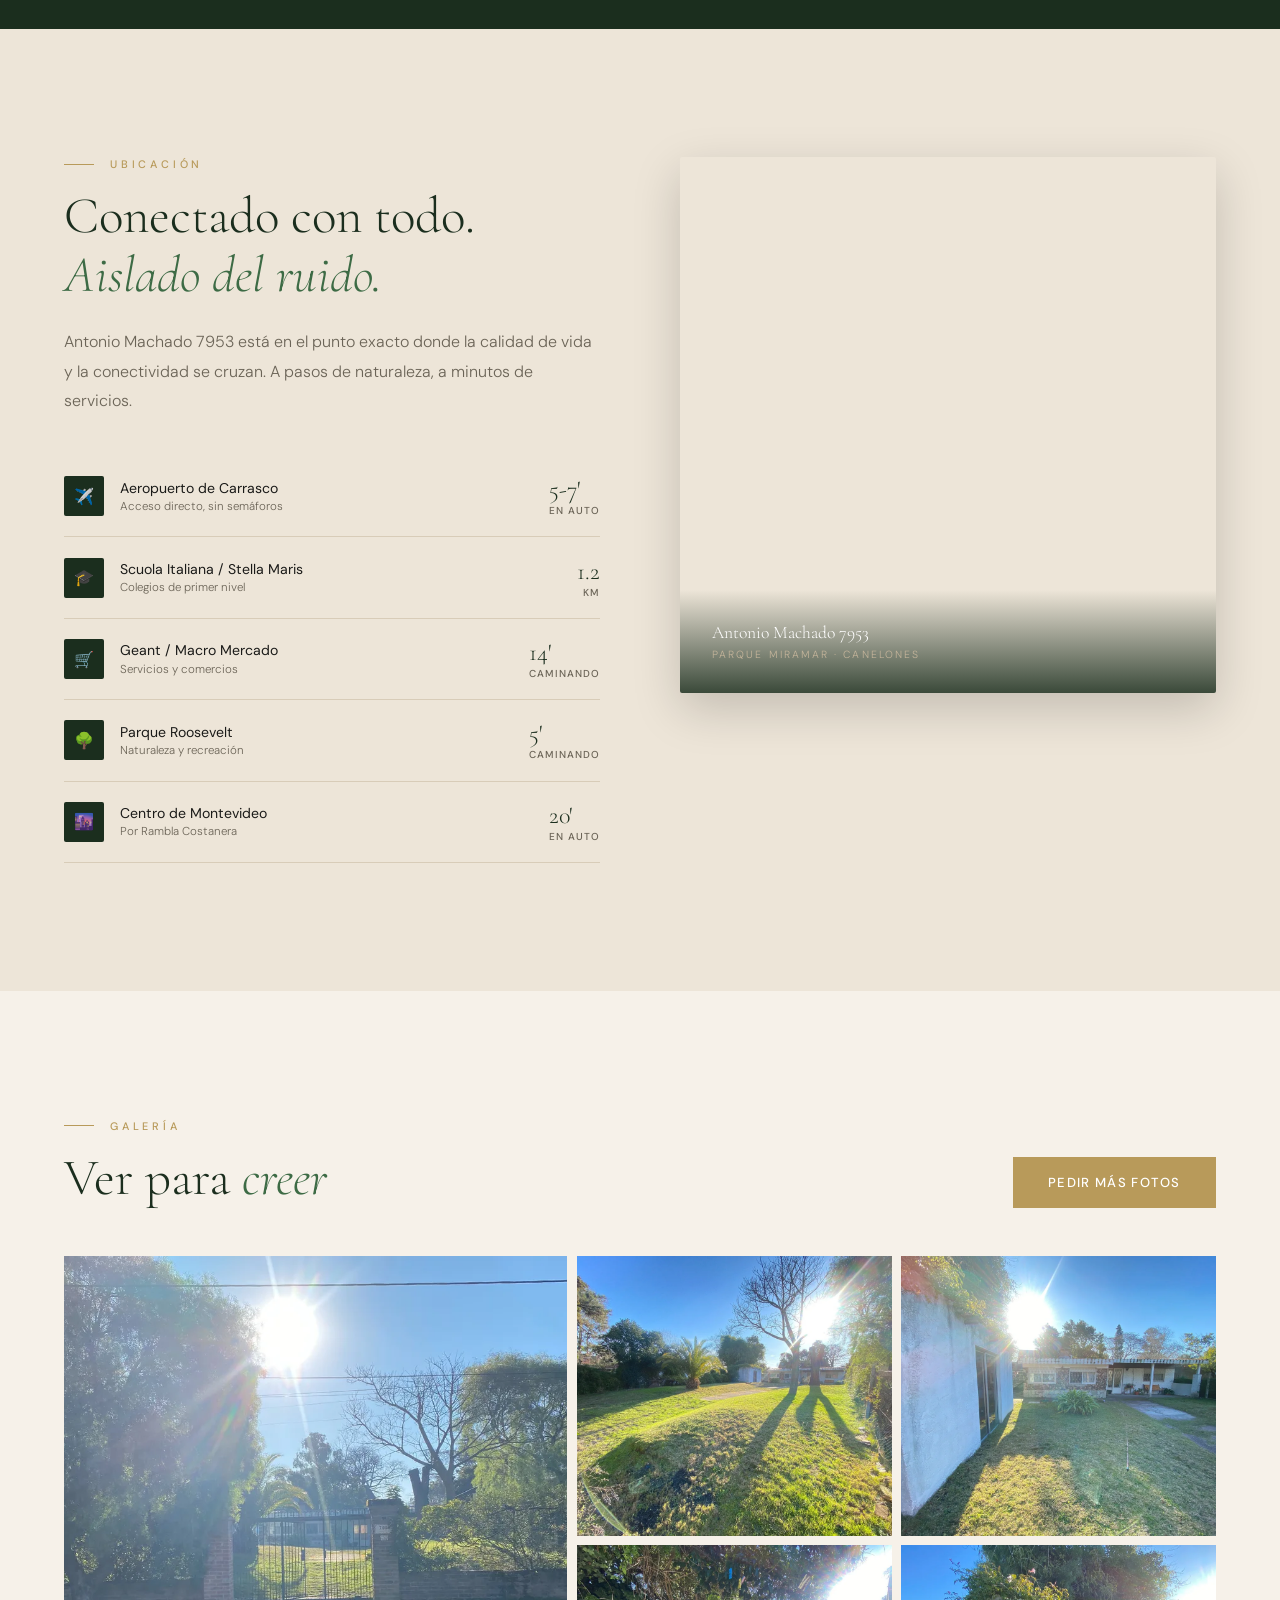
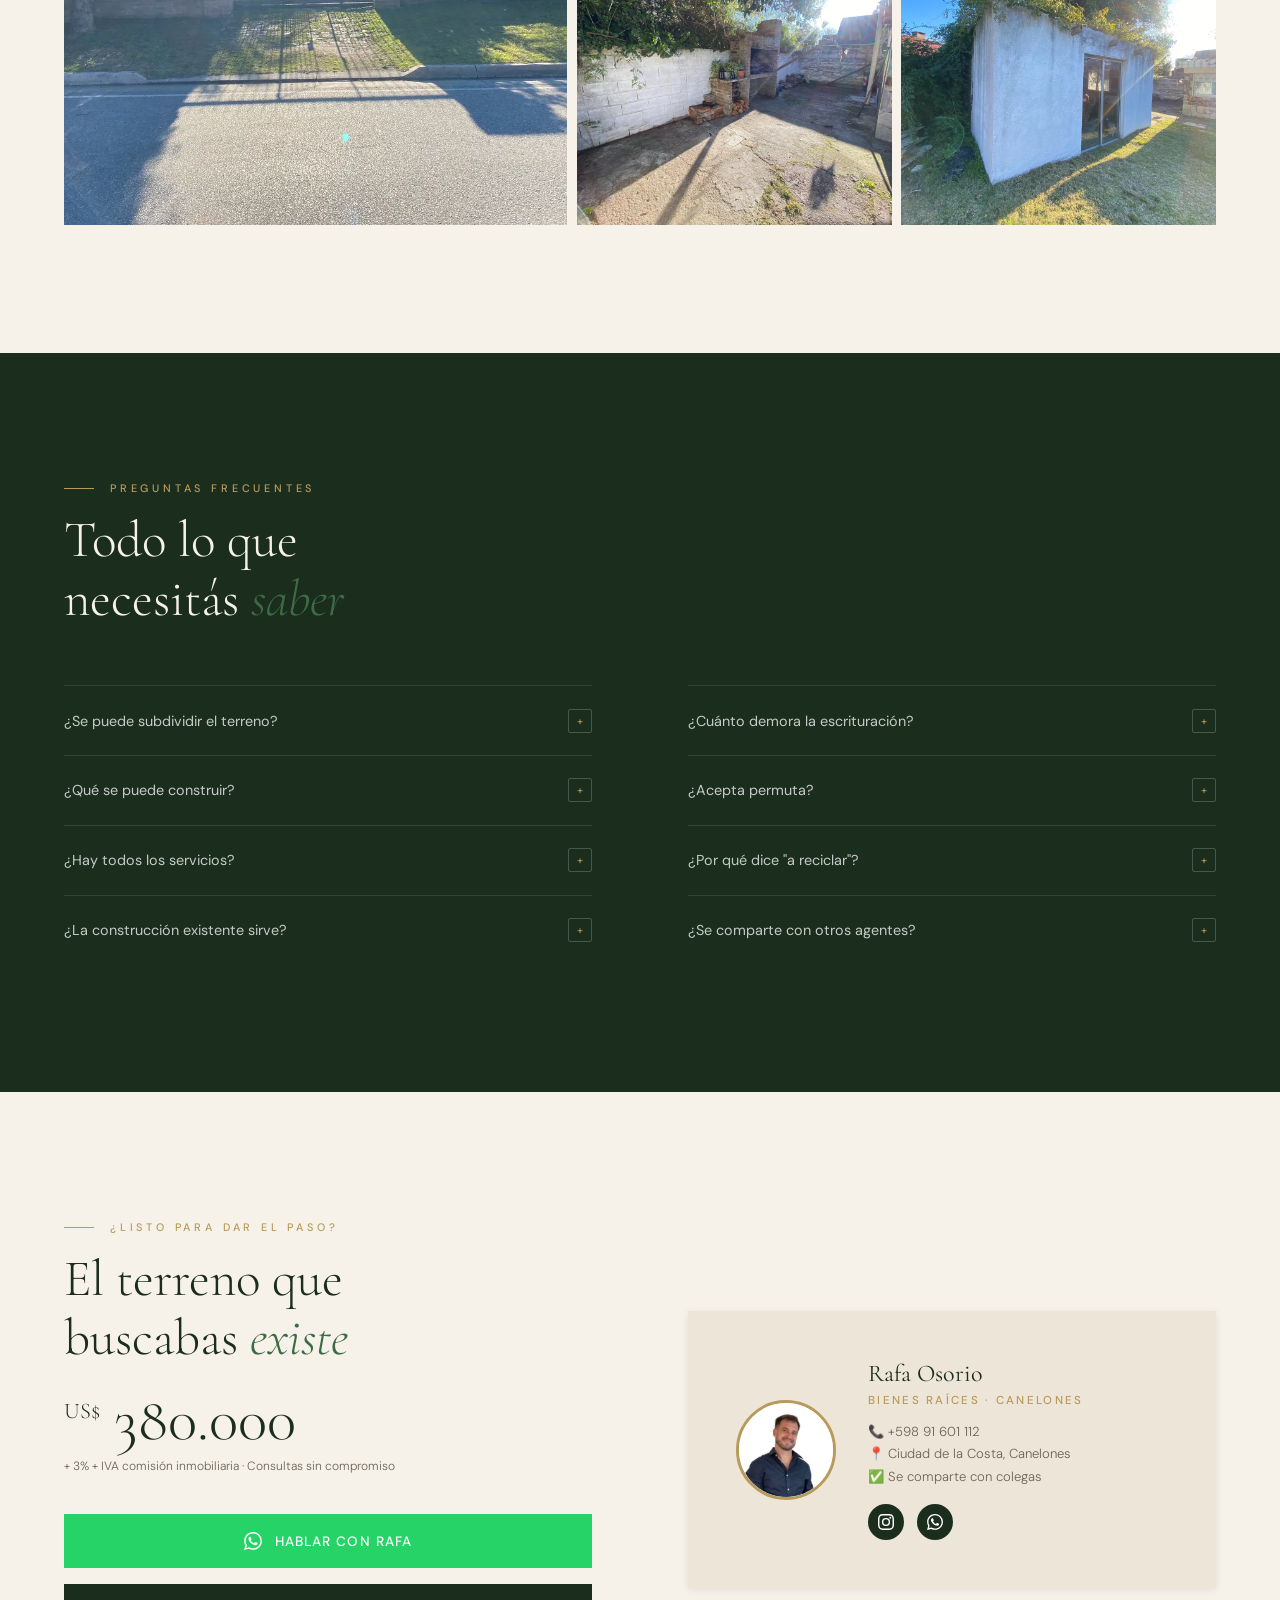
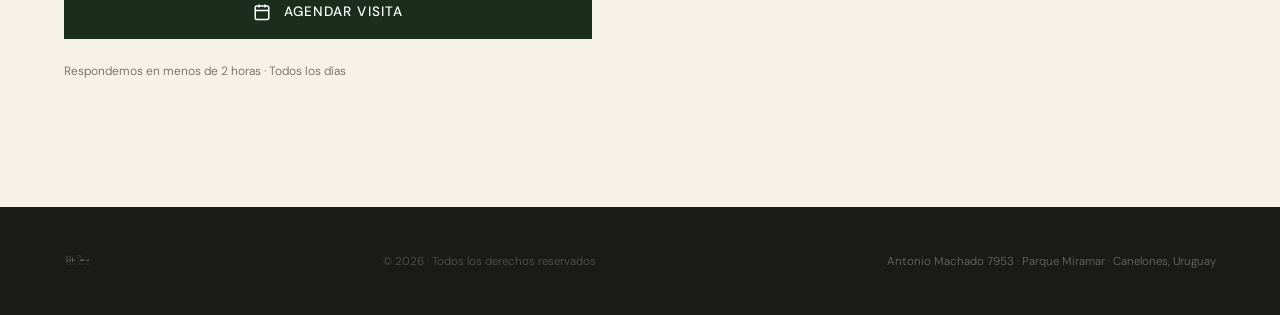
==== commit 149ffb7c: "Fix Favicon and simplify API routing" ====
--- a/index.html
+++ b/index.html
@@ -10,10 +10,13 @@
     <meta property="og:title" content="⚡ Oportunidad en Parque Miramar: 502m² Padrón Único" />
     <meta property="og:description"
         content="Terreno elevado, sin gastos comunes y en la mejor ubicación. Agendá tu visita con Rafa Osorio." />
-    <meta property="og:image" content="https://landing-parque-miramar.vercel.app/Fotos/Logo%20blanco.png" />
-    <meta property="og:image:width" content="300" />
-    <meta property="og:image:height" content="300" />
+    <!-- Updated OG Image with Black Background -->
+    <meta property="og:image" content="https://landing-parque-miramar.vercel.app/Fotos/og-logo-black.jpg" />
     <meta property="og:type" content="website" />
+    <link rel="icon" type="image/png" href="/favicon.png">
+    <link rel="shortcut icon" href="/favicon.ico">
+    <link rel="preconnect" href="https://connect.facebook.net">
+    <link rel="preconnect" href="https://www.facebook.com">
     <link rel="preconnect" href="https://fonts.googleapis.com">
     <link rel="preconnect" href="https://fonts.gstatic.com" crossorigin>
     <link
--- a/styles.css
+++ b/styles.css
@@ -1516,9 +1516,9 @@
   }
 
   .tabs {
-    overflow-x: auto;
-    -ms-overflow-style: none;
-    scrollbar-width: none;
+    overflow-x: visible;
+    width: 100%;
+    display: flex;
   }
 
   .tabs::-webkit-scrollbar {
@@ -1526,9 +1526,14 @@
   }
 
   .tab-btn {
-    padding: 1rem 1.5rem;
-    font-size: 0.72rem;
+    padding: 1rem 0.2rem;
+    font-size: 0.68rem;
     white-space: nowrap;
+    flex: 1;
+    text-align: center;
+    display: flex;
+    justify-content: center;
+    gap: 0.3rem;
   }
 
   footer {
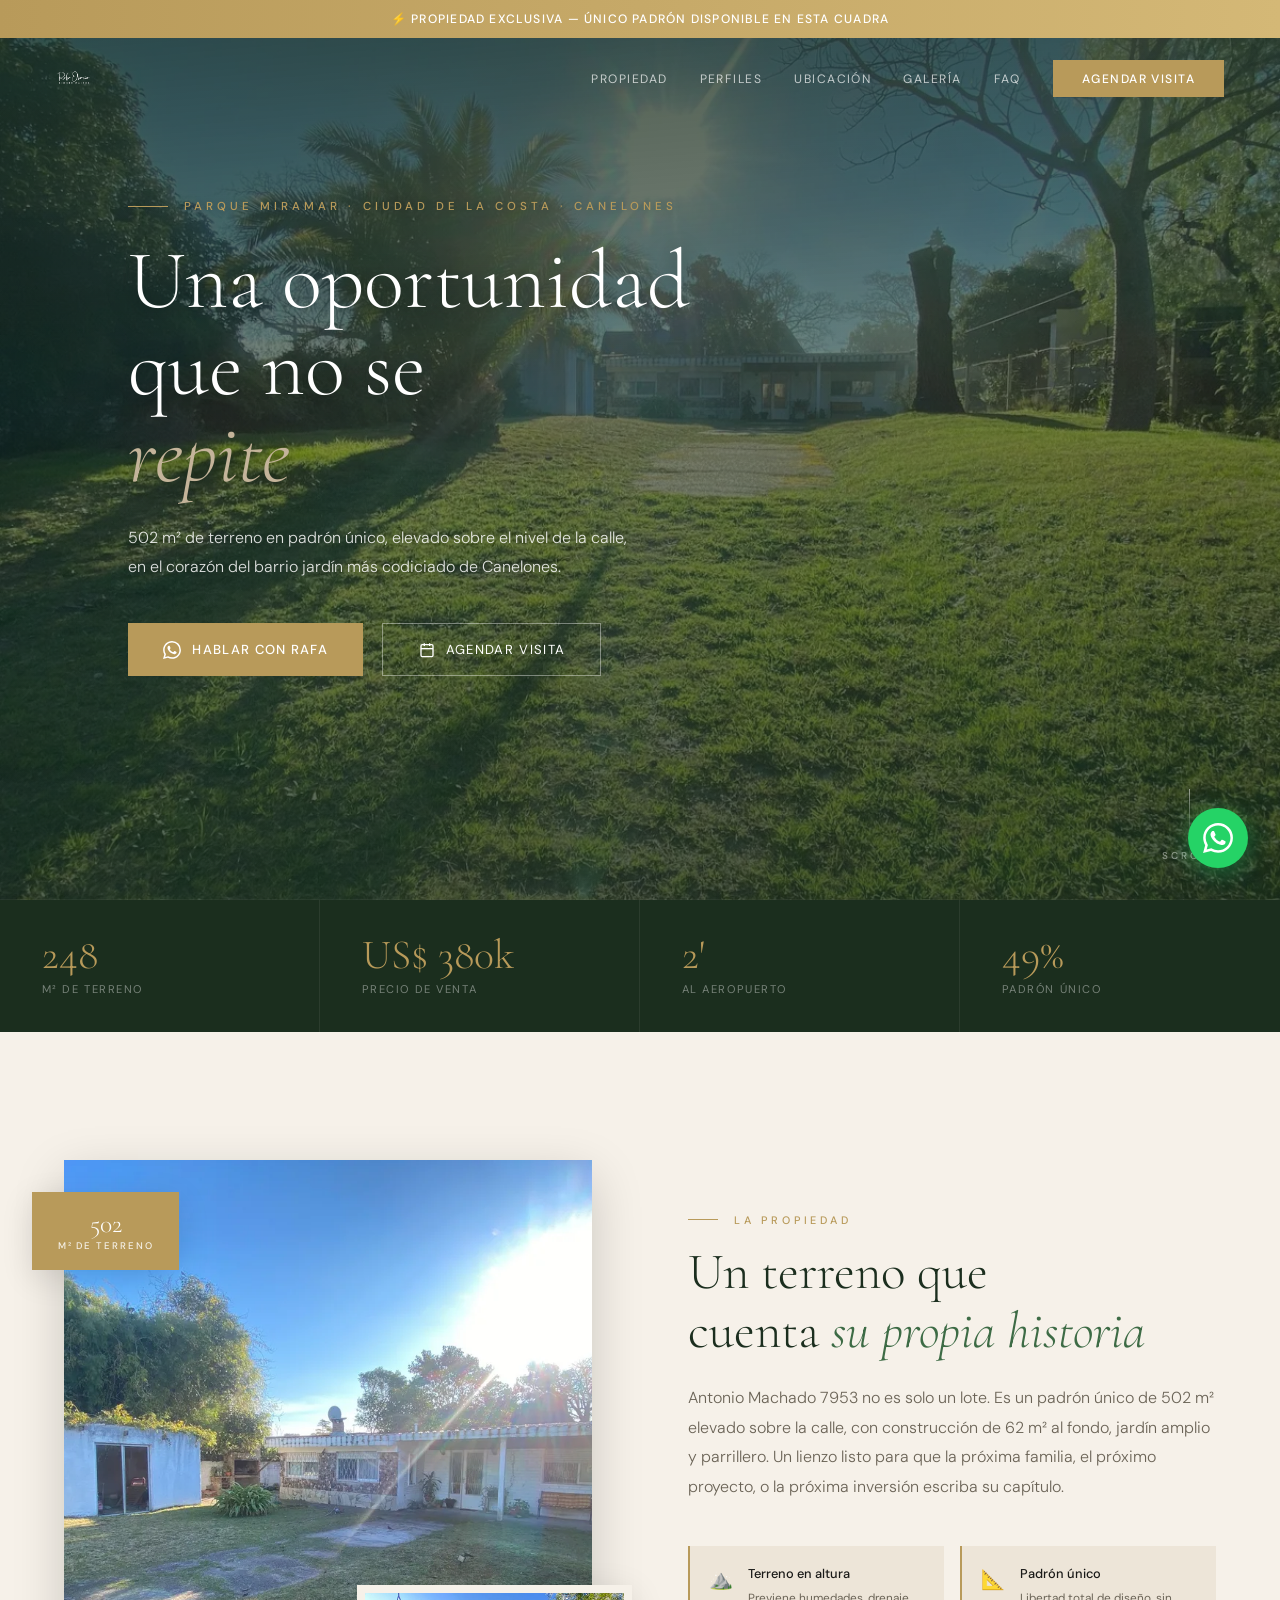
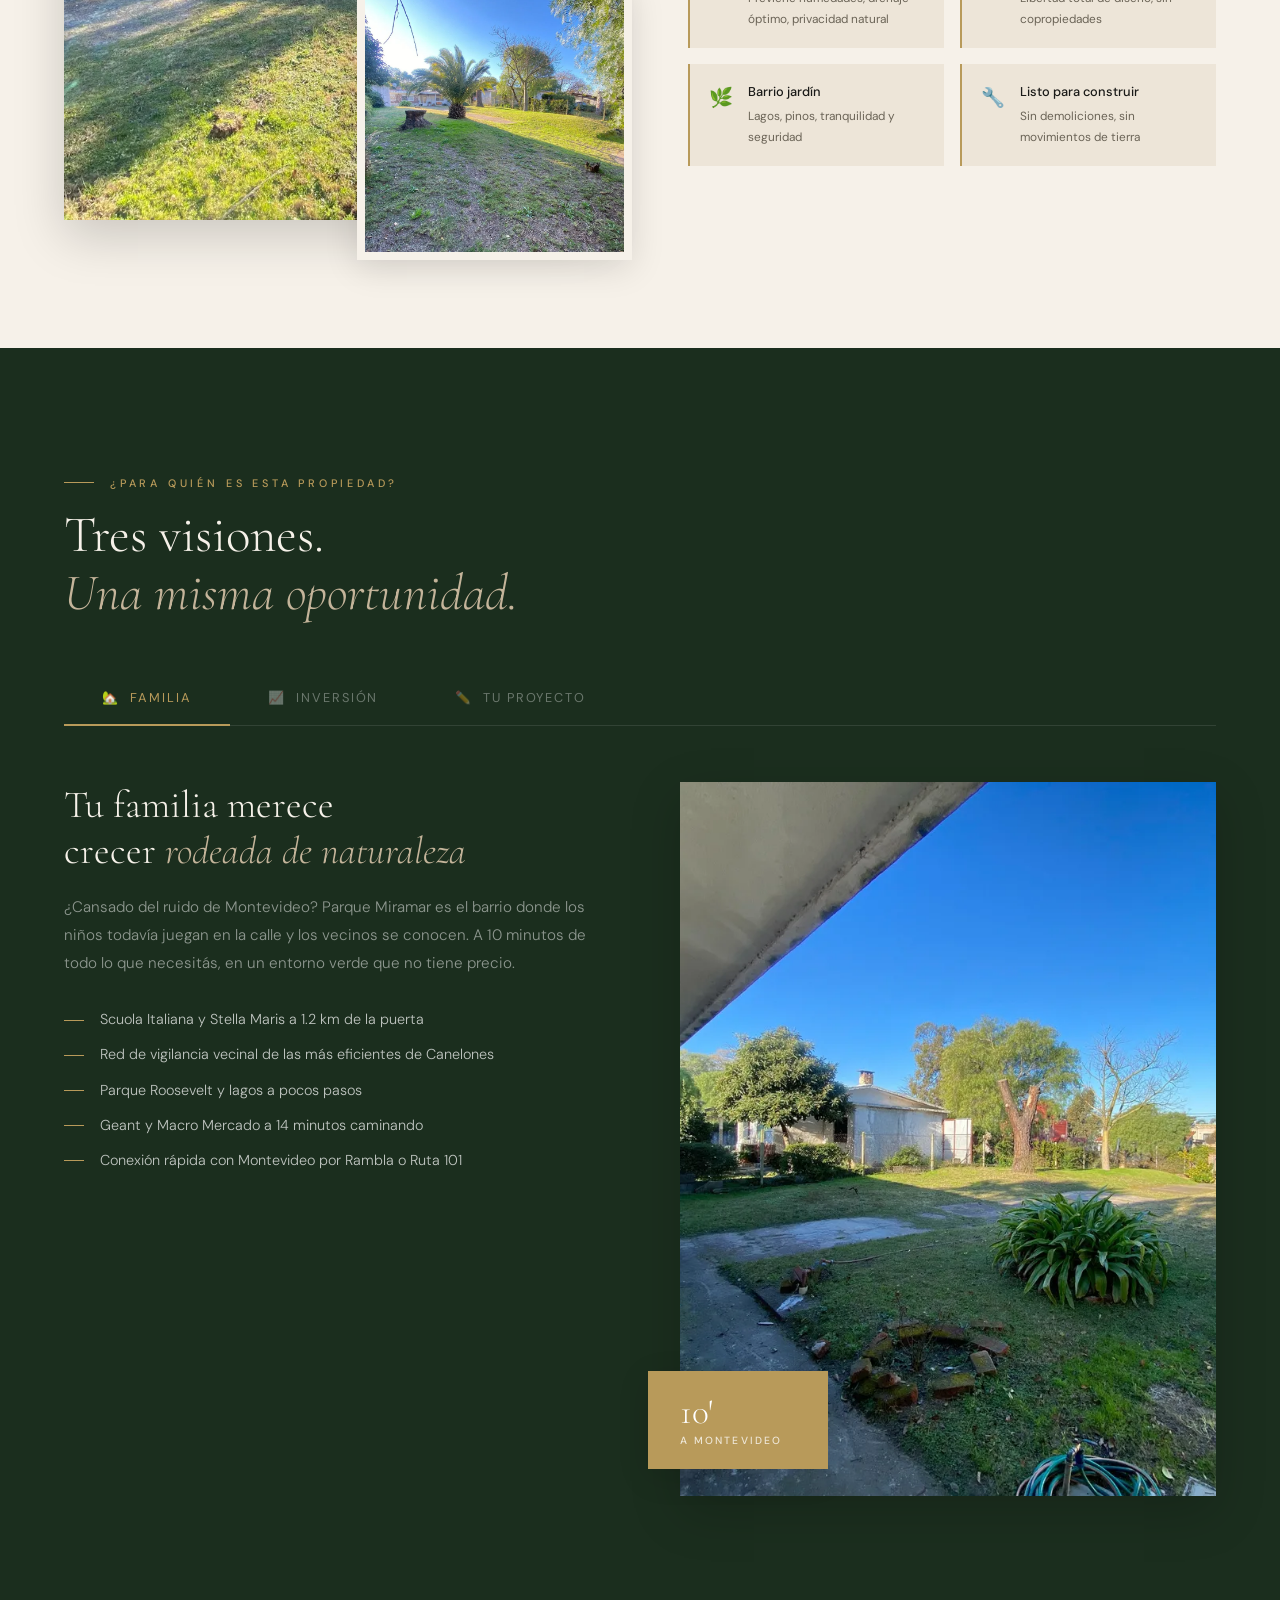
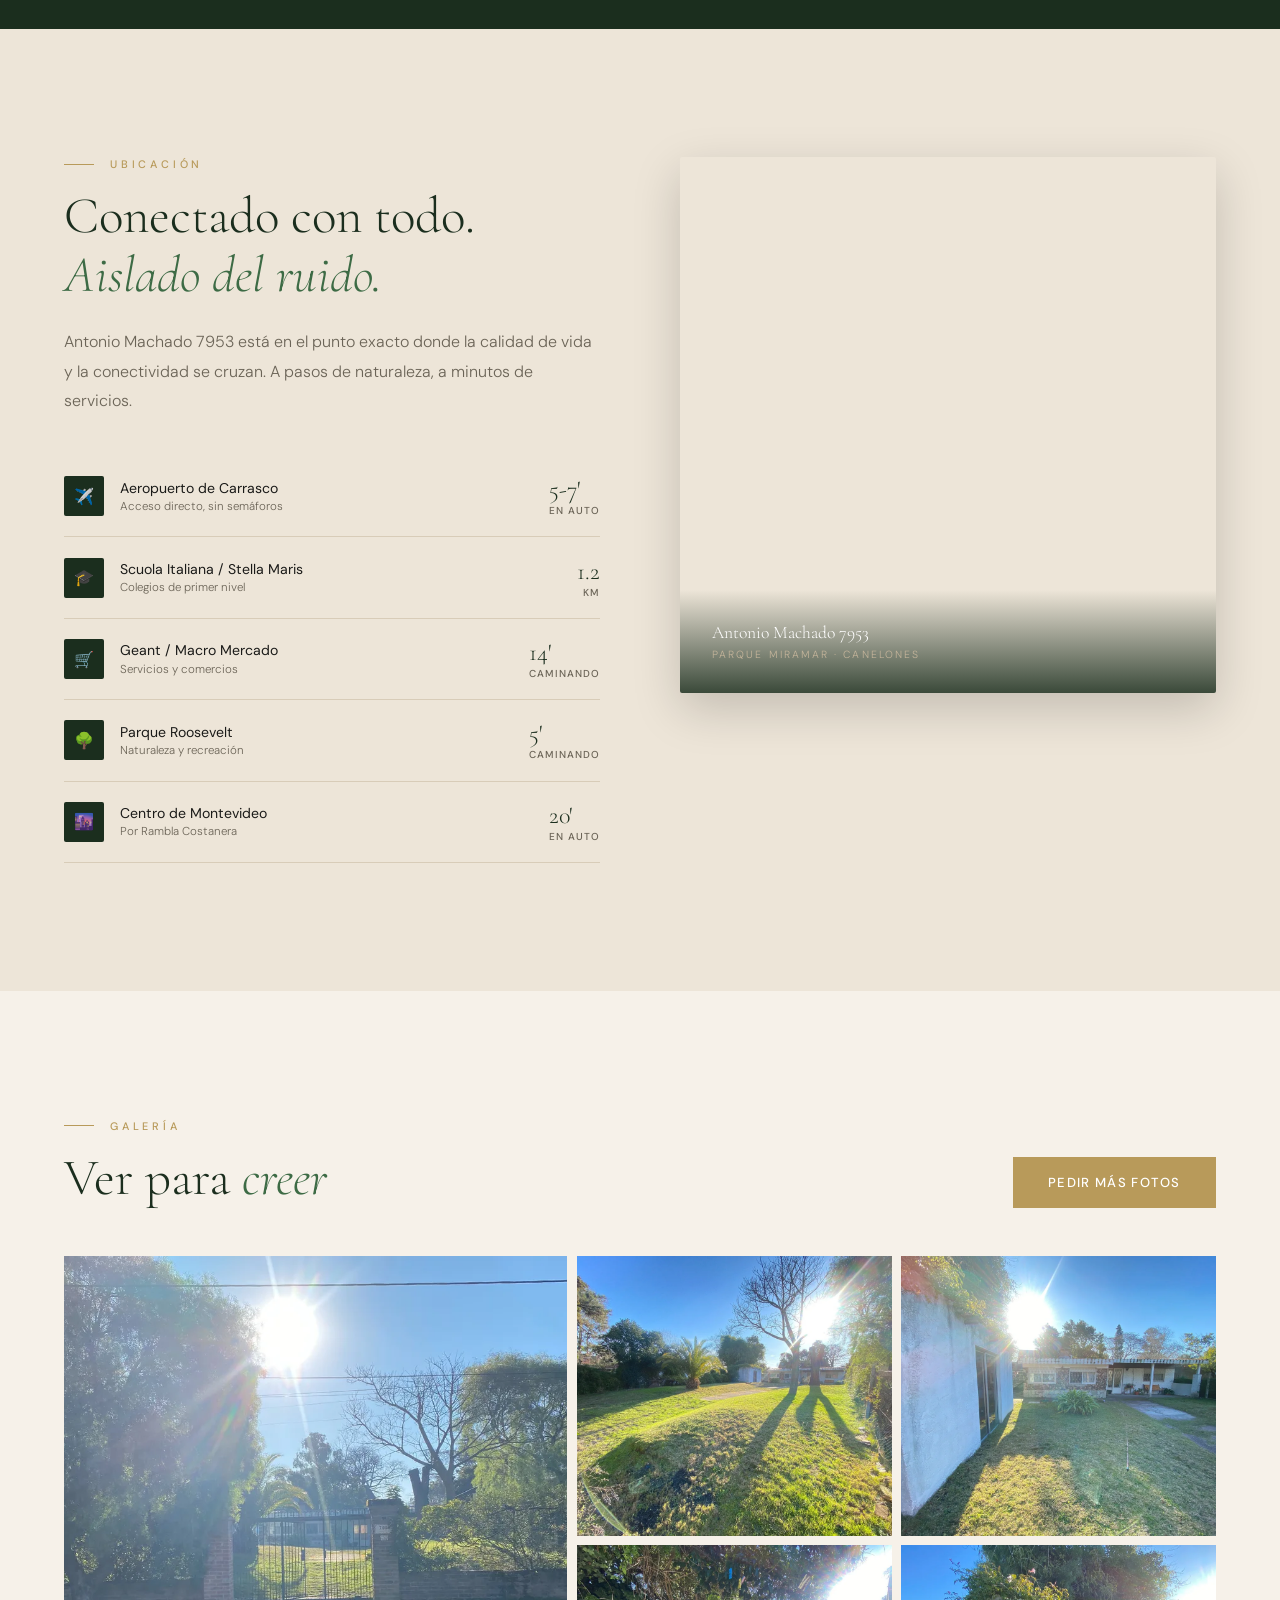
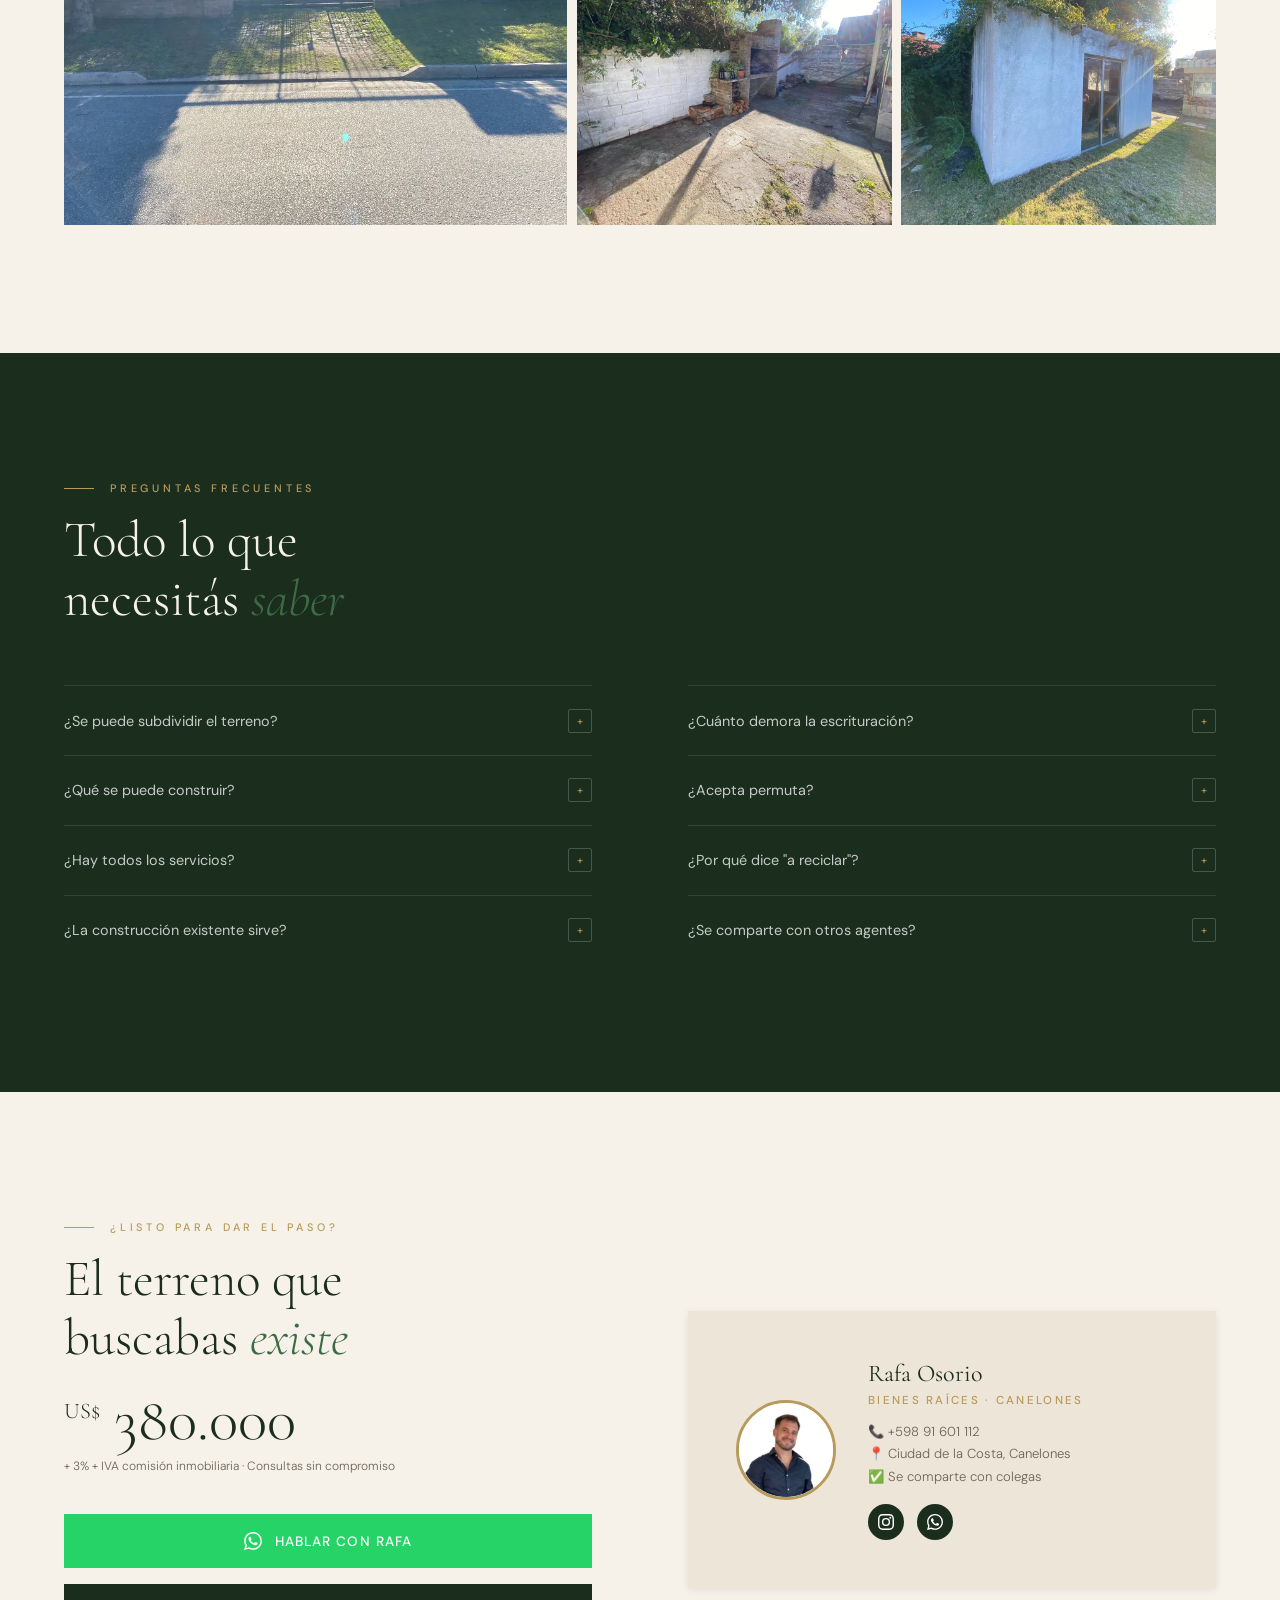
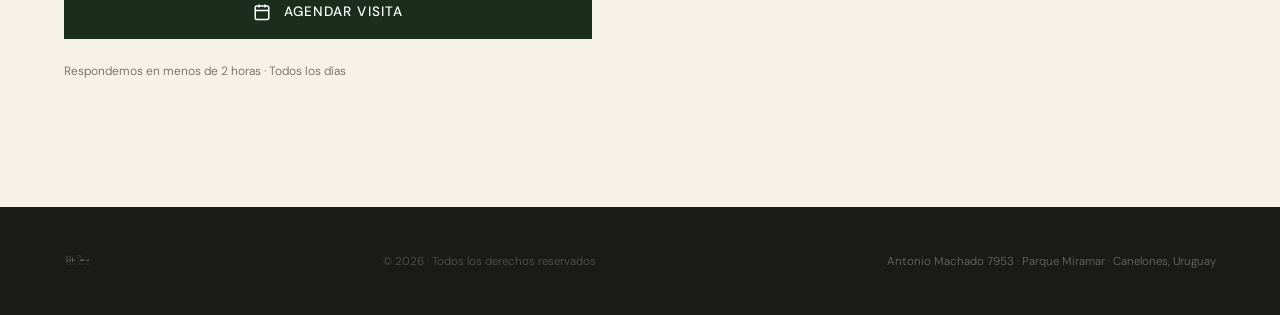
==== commit 4099c506: "Implement Event Deduplication with event_id" ====
--- a/index.html
+++ b/index.html
@@ -57,7 +57,7 @@
         }(window, document, 'script',
             'https://connect.facebook.net/en_US/fbevents.js');
         fbq('init', '890295370288342');
-        fbq('track', 'PageView');
+        // PageView tracked via script.js for deduplication
     </script>
     <noscript><img height="1" width="1" style="display:none"
             src="https://www.facebook.com/tr?id=890295370288342&ev=PageView&noscript=1" /></noscript>
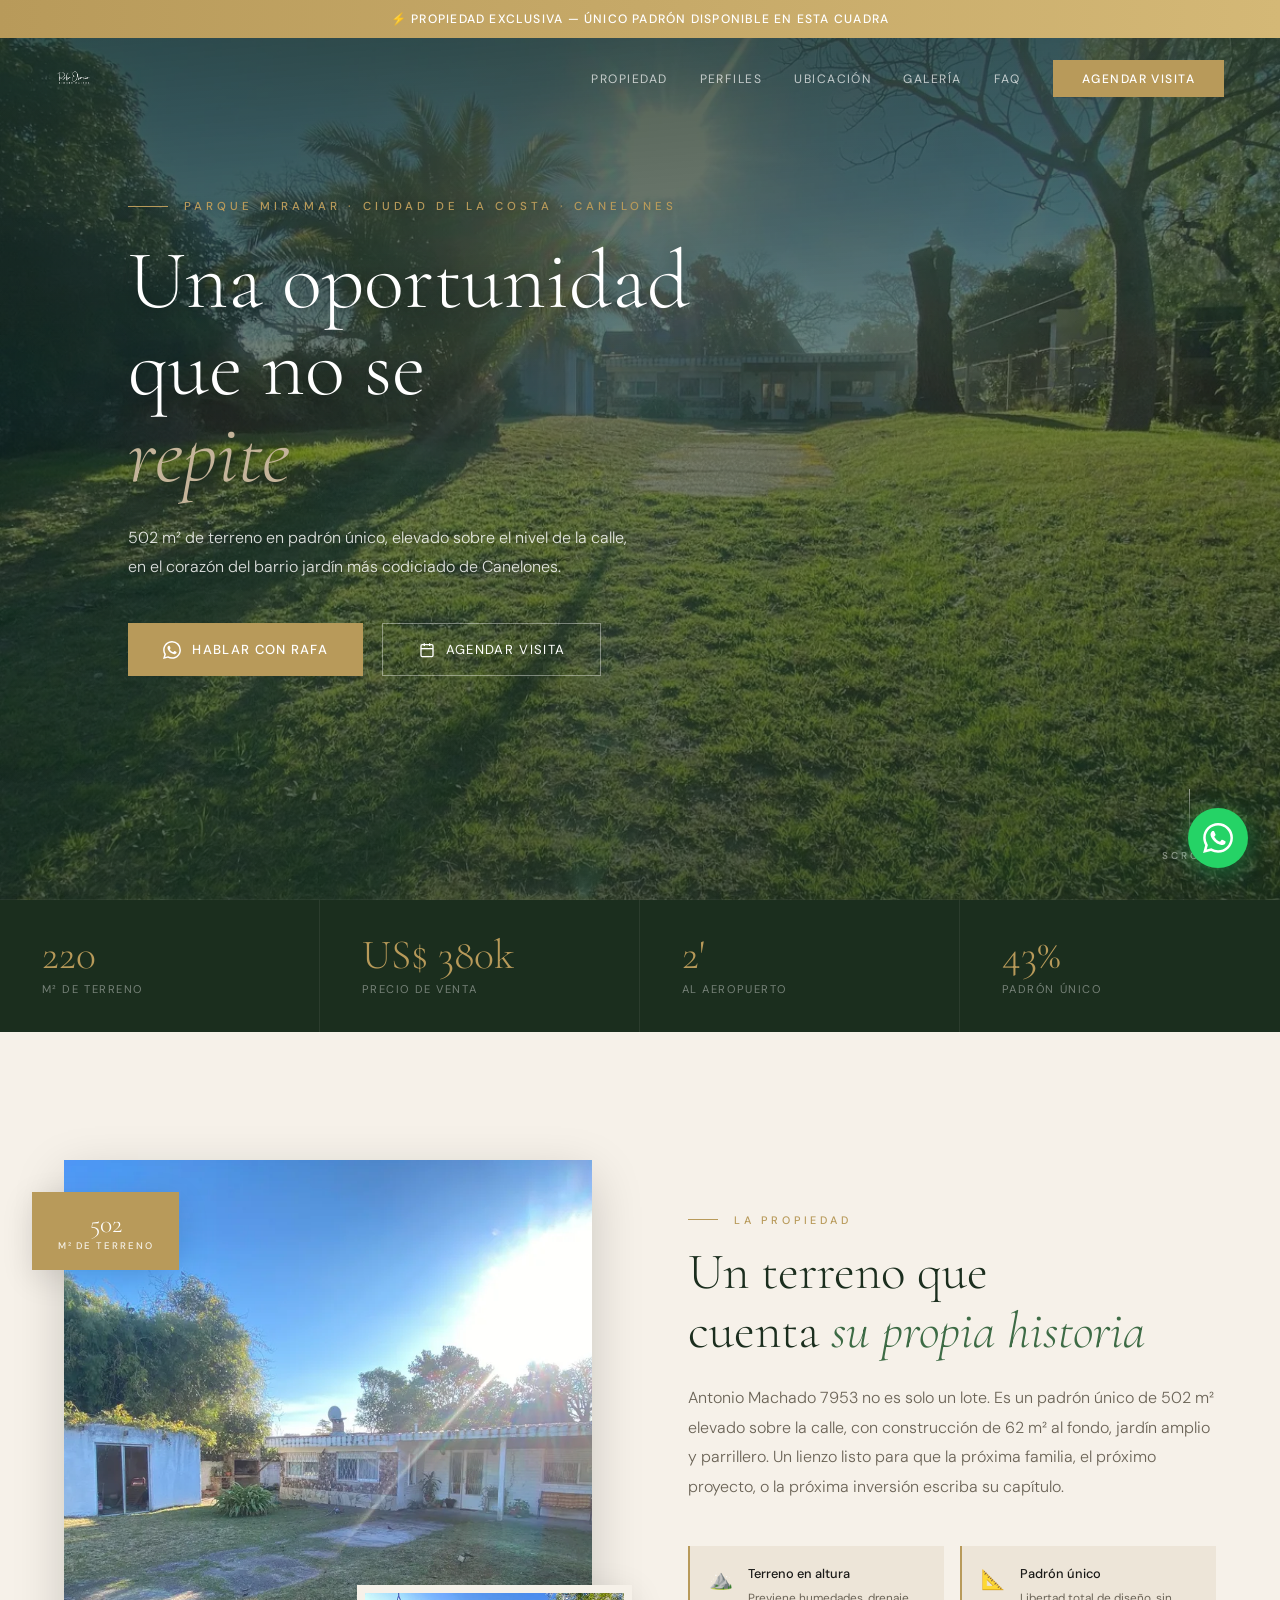
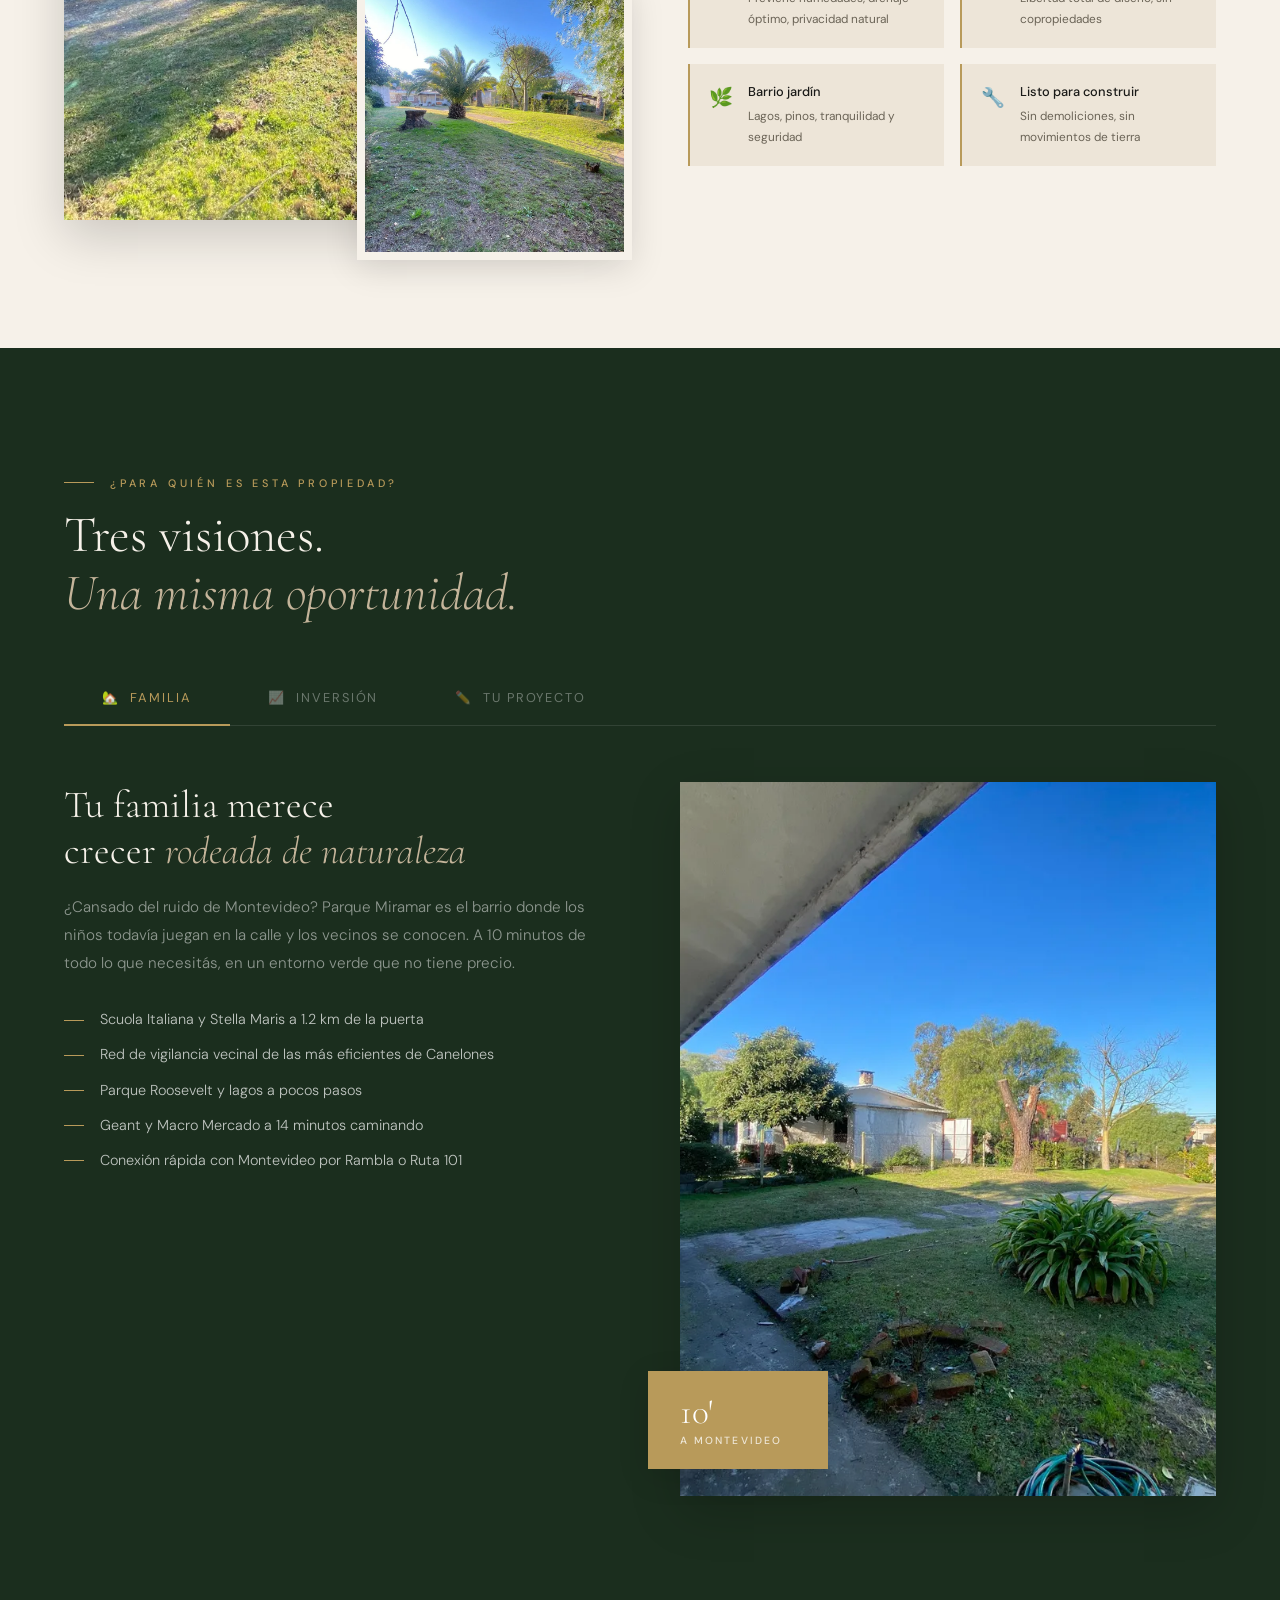
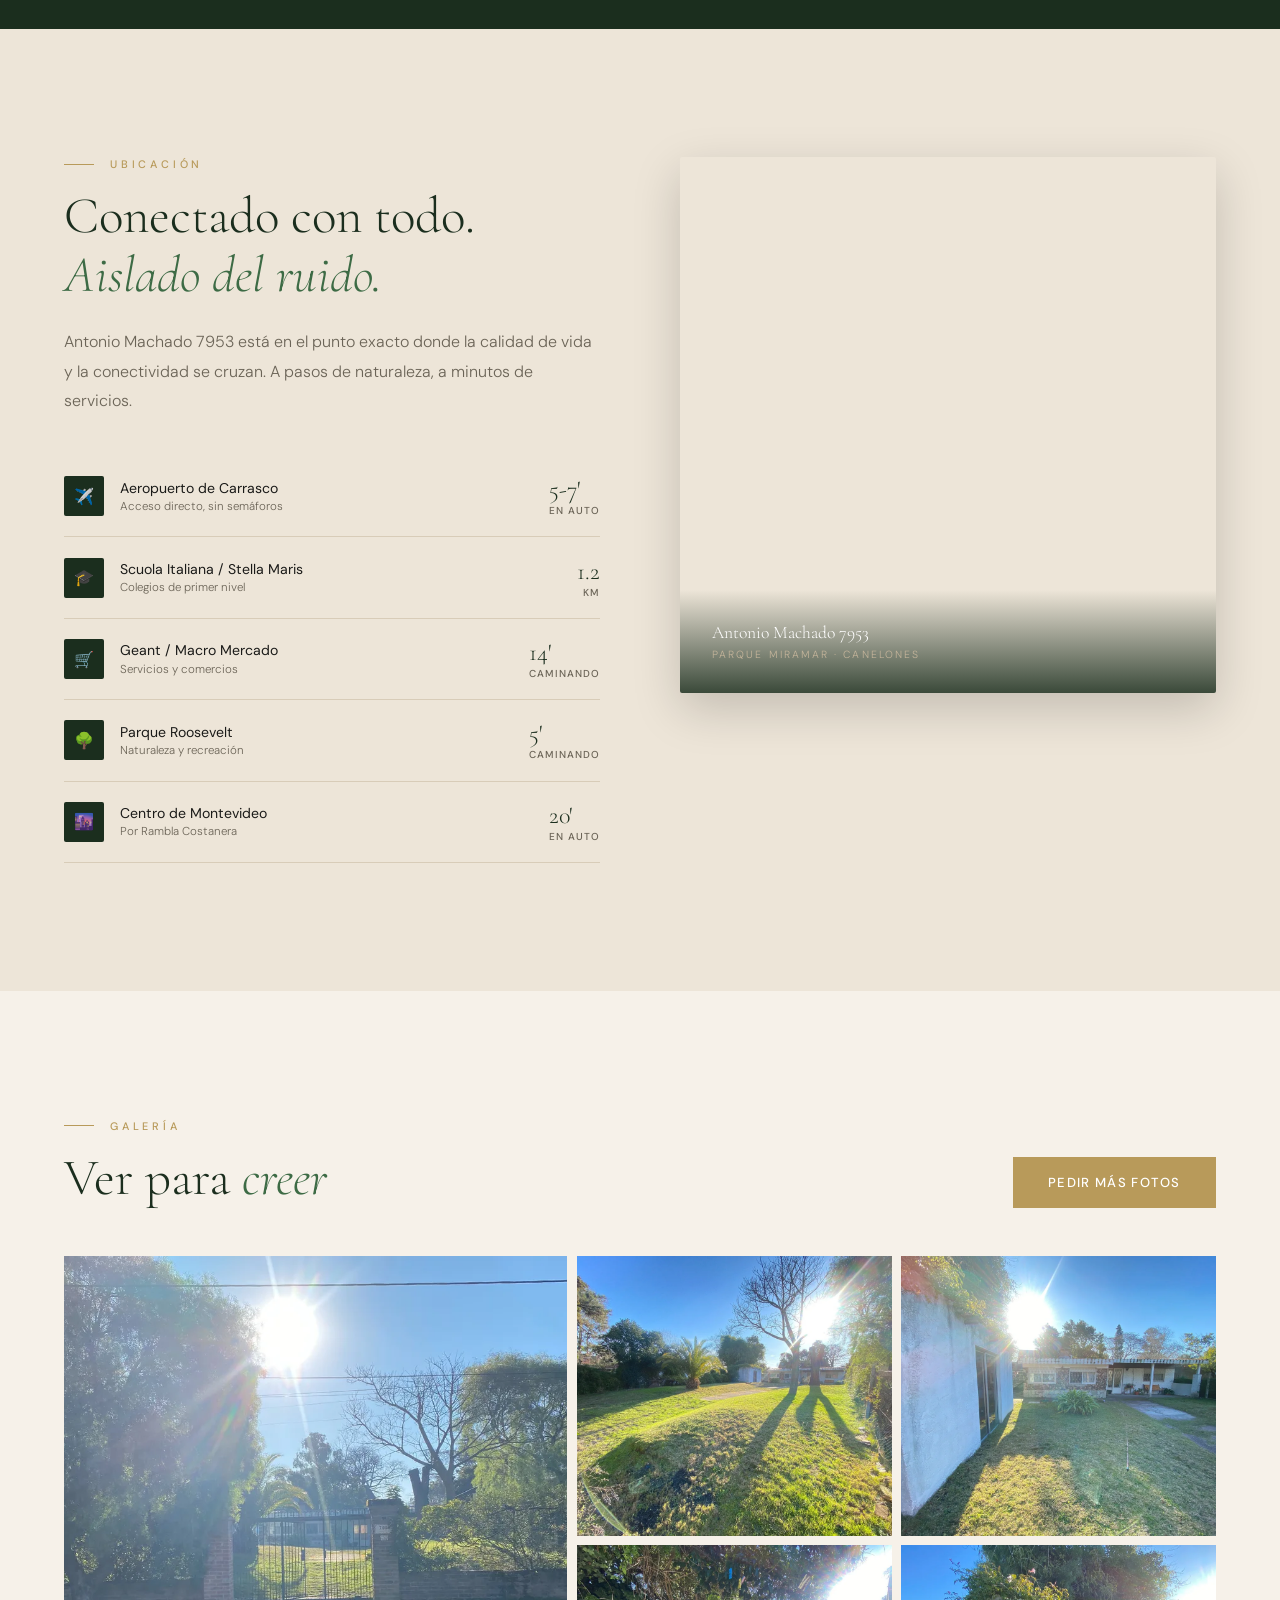
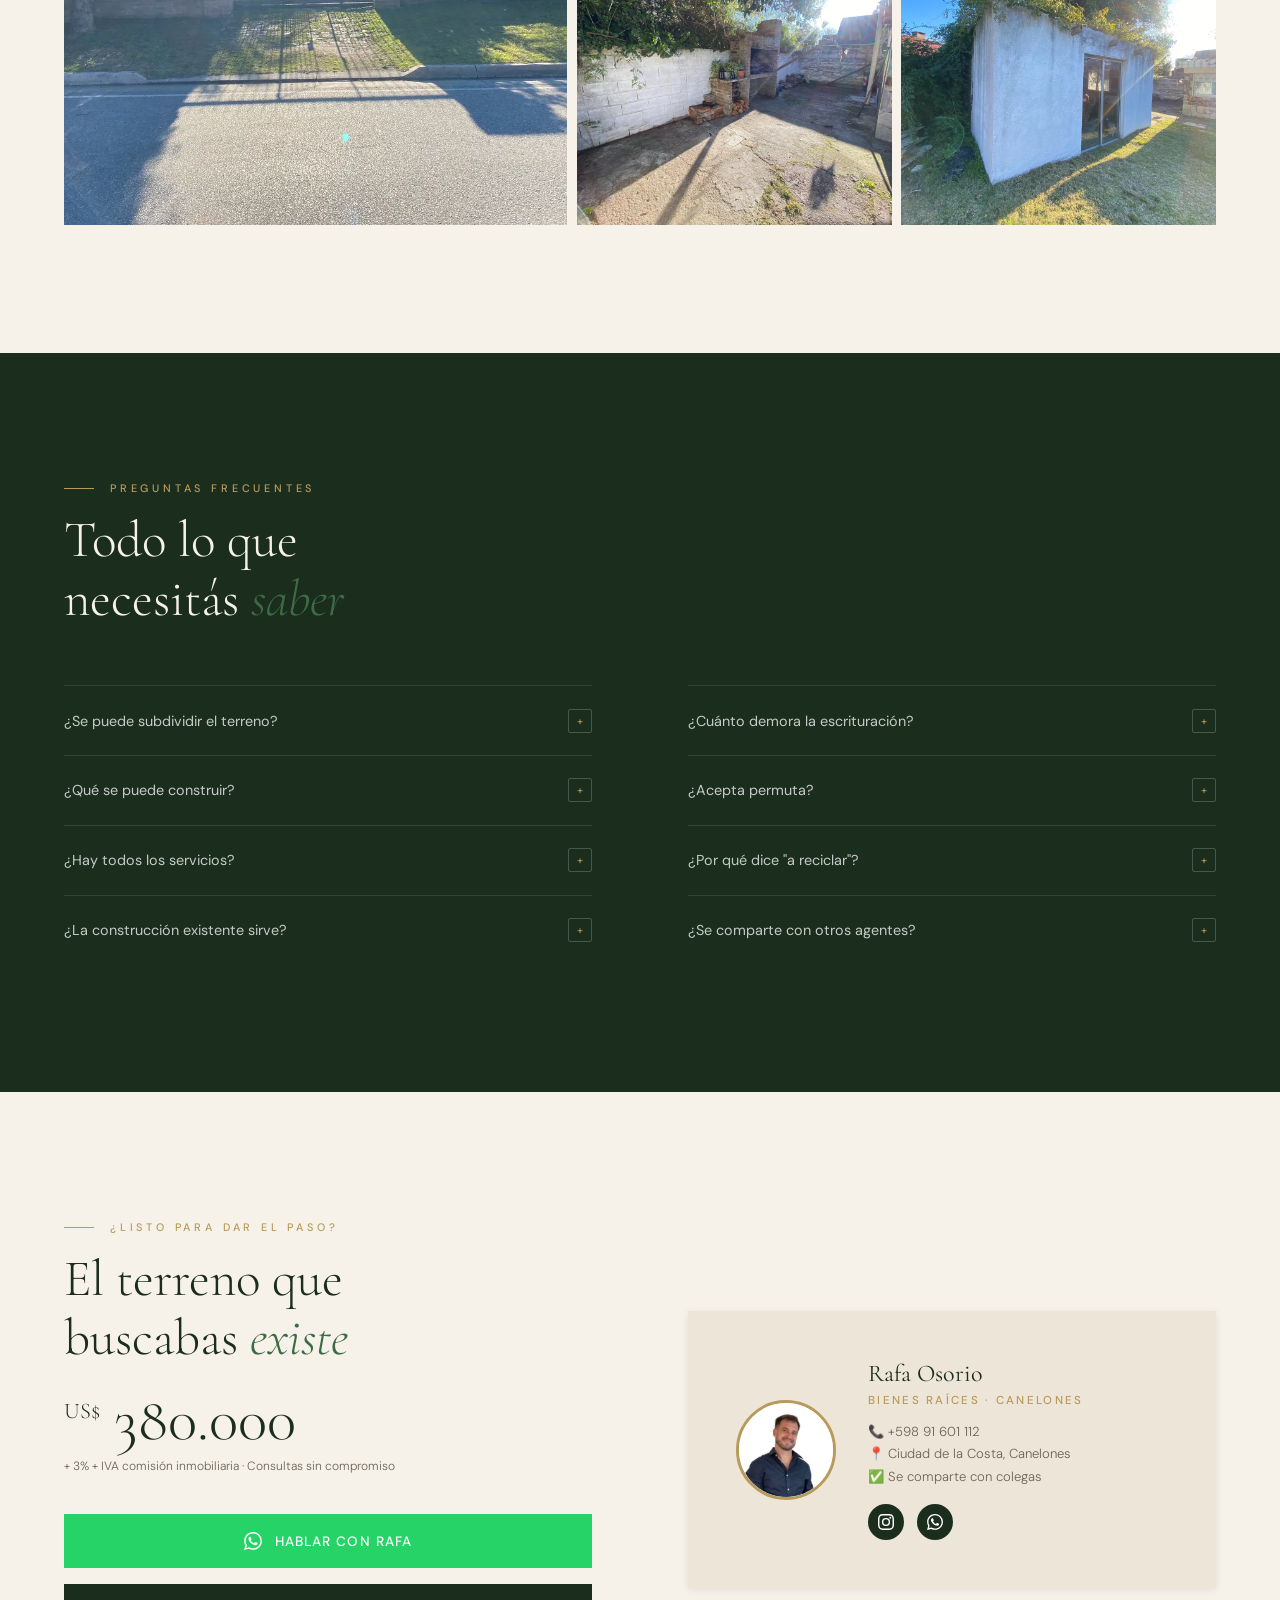
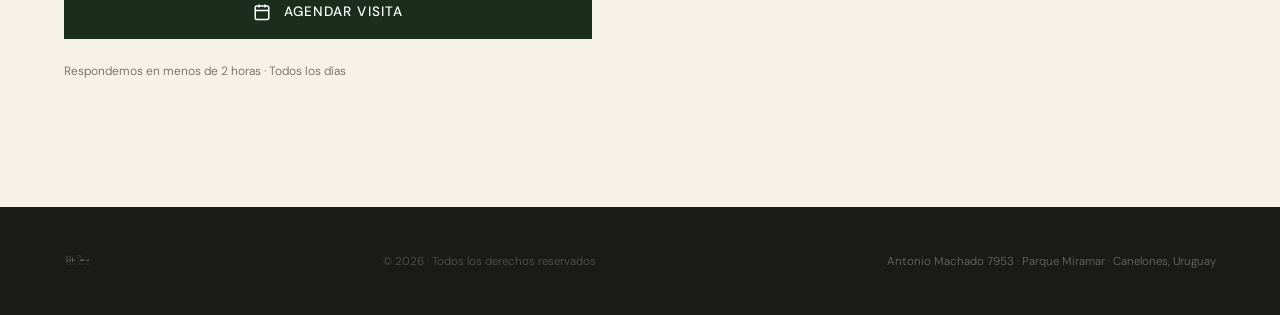
==== commit 674b54f9: "Hybrid Boot: Inline Pixel PageView for immediate firing and CAPI sync" ====
--- a/index.html
+++ b/index.html
@@ -57,7 +57,12 @@
         }(window, document, 'script',
             'https://connect.facebook.net/en_US/fbevents.js');
         fbq('init', '890295370288342');
-        // PageView tracked via script.js for deduplication
+
+        // Generate ID immediately for deduplication
+        window.pageViewID = 'evt-' + Date.now() + '-' + Math.floor(Math.random() * 1000000);
+
+        // Fire Pixel immediately (Resolves 'Has not fired' warning)
+        fbq('track', 'PageView', {}, { eventID: window.pageViewID });
     </script>
     <noscript><img height="1" width="1" style="display:none"
             src="https://www.facebook.com/tr?id=890295370288342&ev=PageView&noscript=1" /></noscript>
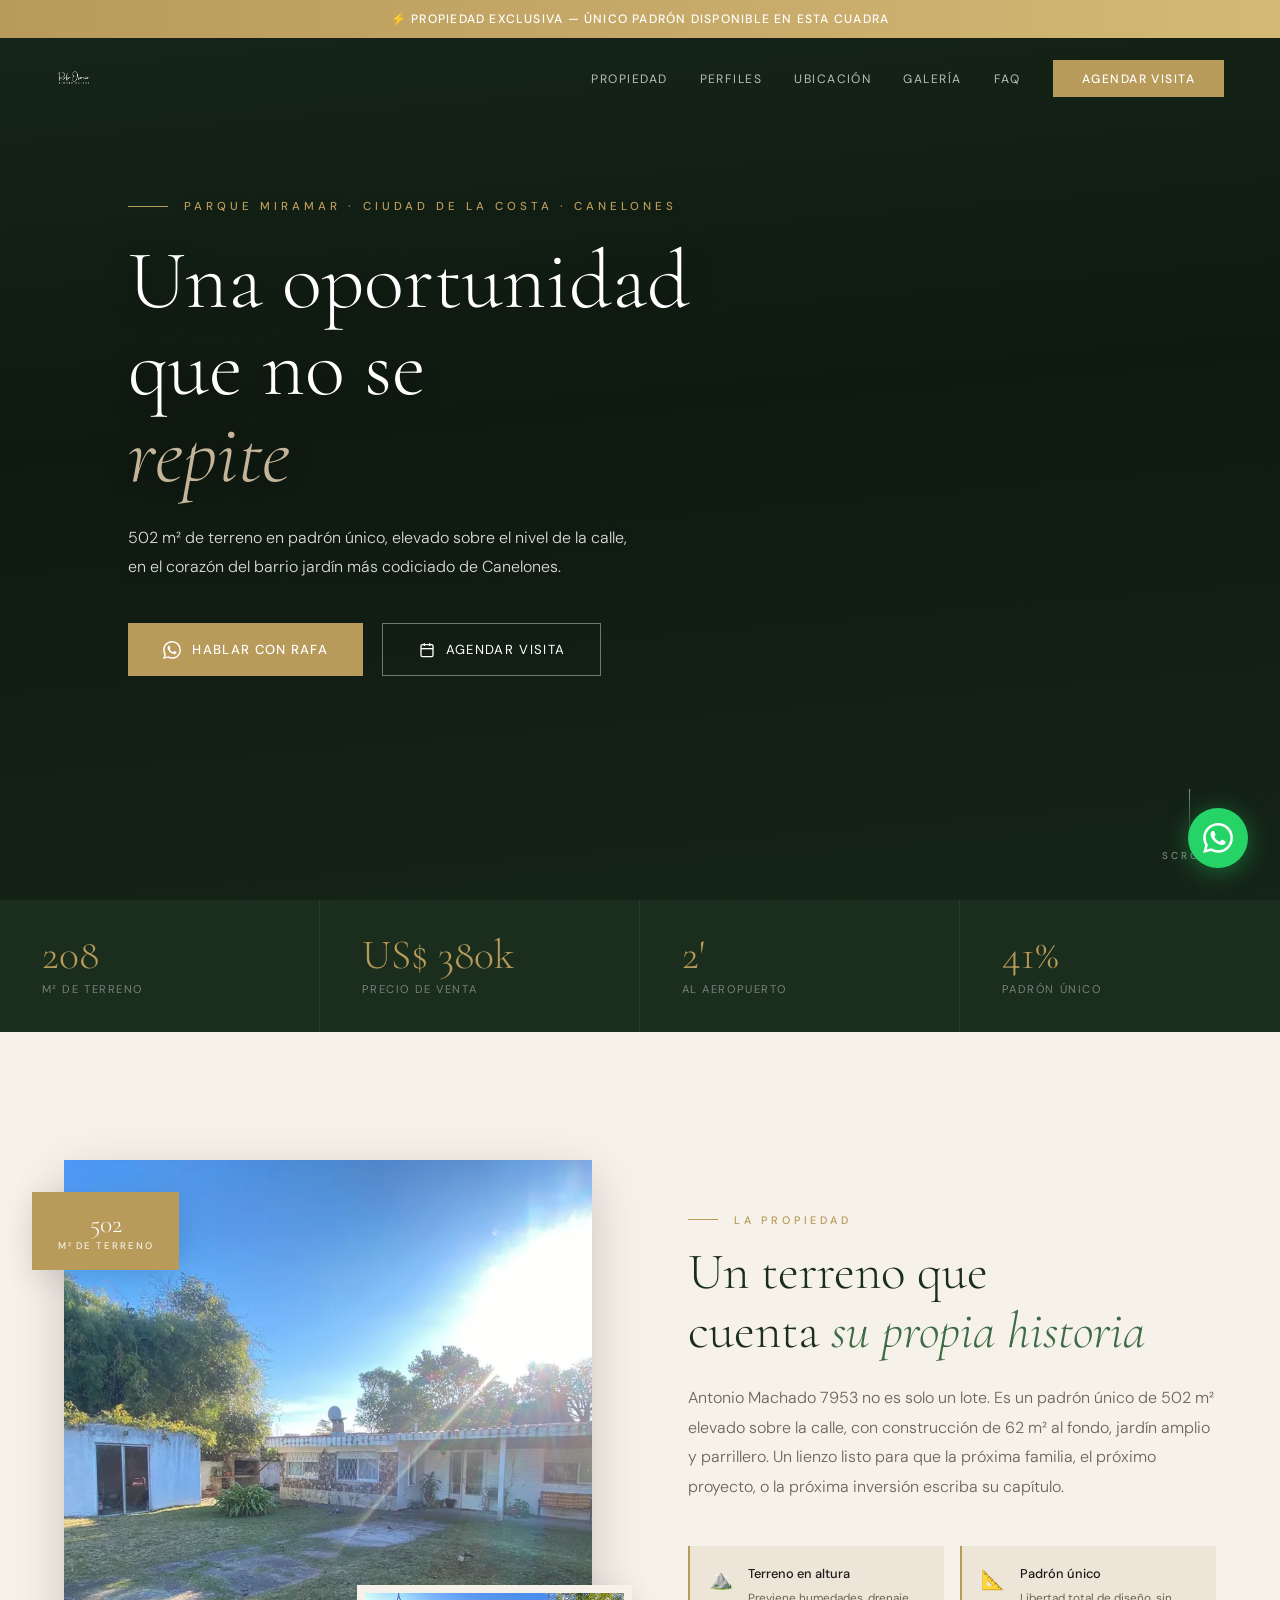
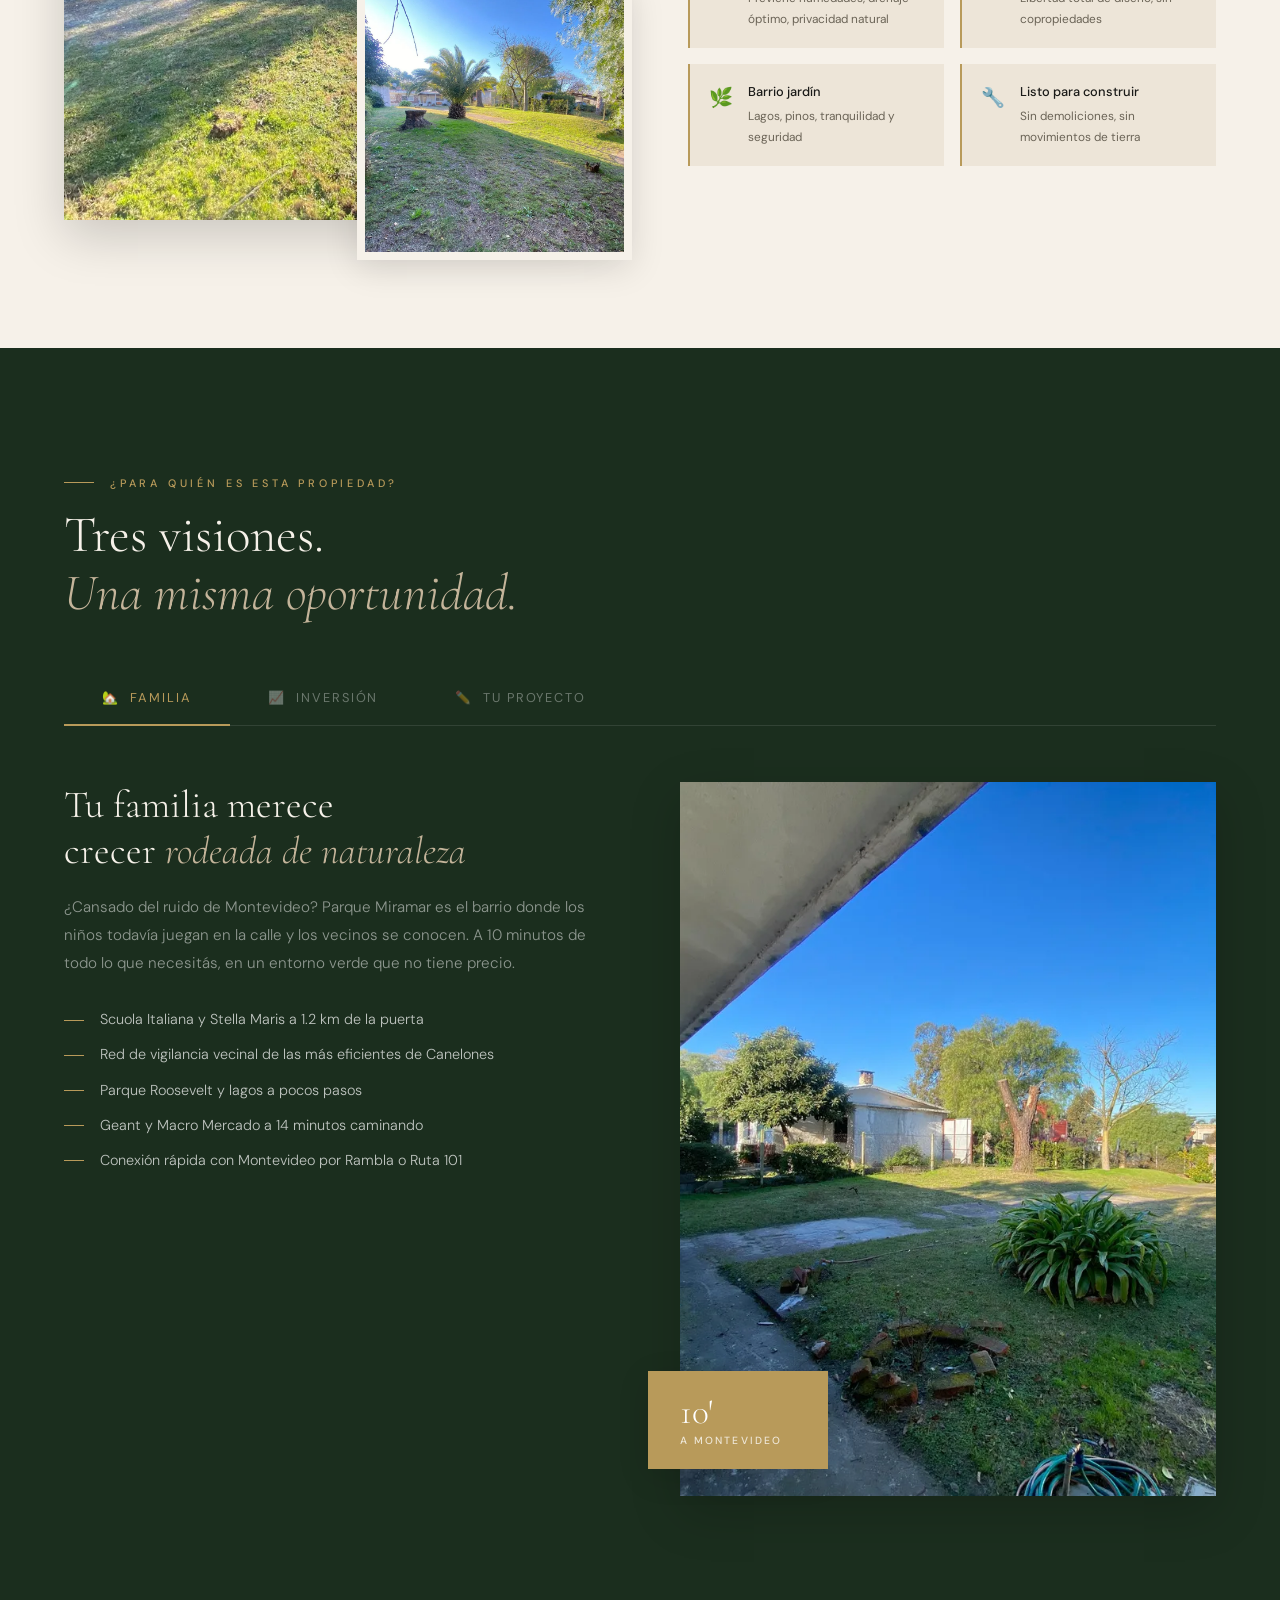
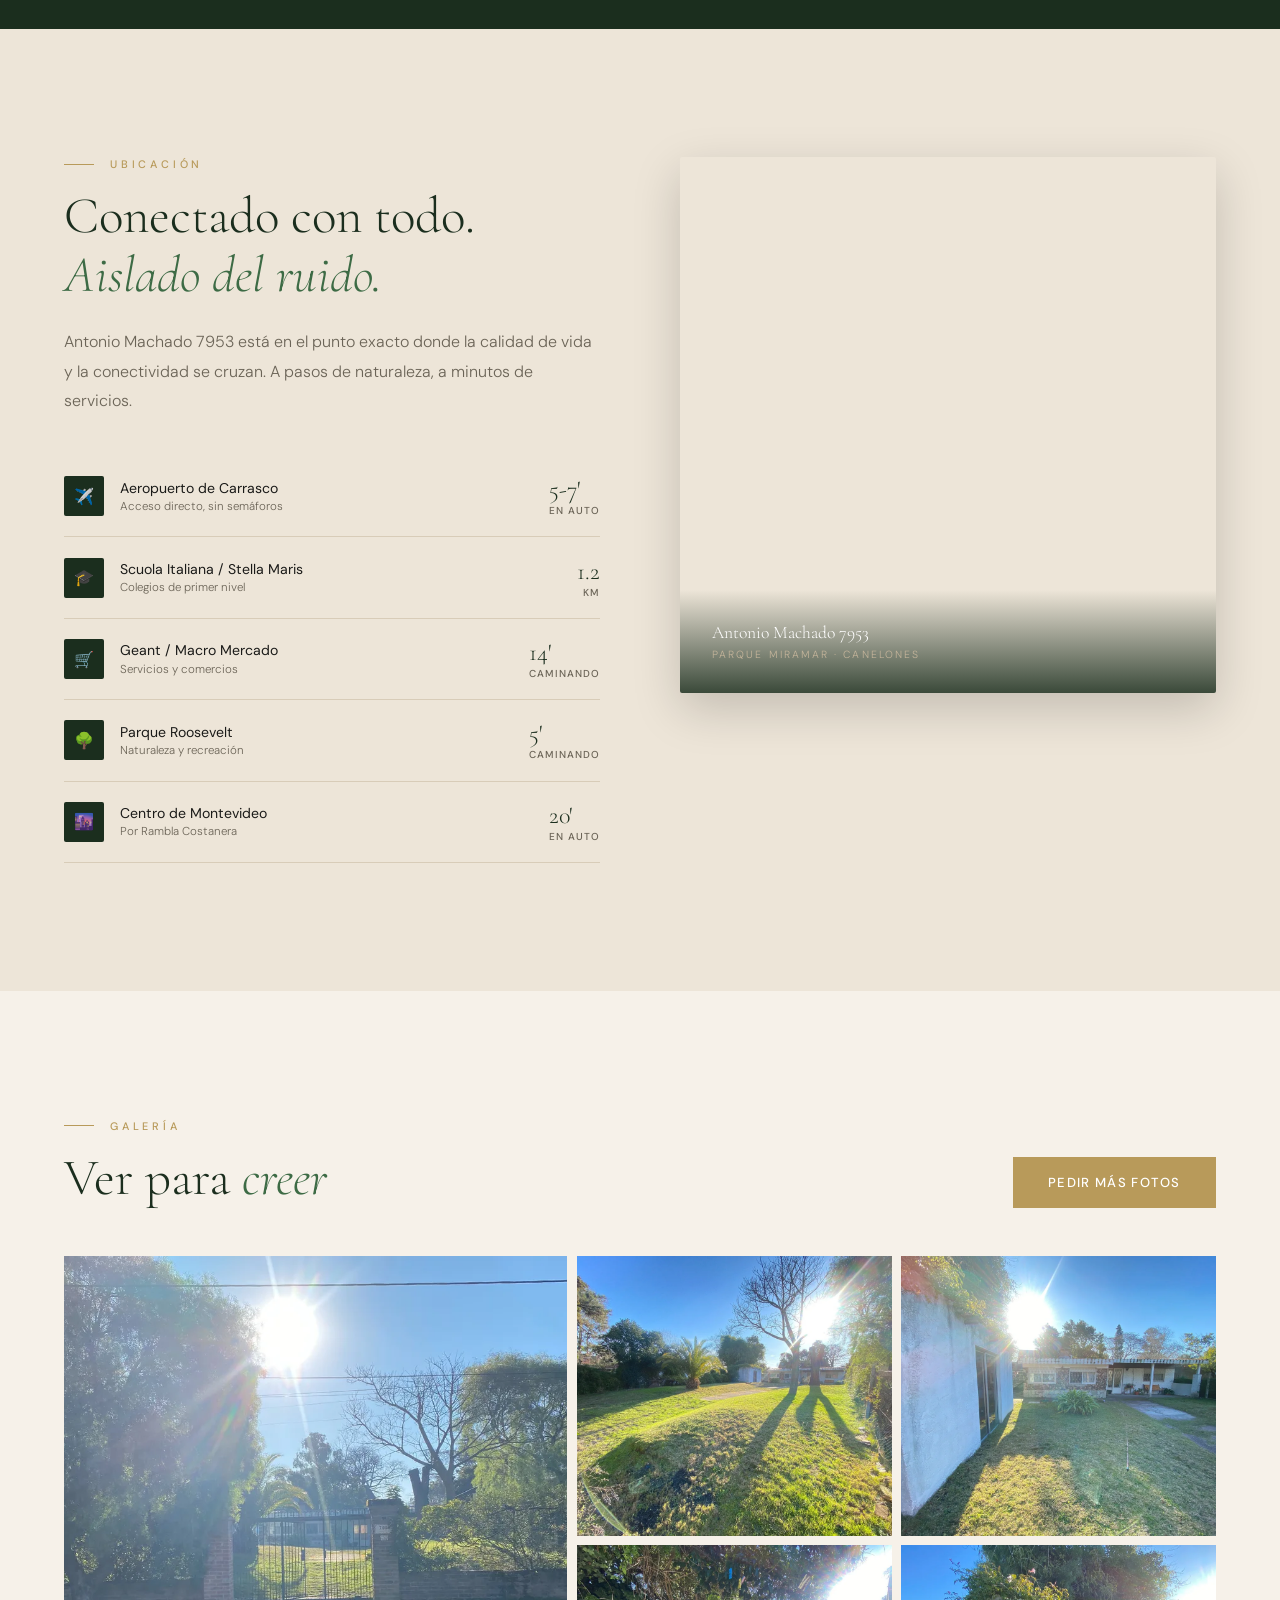
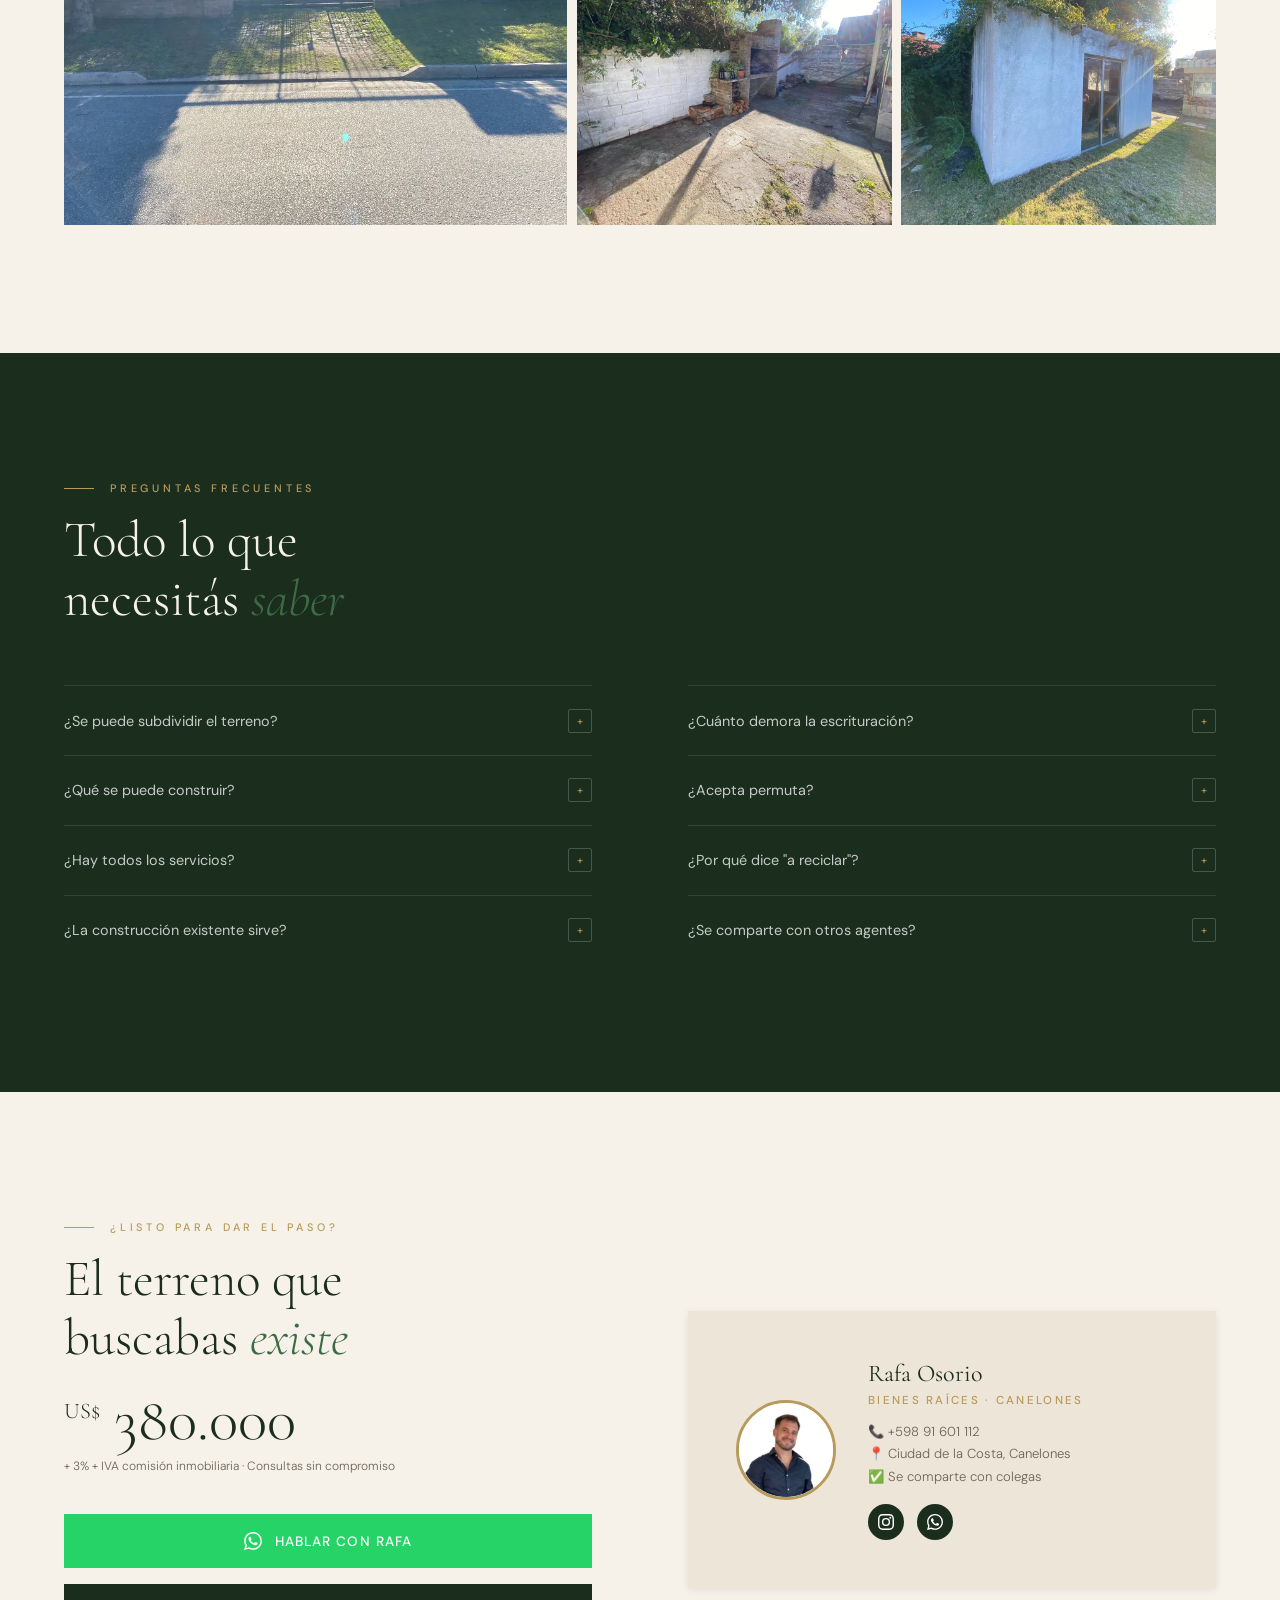
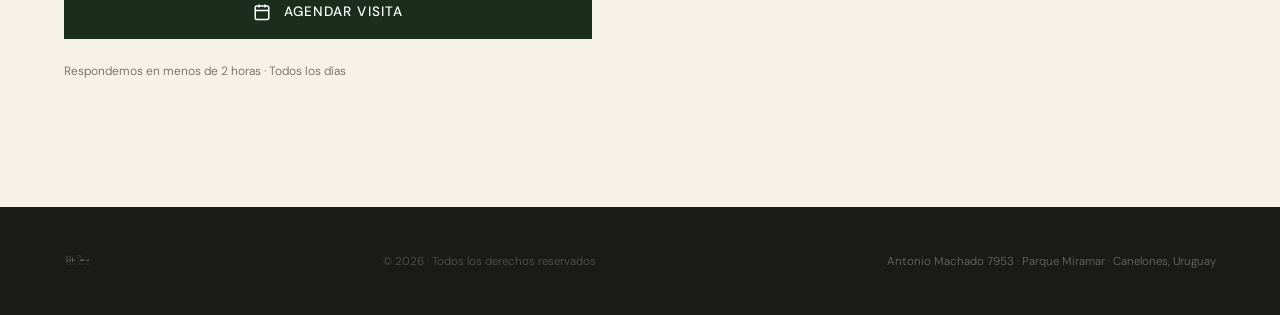
==== commit 0e6d6923: "Add full-screen Vimeo background with crop fix" ====
--- a/index.html
+++ b/index.html
@@ -109,7 +109,14 @@
 
     <!-- HERO -->
     <section class="hero" id="inicio">
-        <div class="hero-bg" style="background-image: url('Fotos/Fotos pque Miramar/9.webp')"></div>
+        <div class="video-background">
+            <iframe
+                src="https://player.vimeo.com/video/1165829568?background=1&autoplay=1&loop=1&byline=0&title=0&muted=1&controls=0"
+                frameborder="0" allow="autoplay; fullscreen; picture-in-picture" allowfullscreen></iframe>
+        </div>
+        <!-- Fallback image hidden by video but good for loading -->
+        <div class="hero-bg mobile-fallback"
+            style="background-image: url('Fotos/Fotos pque Miramar/9.webp'); z-index: -2;"></div>
         <div class="hero-overlay"></div>
         <div class="hero-content">
             <p class="hero-eyebrow">Parque Miramar · Ciudad de la Costa · Canelones</p>
--- a/styles.css
+++ b/styles.css
@@ -1610,4 +1610,44 @@
     grid-template-columns: 1fr;
     grid-template-rows: auto;
   }
+}
+
+/* ── VIDEO BACKGROUND (Vimeo Scale Fix) ──────────────── */
+.video-background {
+  position: absolute;
+  top: 0;
+  left: 0;
+  width: 100%;
+  height: 100%;
+  overflow: hidden;
+  z-index: -1;
+  background: #000;
+}
+
+.video-background iframe {
+  position: absolute;
+  top: 50%;
+  left: 50%;
+  width: 100vw;
+  height: 56.25vw;
+  /* Base 16:9 */
+  min-height: 100vh;
+  min-width: 177.77vh;
+  /* Cover Height */
+  /* ZOOM: Base video is 4:3 inside 16:9 frame. 16/9 / 4/3 = 1.33. 
+     We use 1.5 to safely crop black pillars */
+  transform: translate(-50%, -50%) scale(1.5);
+  pointer-events: none;
+}
+
+.hero-bg {
+  z-index: -2;
+}
+
+.hero-overlay {
+  z-index: 0;
+}
+
+.hero-content {
+  z-index: 1;
 }
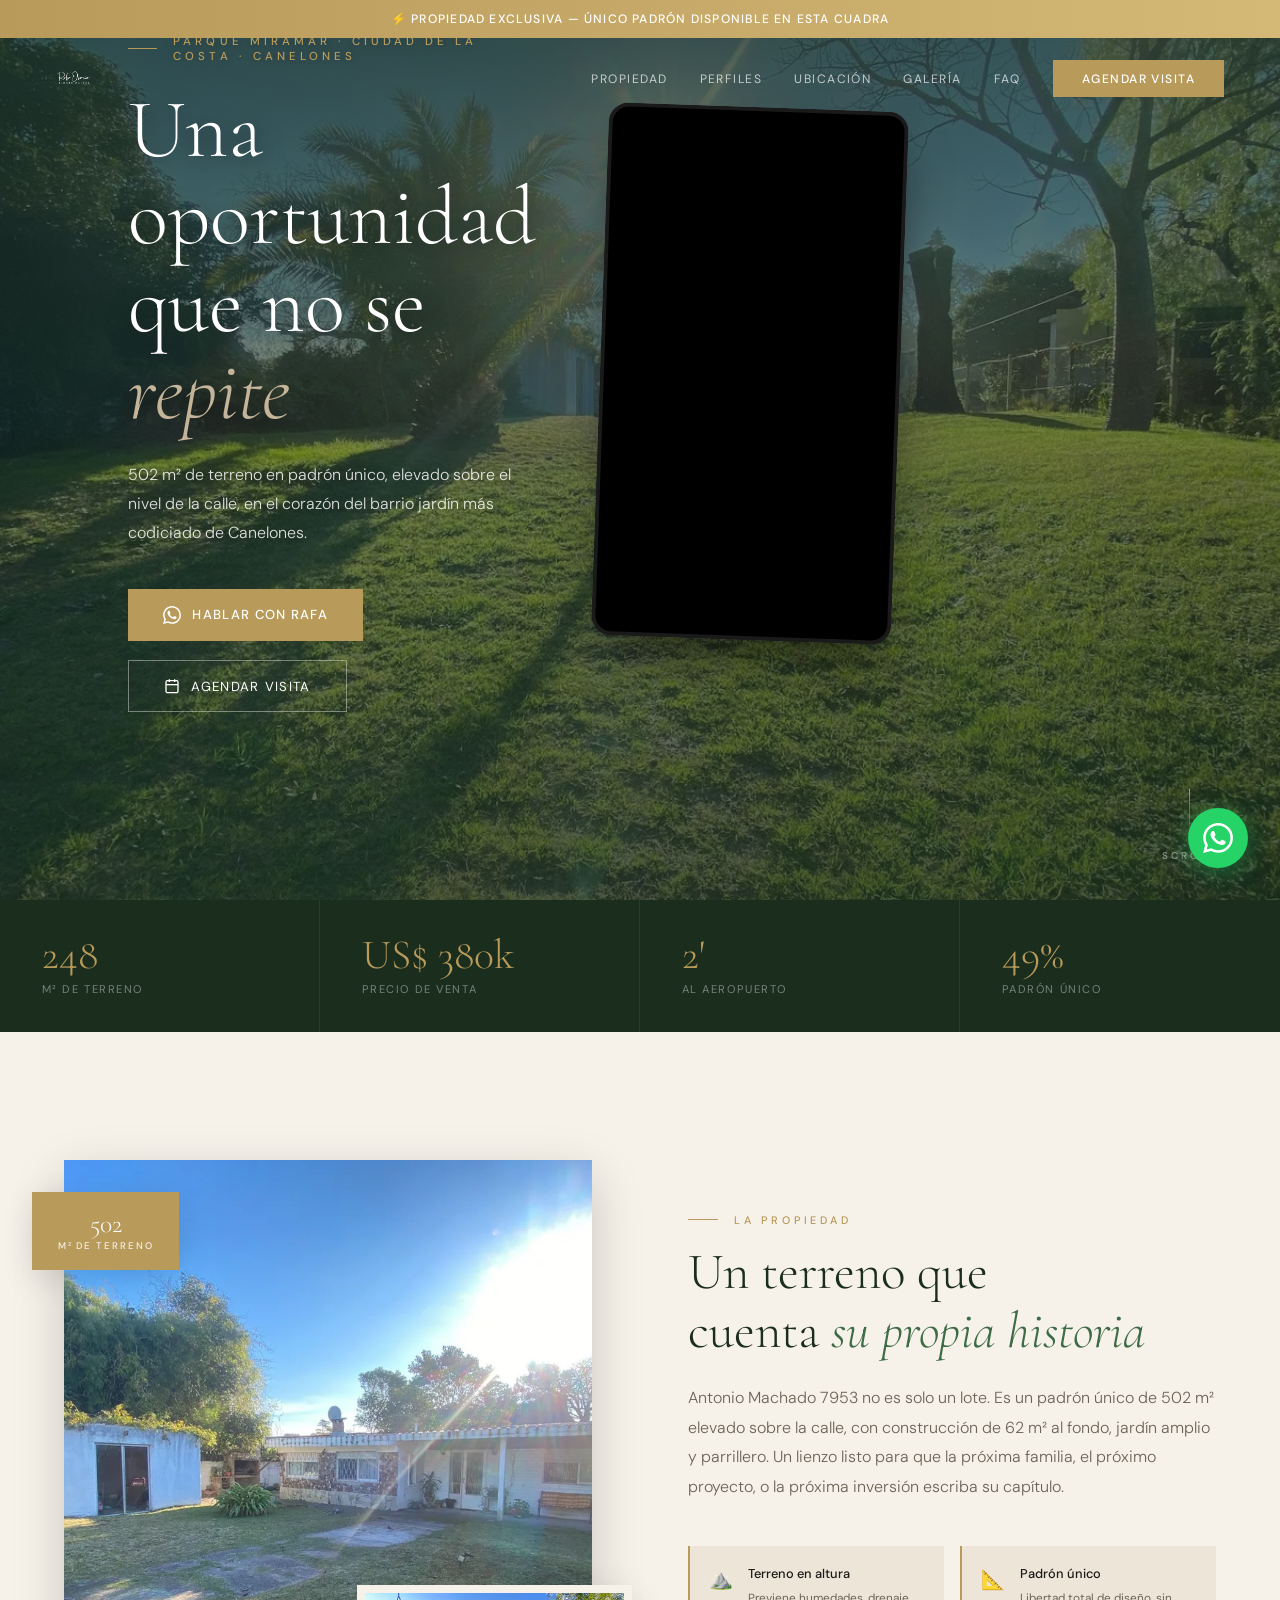
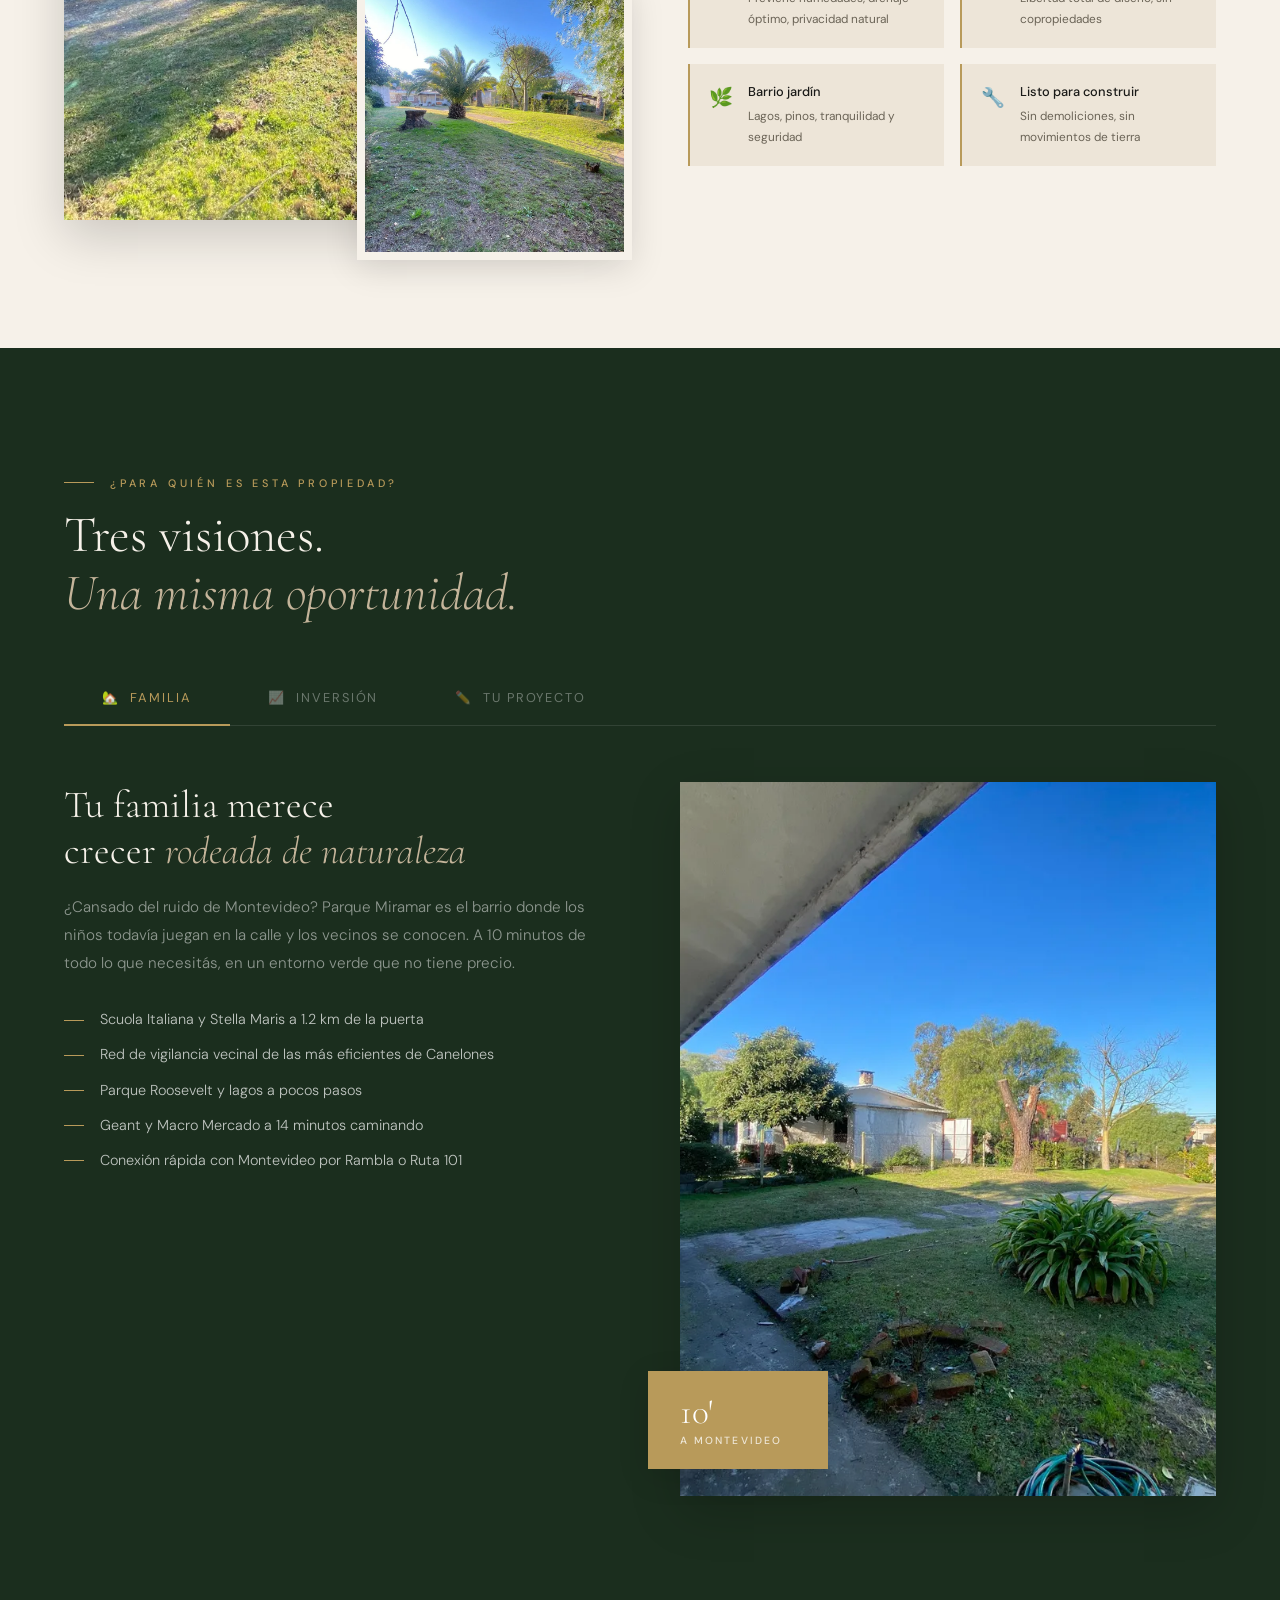
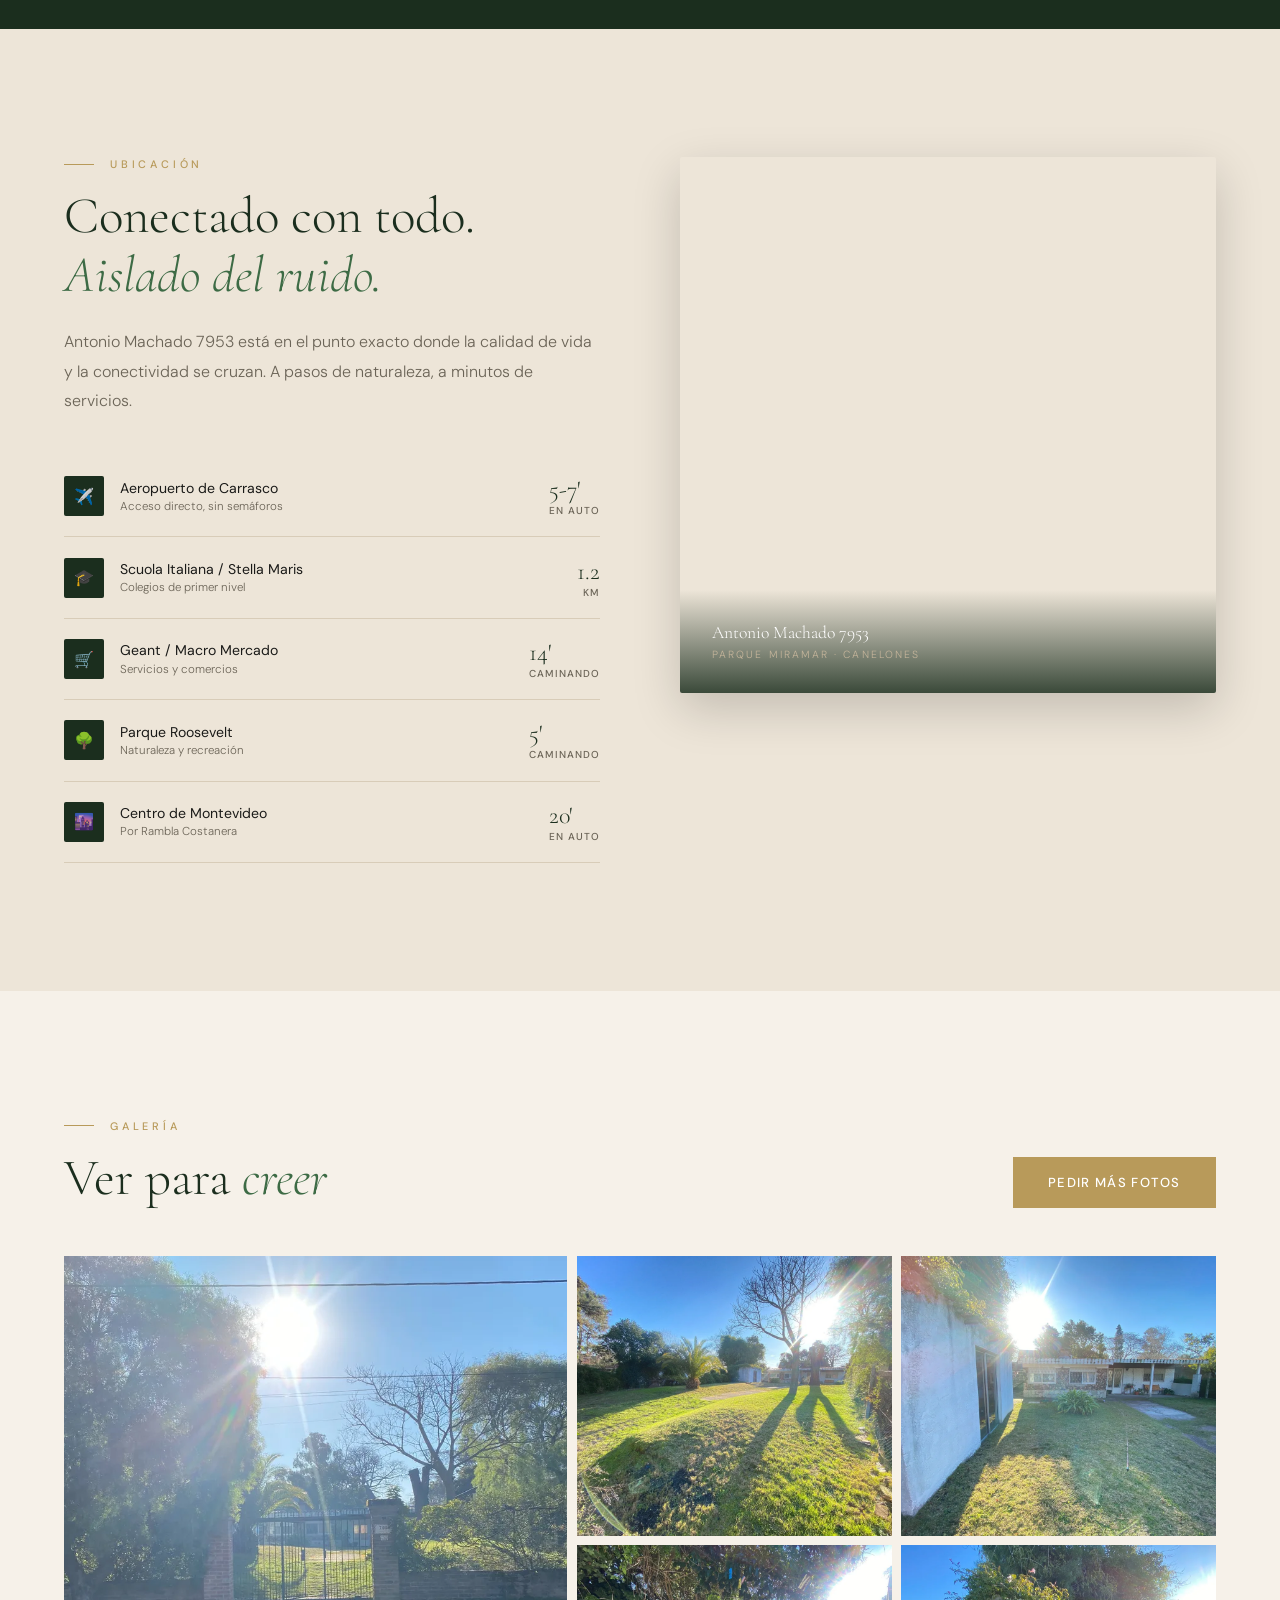
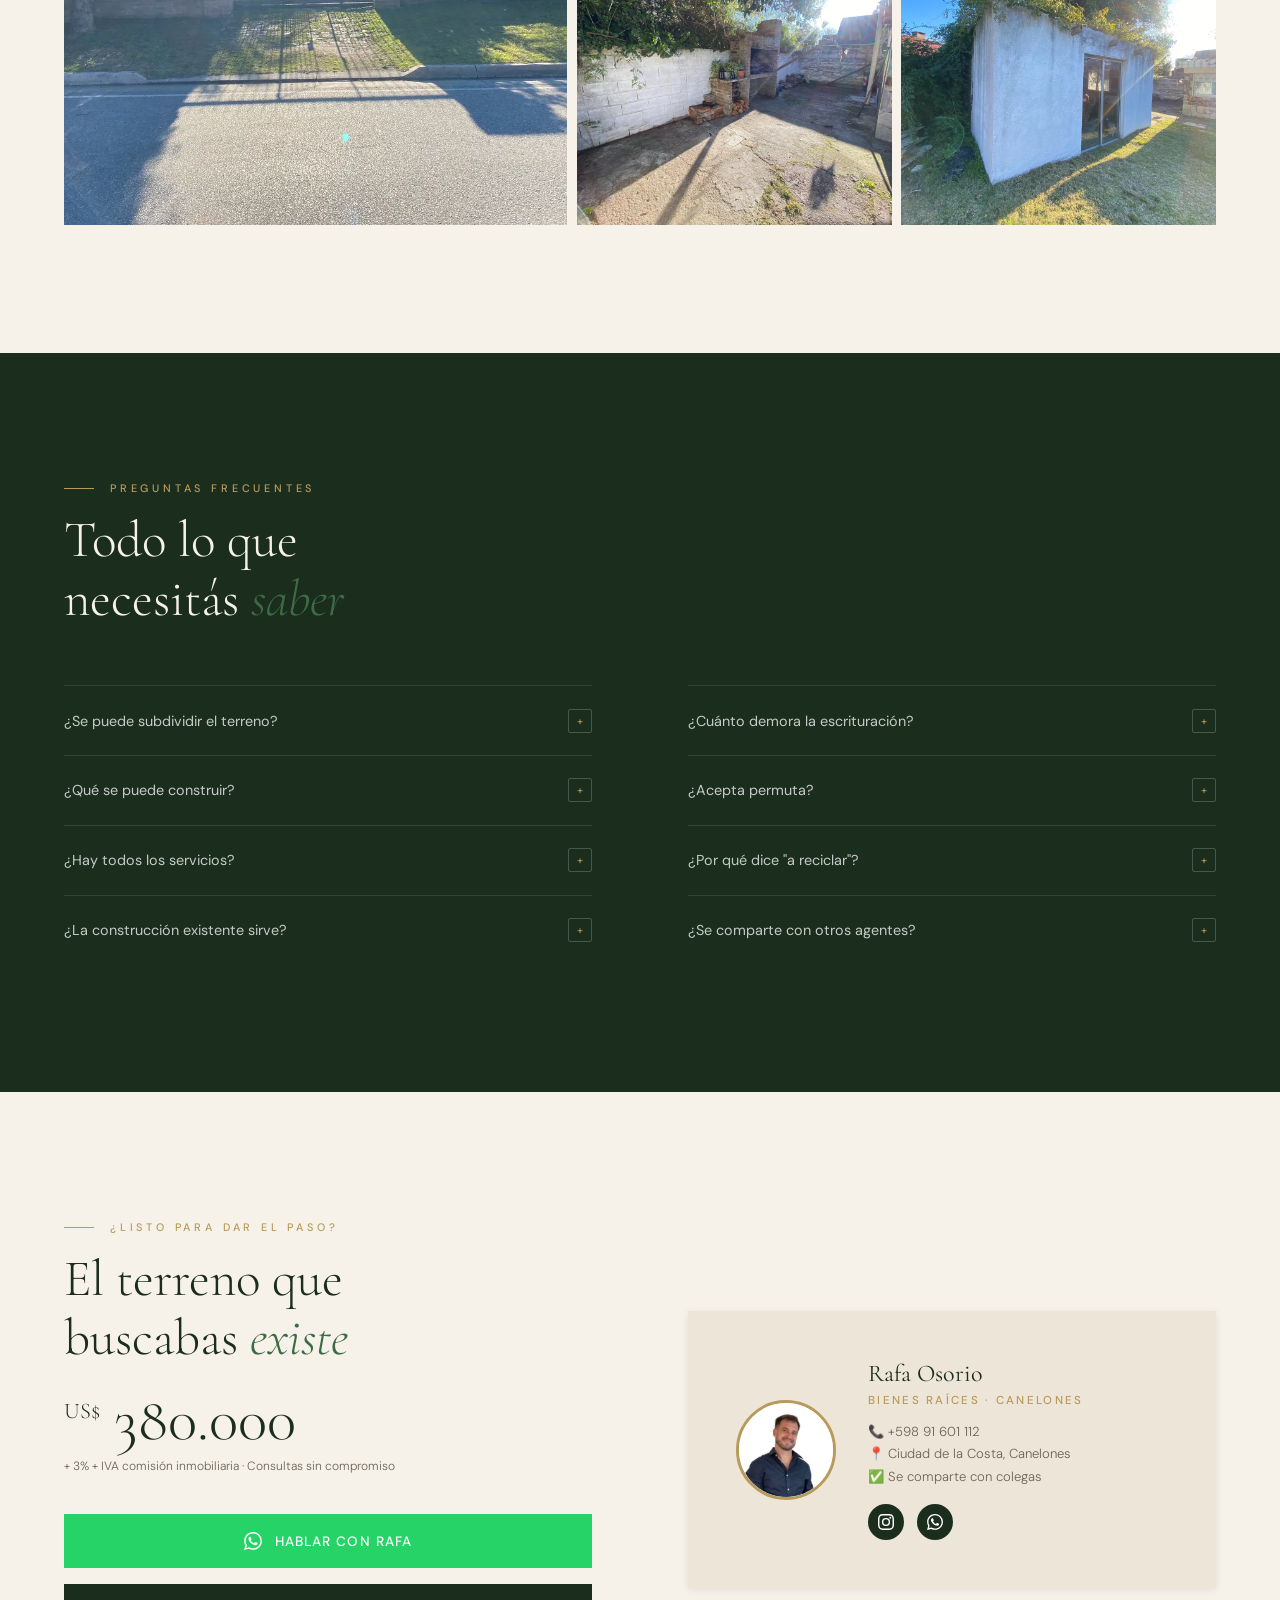
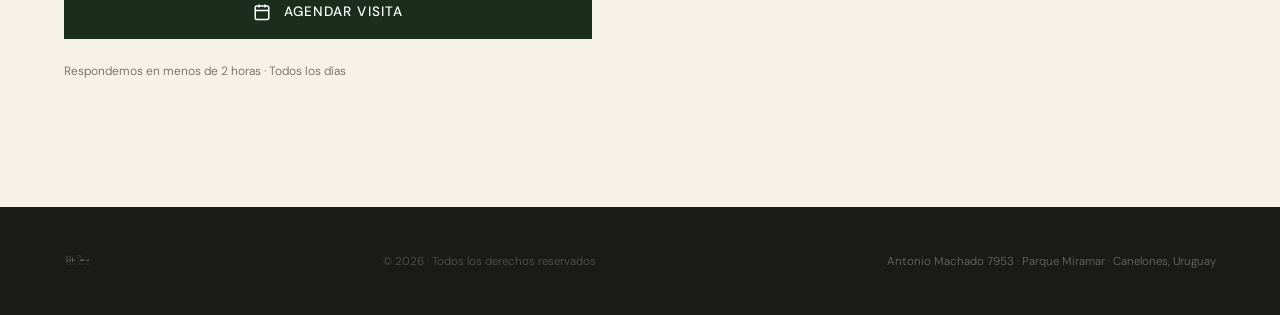
==== commit 3af5548f: "Hybrid Hero: Mobile Video BG + Desktop Image BG with Video Widget" ====
--- a/index.html
+++ b/index.html
@@ -109,41 +109,60 @@
 
     <!-- HERO -->
     <section class="hero" id="inicio">
-        <div class="video-background">
+        <!-- Mobile Background Video (ID: 1165837686) -->
+        <div class="video-background mobile-only">
             <iframe
-                src="https://player.vimeo.com/video/1165829568?background=1&autoplay=1&loop=1&byline=0&title=0&muted=1&controls=0"
+                src="https://player.vimeo.com/video/1165837686?background=1&autoplay=1&loop=1&byline=0&title=0&muted=1&controls=0"
                 frameborder="0" allow="autoplay; fullscreen; picture-in-picture" allowfullscreen></iframe>
         </div>
-        <!-- Fallback image hidden by video but good for loading -->
-        <div class="hero-bg mobile-fallback"
-            style="background-image: url('Fotos/Fotos pque Miramar/9.webp'); z-index: -2;"></div>
+
+        <!-- Desktop Background Image -->
+        <div class="hero-bg desktop-only" style="background-image: url('Fotos/Fotos pque Miramar/9.webp')"></div>
+
         <div class="hero-overlay"></div>
+
         <div class="hero-content">
-            <p class="hero-eyebrow">Parque Miramar · Ciudad de la Costa · Canelones</p>
-            <h1 class="hero-title">Una oportunidad<br>que no se<br><em>repite</em></h1>
-            <p class="hero-sub">502 m² de terreno en padrón único, elevado sobre el nivel de la calle, en el corazón del
-                barrio jardín más codiciado de Canelones.</p>
-            <div class="hero-actions">
-                <a class="btn-primary"
-                    href="https://wa.me/59891601112?text=Hola%20Rafa%2C%20vi%20la%20propiedad%20en%20Parque%20Miramar%20y%20me%20interesa%20agendar%20una%20visita."
-                    target="_blank">
-                    <svg viewBox="0 0 24 24" width="18" height="18" fill="white">
-                        <path
-                            d="M17.472 14.382c-.297-.149-1.758-.867-2.03-.967-.273-.099-.471-.148-.67.15-.197.297-.767.966-.94 1.164-.173.199-.347.223-.644.075-.297-.15-1.255-.463-2.39-1.475-.883-.788-1.48-1.761-1.653-2.059-.173-.297-.018-.458.13-.606.134-.133.298-.347.446-.52.149-.174.198-.298.298-.497.099-.198.05-.371-.025-.52-.075-.149-.669-1.612-.916-2.207-.242-.579-.487-.5-.669-.51-.173-.008-.371-.01-.57-.01-.198 0-.52.074-.792.372-.272.297-1.04 1.016-1.04 2.479 0 1.462 1.065 2.875 1.213 3.074.149.198 2.096 3.2 5.077 4.487.709.306 1.262.489 1.694.625.712.227 1.36.195 1.871.118.571-.085 1.758-.719 2.006-1.413.248-.694.248-1.289.173-1.413-.074-.124-.272-.198-.57-.347m-5.421 7.403h-.004a9.87 9.87 0 01-5.031-1.378l-.361-.214-3.741.982.998-3.648-.235-.374a9.86 9.86 0 01-1.51-5.26c.001-5.45 4.436-9.884 9.888-9.884 2.64 0 5.122 1.03 6.988 2.898a9.825 9.825 0 012.893 6.994c-.003 5.45-4.437 9.884-9.885 9.884m8.413-18.297A11.815 11.815 0 0012.05 0C5.495 0 .16 5.335.157 11.892c0 2.096.547 4.142 1.588 5.945L.057 24l6.305-1.654a11.882 11.882 0 005.683 1.448h.005c6.554 0 11.89-5.335 11.893-11.893a11.821 11.821 0 00-3.48-8.413Z" />
-                    </svg>
-                    Hablar con Rafa
-                </a>
-                <a class="btn-outline"
-                    href="https://wa.me/59891601112?text=Hola%20Rafa%2C%20quiero%20agendar%20una%20visita%20a%20la%20propiedad%20en%20Parque%20Miramar."
-                    target="_blank">
-                    <svg width="16" height="16" viewBox="0 0 24 24" fill="none" stroke="currentColor" stroke-width="2">
-                        <rect x="3" y="4" width="18" height="18" rx="2" ry="2" />
-                        <line x1="16" y1="2" x2="16" y2="6" />
-                        <line x1="8" y1="2" x2="8" y2="6" />
-                        <line x1="3" y1="10" x2="21" y2="10" />
-                    </svg>
-                    Agendar Visita
-                </a>
+            <div class="hero-layout">
+                <!-- Text Column -->
+                <div class="hero-text">
+                    <p class="hero-eyebrow">Parque Miramar · Ciudad de la Costa · Canelones</p>
+                    <h1 class="hero-title">Una oportunidad<br>que no se<br><em>repite</em></h1>
+                    <p class="hero-sub">502 m² de terreno en padrón único, elevado sobre el nivel de la calle, en el
+                        corazón del
+                        barrio jardín más codiciado de Canelones.</p>
+                    <div class="hero-actions">
+                        <a class="btn-primary"
+                            href="https://wa.me/59891601112?text=Hola%20Rafa%2C%20vi%20la%20propiedad%20en%20Parque%20Miramar%20y%20me%20interesa%20agendar%20una%20visita."
+                            target="_blank">
+                            <svg viewBox="0 0 24 24" width="18" height="18" fill="white">
+                                <path
+                                    d="M17.472 14.382c-.297-.149-1.758-.867-2.03-.967-.273-.099-.471-.148-.67.15-.197.297-.767.966-.94 1.164-.173.199-.347.223-.644.075-.297-.15-1.255-.463-2.39-1.475-.883-.788-1.48-1.761-1.653-2.059-.173-.297-.018-.458.13-.606.134-.133.298-.347.446-.52.149-.174.198-.298.298-.497.099-.198.05-.371-.025-.52-.075-.149-.669-1.612-.916-2.207-.242-.579-.487-.5-.669-.51-.173-.008-.371-.01-.57-.01-.198 0-.52.074-.792.372-.272.297-1.04 1.016-1.04 2.479 0 1.462 1.065 2.875 1.213 3.074.149.198 2.096 3.2 5.077 4.487.709.306 1.262.489 1.694.625.712.227 1.36.195 1.871.118.571-.085 1.758-.719 2.006-1.413.248-.694.248-1.289.173-1.413-.074-.124-.272-.198-.57-.347m-5.421 7.403h-.004a9.87 9.87 0 01-5.031-1.378l-.361-.214-3.741.982.998-3.648-.235-.374a9.86 9.86 0 01-1.51-5.26c.001-5.45 4.436-9.884 9.888-9.884 2.64 0 5.122 1.03 6.988 2.898a9.825 9.825 0 012.893 6.994c-.003 5.45-4.437 9.884-9.885 9.884m8.413-18.297A11.815 11.815 0 0012.05 0C5.495 0 .16 5.335.157 11.892c0 2.096.547 4.142 1.588 5.945L.057 24l6.305-1.654a11.882 11.882 0 005.683 1.448h.005c6.554 0 11.89-5.335 11.893-11.893a11.821 11.821 0 00-3.48-8.413Z" />
+                            </svg>
+                            Hablar con Rafa
+                        </a>
+                        <a class="btn-outline"
+                            href="https://wa.me/59891601112?text=Hola%20Rafa%2C%20quiero%20agendar%20una%20visita%20a%20la%20propiedad%20en%20Parque%20Miramar."
+                            target="_blank">
+                            <svg width="16" height="16" viewBox="0 0 24 24" fill="none" stroke="currentColor"
+                                stroke-width="2">
+                                <rect x="3" y="4" width="18" height="18" rx="2" ry="2" />
+                                <line x1="16" y1="2" x2="16" y2="6" />
+                                <line x1="8" y1="2" x2="8" y2="6" />
+                                <line x1="3" y1="10" x2="21" y2="10" />
+                            </svg>
+                            Agendar Visita
+                        </a>
+                    </div>
+                </div>
+
+                <!-- Desktop Video Widget -->
+                <div class="hero-media desktop-only">
+                    <div class="video-widget">
+                        <iframe
+                            src="https://player.vimeo.com/video/1165837686?background=1&autoplay=1&loop=1&byline=0&title=0&muted=1&controls=0"
+                            frameborder="0" allow="autoplay; fullscreen; picture-in-picture" allowfullscreen></iframe>
+                    </div>
+                </div>
             </div>
         </div>
         <div class="hero-scroll">
--- a/styles.css
+++ b/styles.css
@@ -1612,7 +1612,7 @@
   }
 }
 
-/* ── VIDEO BACKGROUND (Vimeo Scale Fix) ──────────────── */
+/* ── VIDEO BACKGROUND (Mobile) ──────────────── */
 .video-background {
   position: absolute;
   top: 0;
@@ -1629,19 +1629,19 @@
   top: 50%;
   left: 50%;
   width: 100vw;
-  height: 56.25vw;
-  /* Base 16:9 */
-  min-height: 100vh;
+  height: 100vh;
+  /* Minimal scale to ensure coverage */
   min-width: 177.77vh;
-  /* Cover Height */
-  /* ZOOM: Base video is 4:3 inside 16:9 frame. 16/9 / 4/3 = 1.33. 
-     We use 1.5 to safely crop black pillars */
-  transform: translate(-50%, -50%) scale(1.5);
+  /* Aspect ratio protection */
+  min-height: 56.25vw;
+  transform: translate(-50%, -50%) scale(1.02);
   pointer-events: none;
 }
 
 .hero-bg {
   z-index: -2;
+  background-size: cover;
+  background-position: center;
 }
 
 .hero-overlay {
@@ -1650,4 +1650,85 @@
 
 .hero-content {
   z-index: 1;
+  width: 100%;
+  height: 100%;
+  display: flex;
+  align-items: center;
+}
+
+/* ── RESPONSIVE UTILITIES / WIDGET ────────── */
+.mobile-only {
+  display: block !important;
+}
+
+.desktop-only {
+  display: none !important;
+}
+
+@media (min-width: 900px) {
+  .mobile-only {
+    display: none !important;
+  }
+
+  .desktop-only {
+    display: block !important;
+  }
+
+  /* Desktop Layout: Text Left, Widget Right */
+  .hero-layout {
+    display: flex;
+    align-items: center;
+    justify-content: space-between;
+    gap: 4rem;
+    width: 100%;
+    margin-top: 2rem;
+  }
+
+  .hero-text {
+    flex: 1;
+    max-width: 600px;
+  }
+
+  /* Widget: Vertical Video (Phone Style) */
+  .hero-media {
+    flex: 0 0 300px;
+    position: relative;
+  }
+
+  .video-widget {
+    width: 300px;
+    height: 533px;
+    /* 9:16 Ratio approx */
+    background: #000;
+    border-radius: 20px;
+    box-shadow: 0 25px 50px -12px rgba(0, 0, 0, 0.6);
+    border: 4px solid rgba(255, 255, 255, 0.1);
+    overflow: hidden;
+    position: relative;
+    transform: rotate(2deg);
+    /* Stylish tilt */
+    transition: transform 0.3s;
+  }
+
+  .video-widget:hover {
+    transform: rotate(0deg) scale(1.02);
+  }
+
+  .video-widget iframe {
+    width: 150%;
+    /* Zoom in to fill if it's horizontal source in vertical container */
+    height: 100%;
+    position: absolute;
+    left: 50%;
+    top: 0;
+    transform: translateX(-50%);
+    pointer-events: none;
+  }
+}
+
+/* Adjust text width on desktop with widget */
+@media (min-width: 900px) {
+  .hero-content {
+    padding-right: 2rem;
+  }
 }
